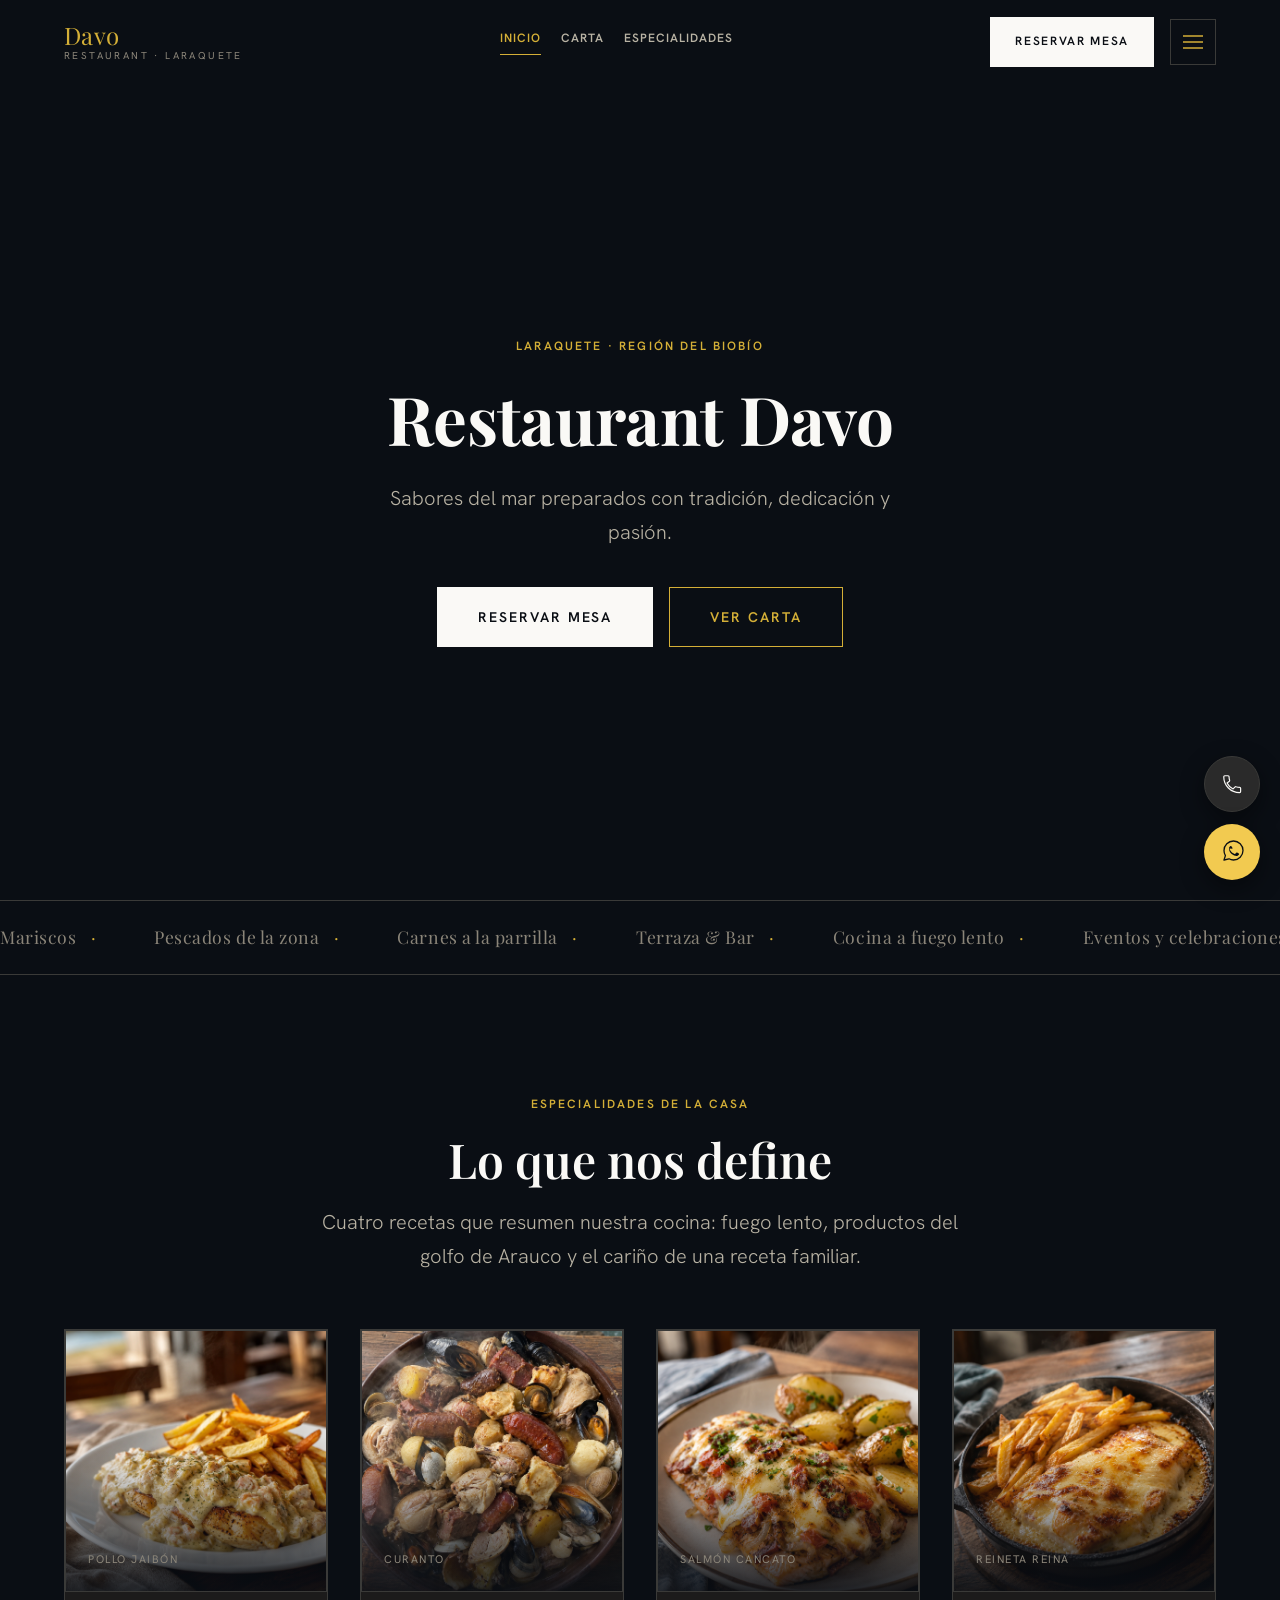
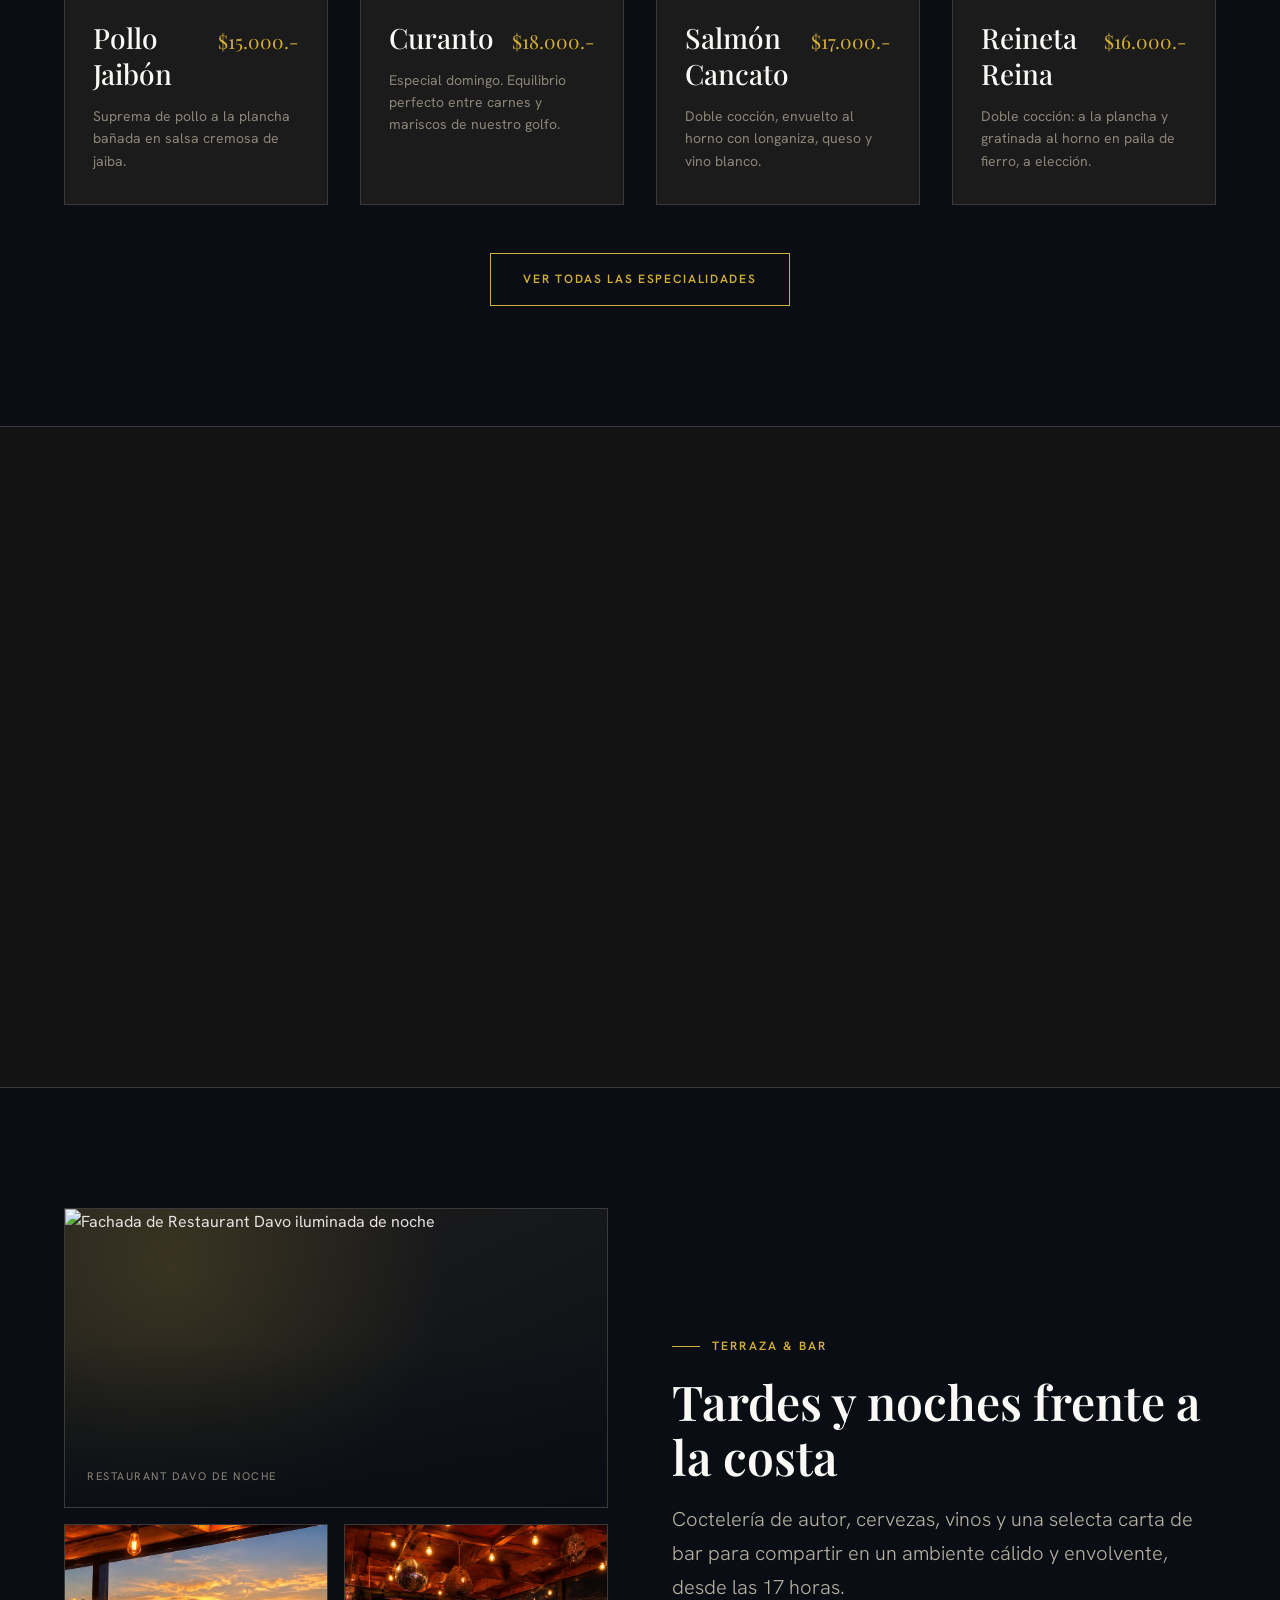
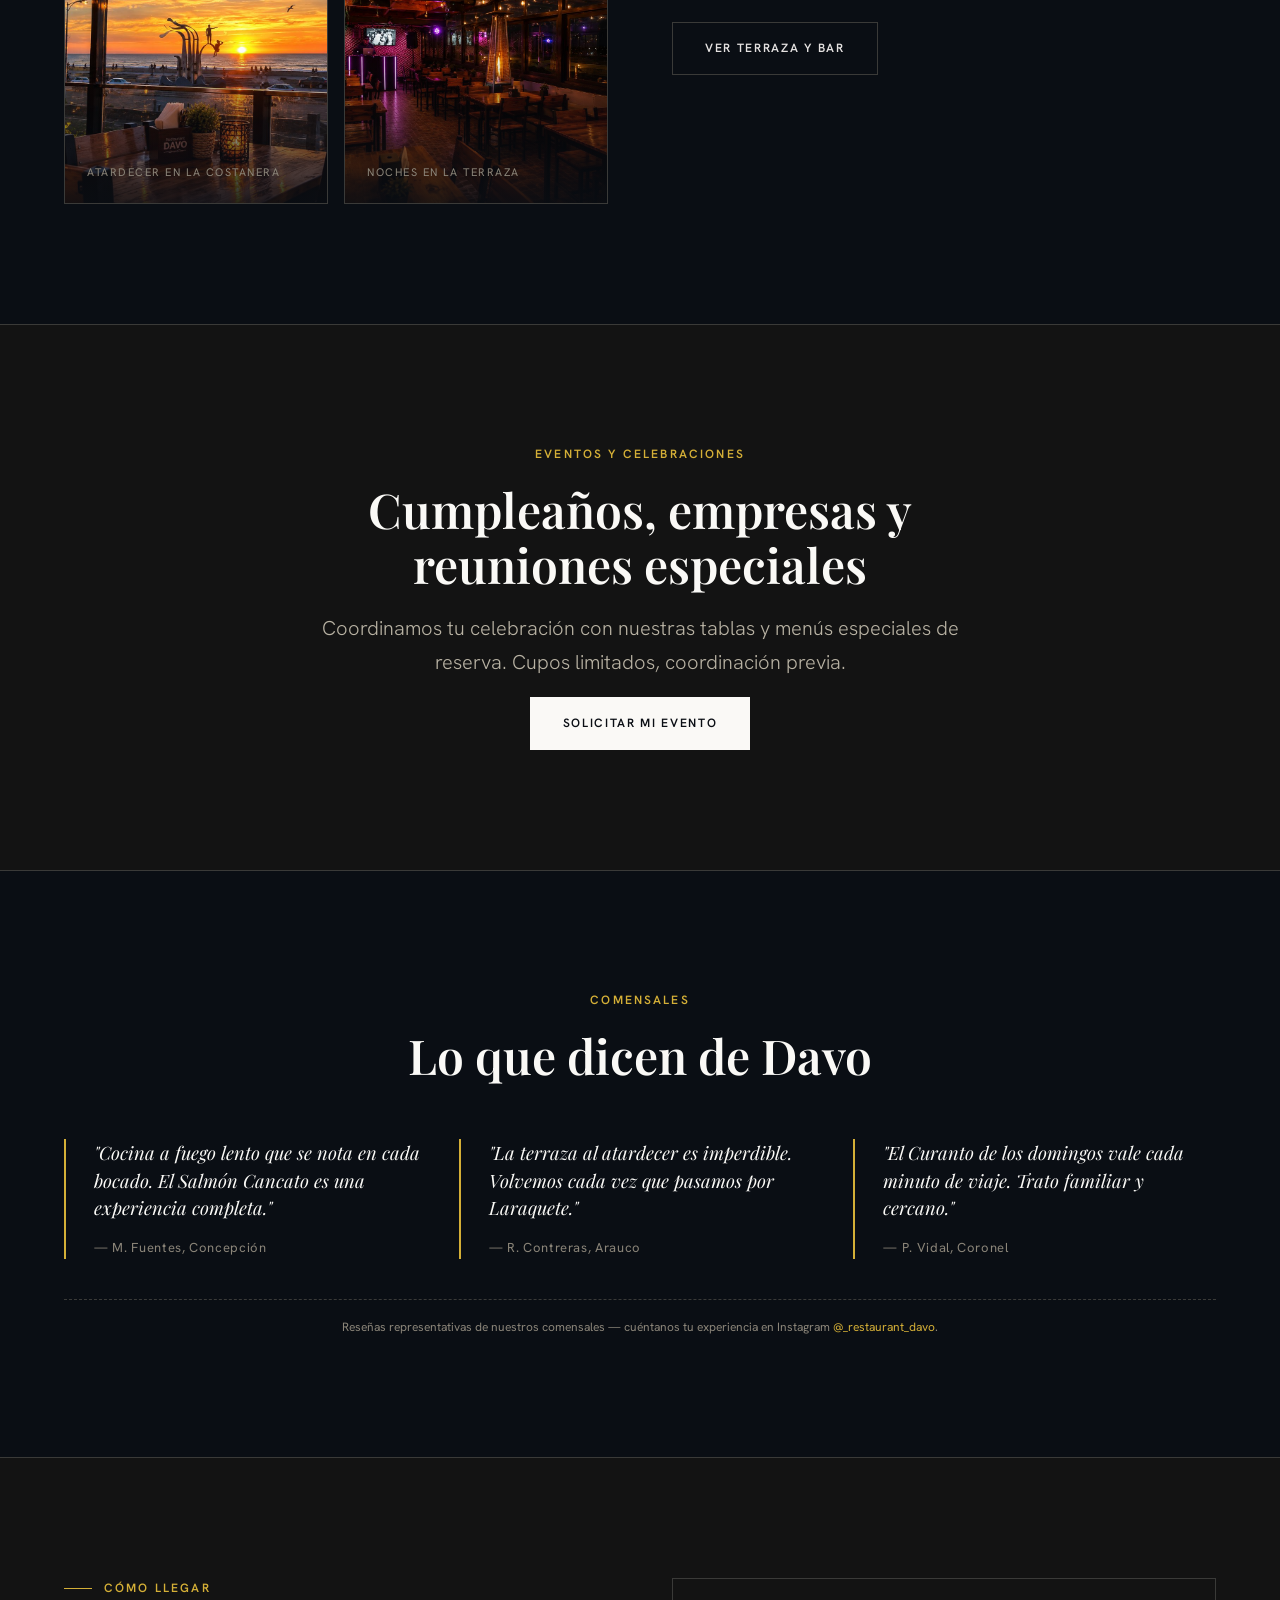
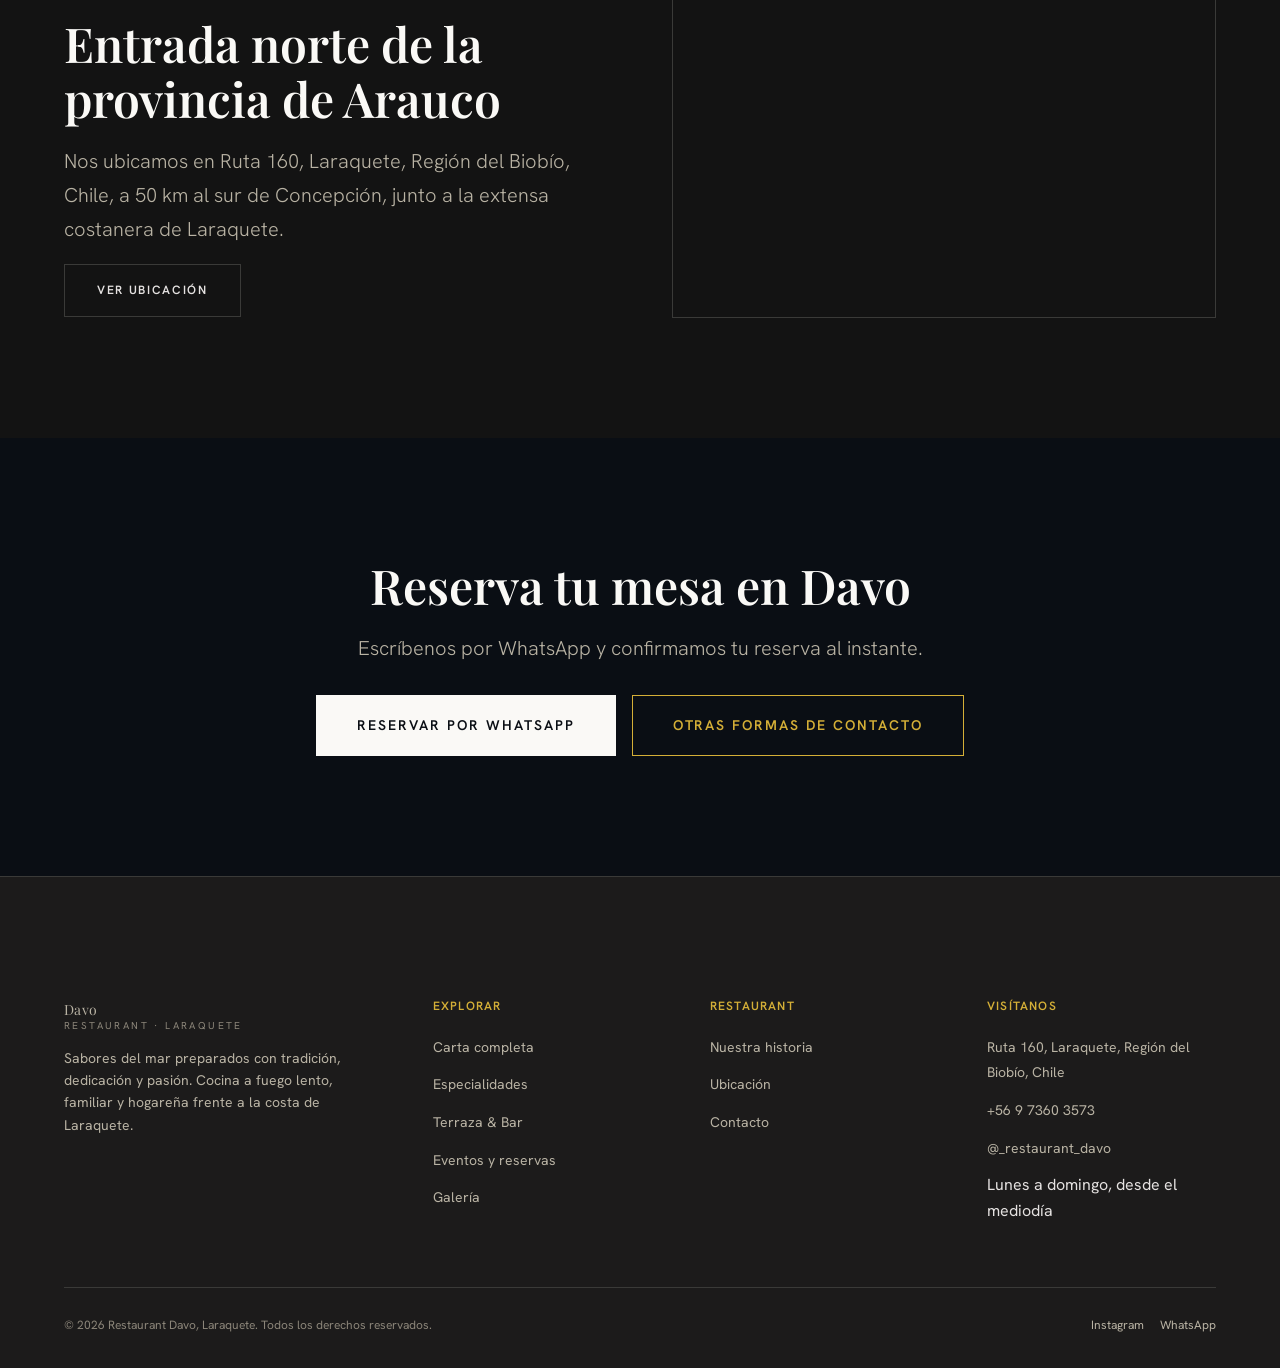
==== index.html @ a2d3df9c "Add files via upload" ====
<!DOCTYPE html>
<html lang="es">
<head>
<meta charset="UTF-8">
<meta name="viewport" content="width=device-width, initial-scale=1.0">
<title>Restaurant Davo | Mariscos y Cocina Premium en Laraquete</title>
<meta name="description" content="Restaurant Davo ofrece mariscos frescos, pescados, carnes, terraza, bar y una experiencia gastronómica única en Laraquete.">
<link rel="canonical" href="https://www.restaurantdavo.cl/">
<meta name="theme-color" content="#0A0E14">
<link rel="icon" type="image/svg+xml" href="favicon.svg">
<link rel="apple-touch-icon" href="favicon.svg">

<meta property="og:type" content="website">
<meta property="og:site_name" content="Restaurant Davo">
<meta property="og:title" content="Restaurant Davo | Mariscos y Cocina Premium en Laraquete">
<meta property="og:description" content="Restaurant Davo ofrece mariscos frescos, pescados, carnes, terraza, bar y una experiencia gastronómica única en Laraquete.">
<meta property="og:url" content="https://www.restaurantdavo.cl/">
<meta property="og:image" content="https://www.restaurantdavo.cl/assets/img/og-cover.png">
<meta property="og:locale" content="es_CL">

<meta name="twitter:card" content="summary_large_image">
<meta name="twitter:title" content="Restaurant Davo | Mariscos y Cocina Premium en Laraquete">
<meta name="twitter:description" content="Restaurant Davo ofrece mariscos frescos, pescados, carnes, terraza, bar y una experiencia gastronómica única en Laraquete.">
<meta name="twitter:image" content="https://www.restaurantdavo.cl/assets/img/og-cover.png">

<link rel="preconnect" href="https://fonts.googleapis.com">
<link rel="preconnect" href="https://fonts.gstatic.com" crossorigin>
<link href="https://fonts.googleapis.com/css2?family=Playfair+Display:wght@500;600;700&family=Hanken+Grotesk:wght@300;400;500;600;700&display=swap" rel="stylesheet">
<link rel="stylesheet" href="assets/css/style.css">
<link rel="preload" as="image" href="assets/img/restaurant-davo-fachada-noche.jpg" fetchpriority="high">
<script type="application/ld+json">
{
  "@context": "https://schema.org",
  "@type": "Restaurant",
  "name": "Restaurant Davo",
  "image": "https://www.restaurantdavo.cl/assets/img/og-cover.png",
  "servesCuisine": ["Mariscos", "Cocina chilena", "Pescados"],
  "priceRange": "$$",
  "telephone": "+56973603573",
  "address": {
    "@type": "PostalAddress",
    "streetAddress": "Ruta 160",
    "addressLocality": "Laraquete",
    "addressRegion": "Región del Biobío",
    "addressCountry": "CL"
  },
  "url": "https://www.restaurantdavo.cl/",
  "sameAs": ["https://www.instagram.com/_restaurant_davo/"],
  "openingHoursSpecification": {
    "@type": "OpeningHoursSpecification",
    "dayOfWeek": ["Monday","Tuesday","Wednesday","Thursday","Friday","Saturday","Sunday"],
    "opens": "12:00"
  }
}
</script>

</head>
<body>
<a class="skip-link" href="#main">Saltar al contenido</a>
<header class="site-header" id="siteHeader">
<div class="container nav-row">
<a href="./" class="brand">Davo<span>Restaurant · Laraquete</span></a>
<nav class="nav-links" aria-label="Navegación principal">
<a href="./" aria-current="page">Inicio</a>
<a href="carta/">Carta</a>
<a href="especialidades/">Especialidades</a>
</nav>
<div class="nav-actions">
<a class="btn btn-primary nav-cta" href="https://wa.me/56973603573?text=Hola%20Restaurant%20Davo%2C%20quisiera%20reservar%20una%20mesa" target="_blank" rel="noopener">Reservar mesa</a>
<button class="nav-toggle" aria-label="Abrir menú" aria-expanded="false" aria-controls="mobileMenu">
<svg width="20" height="14" viewBox="0 0 20 14" fill="none" xmlns="http://www.w3.org/2000/svg" aria-hidden="true"><path d="M0 1H20M0 7H20M0 13H20" stroke="currentColor" stroke-width="1.4"/></svg>
</button>
</div>
</div>
</header>
<div class="mobile-menu" id="mobileMenu">
<a href="./" aria-current="page">Inicio</a>
<a href="carta/">Carta</a>
<a href="especialidades/">Especialidades</a>
<a href="nosotros/">Nosotros</a>
<a href="terraza/">Terraza & Bar</a>
<a href="eventos/">Eventos</a>
<a href="galeria/">Galería</a>
<a href="ubicacion/">Ubicación</a>
<a href="contacto/">Contacto</a>
<a class="btn btn-primary" href="https://wa.me/56973603573?text=Hola%20Restaurant%20Davo%2C%20quisiera%20reservar%20una%20mesa" target="_blank" rel="noopener">Reservar mesa por WhatsApp</a>
<div class="mobile-menu__foot">
<span>+56 9 7360 3573</span>
<span>Ruta 160, Laraquete, Región del Biobío, Chile</span>
<span>Lunes a domingo, desde el mediodía</span>
</div>
</div>
<main id="main">
<section class="hero">
<div class="hero__content">
<span class="eyebrow center">Laraquete &middot; Región del Biobío</span>
<h1>Restaurant Davo</h1>
<p class="lede" style="max-width:560px;">Sabores del mar preparados con tradición, dedicación y pasión.</p>
<div class="hero__actions">
<a class="btn btn-primary btn-lg" href="https://wa.me/56973603573?text=Hola%20Restaurant%20Davo%2C%20quisiera%20reservar%20una%20mesa" target="_blank" rel="noopener">Reservar mesa</a>
<a class="btn btn-outline btn-lg" href="carta/">Ver carta</a>
</div>
</div>
</section>

<div class="strip" aria-hidden="true">
<div class="strip__track">
<span>Mariscos <em>&middot;</em></span><span>Pescados de la zona <em>&middot;</em></span><span>Carnes a la parrilla <em>&middot;</em></span><span>Terraza &amp; Bar <em>&middot;</em></span><span>Cocina a fuego lento <em>&middot;</em></span><span>Eventos y celebraciones <em>&middot;</em></span>
<span>Mariscos <em>&middot;</em></span><span>Pescados de la zona <em>&middot;</em></span><span>Carnes a la parrilla <em>&middot;</em></span><span>Terraza &amp; Bar <em>&middot;</em></span><span>Cocina a fuego lento <em>&middot;</em></span><span>Eventos y celebraciones <em>&middot;</em></span>
</div>
</div>

<section class="section">
<div class="container">
<div class="section-intro reveal">
<span class="eyebrow center">Especialidades de la casa</span>
<h2>Lo que nos define</h2>
<p class="lede">Cuatro recetas que resumen nuestra cocina: fuego lento, productos del golfo de Arauco y el cariño de una receta familiar.</p>
</div>
<div class="grid grid-4" style="margin-top:56px;">

<article class="specialty-card reveal">
<div class="plate plate--square plate--photo"><img src="assets/img/especialidad-pollo-jaibon.jpg" alt="Pollo Jaibón, suprema de pollo bañada en salsa cremosa de jaiba" loading="lazy"><span class="plate__label">Pollo Jaibón</span></div>
<div class="specialty-card__body">
<div class="specialty-card__top"><h3>Pollo Jaibón</h3><span class="specialty-card__price">$15.000.-</span></div>
<p style="color:var(--ink-faint);font-size:14px;">Suprema de pollo a la plancha bañada en salsa cremosa de jaiba.</p>
</div>
</article>

<article class="specialty-card reveal">
<div class="plate plate--square plate--photo"><img src="assets/img/especialidad-curanto.jpg" alt="Curanto, mezcla de mariscos y carnes al vapor" loading="lazy"><span class="plate__label">Curanto</span></div>
<div class="specialty-card__body">
<div class="specialty-card__top"><h3>Curanto</h3><span class="specialty-card__price">$18.000.-</span></div>
<p style="color:var(--ink-faint);font-size:14px;">Especial domingo. Equilibrio perfecto entre carnes y mariscos de nuestro golfo.</p>
</div>
</article>

<article class="specialty-card reveal">
<div class="plate plate--square plate--photo"><img src="assets/img/especialidad-salmon-cancato.jpg" alt="Salmón Cancato, filete de salmón gratinado con longaniza y queso" loading="lazy"><span class="plate__label">Salmón Cancato</span></div>
<div class="specialty-card__body">
<div class="specialty-card__top"><h3>Salmón Cancato</h3><span class="specialty-card__price">$17.000.-</span></div>
<p style="color:var(--ink-faint);font-size:14px;">Doble cocción, envuelto al horno con longaniza, queso y vino blanco.</p>
</div>
</article>

<article class="specialty-card reveal">
<div class="plate plate--square plate--photo"><img src="assets/img/especialidad-reineta-reina.jpg" alt="Reineta Reina, filete de reineta gratinado acompañado de papas fritas" loading="lazy"><span class="plate__label">Reineta Reina</span></div>
<div class="specialty-card__body">
<div class="specialty-card__top"><h3>Reineta Reina</h3><span class="specialty-card__price">$16.000.-</span></div>
<p style="color:var(--ink-faint);font-size:14px;">Doble cocción: a la plancha y gratinada al horno en paila de fierro, a elección.</p>
</div>
</article>

</div>
<div class="text-center" style="margin-top:48px;">
<a class="btn btn-outline" href="especialidades/">Ver todas las especialidades</a>
</div>
</div>
</section>

<section class="section section-alt section-line-top section-line-bottom">
<div class="container grid grid-2" style="align-items:center;gap:64px;">
<div class="plate plate--tall reveal"><span class="plate__motif" style="top:24px;left:24px;"><svg width="26" height="26" viewBox="0 0 26 26" fill="none" xmlns="http://www.w3.org/2000/svg" aria-hidden="true">
<path d="M5 21C5 10 12 5 21 5C21 14 16 21 5 21Z" stroke="#D4AF37" stroke-width="1.2"/>
<path d="M5 21C9 15 13 11 21 5" stroke="#D4AF37" stroke-width="1"/>
</svg></span><span class="plate__label">Cocina de Restaurant Davo</span></div>
<div class="section-intro left reveal">
<span class="eyebrow">Nuestra historia</span>
<h2>Cocina a fuego lento, hecha en familia</h2>
<p class="lede">Nuestra familia y equipo de trabajo preparan cada plato con dedicación, cuidado y amor. Los productos que utilizamos en su mayoría provienen del mar, dependiendo del clima, la estación del año y la disponibilidad de nuestras caletas y ferias locales.</p>
<a class="btn btn-ghost" href="nosotros/">Conoce nuestra historia</a>
</div>
</div>
</section>

<section class="section">
<div class="container grid grid-2" style="align-items:center;gap:64px;">
<div class="section-intro left reveal">
<span class="eyebrow">Terraza &amp; Bar</span>
<h2>Tardes y noches frente a la costa</h2>
<p class="lede">Coctelería de autor, cervezas, vinos y una selecta carta de bar para compartir en un ambiente cálido y envolvente, desde las 17 horas.</p>
<a class="btn btn-ghost" href="terraza/">Ver terraza y bar</a>
</div>
<div class="terrace-gallery reveal" style="order:-1;">
<div class="plate plate--photo"><img src="assets/img/restaurant-davo-fachada-noche.jpg" alt="Fachada de Restaurant Davo iluminada de noche" loading="lazy" width="1536" height="1024"><span class="plate__label">Restaurant Davo de noche</span></div>
<div class="plate plate--photo"><img src="assets/img/terraza-vista-costera.jpg" alt="Vista costera al atardecer desde la terraza de Restaurant Davo" loading="lazy" width="1400" height="787"><span class="plate__label">Atardecer en la costanera</span></div>
<div class="plate plate--photo"><img src="assets/img/terraza-ambiente-nocturno.jpg" alt="Ambiente nocturno en la terraza de Restaurant Davo, con luces cálidas y madera" loading="lazy" width="1400" height="933"><span class="plate__label">Noches en la terraza</span></div>
</div>
</div>
</section>

<section class="section section-alt section-line-top section-line-bottom">
<div class="container text-center">
<div class="section-intro reveal" style="margin:0 auto;">
<span class="eyebrow center">Eventos y celebraciones</span>
<h2>Cumpleaños, empresas y reuniones especiales</h2>
<p class="lede">Coordinamos tu celebración con nuestras tablas y menús especiales de reserva. Cupos limitados, coordinación previa.</p>
<a class="btn btn-primary" href="eventos/">Solicitar mi evento</a>
</div>
</div>
</section>

<section class="section">
<div class="container">
<div class="section-intro reveal">
<span class="eyebrow center">Comensales</span>
<h2>Lo que dicen de Davo</h2>
</div>
<div class="grid grid-3" style="margin-top:56px;">
<div class="testimonial reveal">
<p>"Cocina a fuego lento que se nota en cada bocado. El Salmón Cancato es una experiencia completa."</p>
<cite>&mdash; M. Fuentes, Concepción</cite>
</div>
<div class="testimonial reveal">
<p>"La terraza al atardecer es imperdible. Volvemos cada vez que pasamos por Laraquete."</p>
<cite>&mdash; R. Contreras, Arauco</cite>
</div>
<div class="testimonial reveal">
<p>"El Curanto de los domingos vale cada minuto de viaje. Trato familiar y cercano."</p>
<cite>&mdash; P. Vidal, Coronel</cite>
</div>
</div>
<p class="availability-note text-center" style="margin-top:40px;">Reseñas representativas de nuestros comensales — cuéntanos tu experiencia en Instagram <a href="https://www.instagram.com/_restaurant_davo/" target="_blank" rel="noopener" style="color:var(--gold);">@_restaurant_davo</a>.</p>
</div>
</section>

<section class="section section-alt section-line-top">
<div class="container grid grid-2" style="align-items:center;gap:64px;">
<div class="section-intro left reveal">
<span class="eyebrow">Cómo llegar</span>
<h2>Entrada norte de la provincia de Arauco</h2>
<p class="lede">Nos ubicamos en Ruta 160, Laraquete, Región del Biobío, Chile, a 50 km al sur de Concepción, junto a la extensa costanera de Laraquete.</p>
<a class="btn btn-ghost" href="ubicacion/">Ver ubicación</a>
</div>
<div class="map-frame reveal">
<iframe src="https://www.google.com/maps?q=Restaurant+Davo,+Ruta+160,+Laraquete,+Biob%C3%ADo,+Chile&output=embed" title="Mapa de ubicación de Restaurant Davo" loading="lazy" referrerpolicy="no-referrer-when-downgrade"></iframe>
</div>
</div>
</section>

<section class="section text-center">
<div class="container">
<div class="section-intro reveal" style="margin:0 auto;">
<h2>Reserva tu mesa en Davo</h2>
<p class="lede">Escríbenos por WhatsApp y confirmamos tu reserva al instante.</p>
<div class="hero__actions">
<a class="btn btn-primary btn-lg" href="https://wa.me/56973603573?text=Hola%20Restaurant%20Davo%2C%20quisiera%20reservar%20una%20mesa" target="_blank" rel="noopener">Reservar por WhatsApp</a>
<a class="btn btn-outline btn-lg" href="contacto/">Otras formas de contacto</a>
</div>
</div>
</div>
</section>

</main>
<footer class="site-footer">
<div class="container">
<div class="footer-grid">
<div class="footer-col">
<a href="./" class="brand" style="margin-bottom:16px;display:inline-flex;">Davo<span>Restaurant · Laraquete</span></a>
<p>Sabores del mar preparados con tradición, dedicación y pasión. Cocina a fuego lento, familiar y hogareña frente a la costa de Laraquete.</p>
</div>
<div class="footer-col">
<h4>Explorar</h4>
<ul>
<li><a href="carta/">Carta completa</a></li>
<li><a href="especialidades/">Especialidades</a></li>
<li><a href="terraza/">Terraza &amp; Bar</a></li>
<li><a href="eventos/">Eventos y reservas</a></li>
<li><a href="galeria/">Galería</a></li>
</ul>
</div>
<div class="footer-col">
<h4>Restaurant</h4>
<ul>
<li><a href="nosotros/">Nuestra historia</a></li>
<li><a href="ubicacion/">Ubicación</a></li>
<li><a href="contacto/">Contacto</a></li>
</ul>
</div>
<div class="footer-col">
<h4>Visítanos</h4>
<ul>
<li><a href="https://www.google.com/maps/dir/?api=1&destination=Restaurant+Davo%2C+Ruta+160%2C+Laraquete%2C+Biob%C3%ADo%2C+Chile" target="_blank" rel="noopener">Ruta 160, Laraquete, Región del Biobío, Chile</a></li>
<li><a href="tel:+56973603573">+56 9 7360 3573</a></li>
<li><a href="https://www.instagram.com/_restaurant_davo/" target="_blank" rel="noopener">@_restaurant_davo</a></li>
<li>Lunes a domingo, desde el mediodía</li>
</ul>
</div>
</div>
<div class="footer-bottom">
<span>© <span data-year>2026</span> Restaurant Davo, Laraquete. Todos los derechos reservados.</span>
<div class="footer-social">
<a href="https://www.instagram.com/_restaurant_davo/" target="_blank" rel="noopener" aria-label="Instagram de Restaurant Davo">Instagram</a>
<a href="https://wa.me/56973603573?text=Hola%20Restaurant%20Davo%2C%20quisiera%20reservar%20una%20mesa" target="_blank" rel="noopener" aria-label="WhatsApp de Restaurant Davo">WhatsApp</a>
</div>
</div>
</div>
</footer>
<div class="floating-actions">
<a class="fab" href="tel:+56973603573" aria-label="Llamar a Restaurant Davo">
<svg width="22" height="22" viewBox="0 0 24 24" fill="none" xmlns="http://www.w3.org/2000/svg" aria-hidden="true"><path d="M6.6 10.8C8 13.6 10.4 16 13.2 17.4L15.4 15.2C15.7 14.9 16.1 14.8 16.5 15C17.7 15.4 19 15.6 20.3 15.6C20.9 15.6 21.4 16.1 21.4 16.7V20.3C21.4 20.9 20.9 21.4 20.3 21.4C10.7 21.4 3 13.7 3 4.1C3 3.5 3.5 3 4.1 3H7.7C8.3 3 8.8 3.5 8.8 4.1C8.8 5.4 9 6.7 9.4 7.9C9.5 8.3 9.4 8.7 9.2 9L6.6 10.8Z" stroke="currentColor" stroke-width="1.3" stroke-linejoin="round"/></svg>
</a>
<a class="fab fab--primary" href="https://wa.me/56973603573?text=Hola%20Restaurant%20Davo%2C%20quisiera%20reservar%20una%20mesa" target="_blank" rel="noopener" aria-label="Reservar por WhatsApp">
<svg width="24" height="24" viewBox="0 0 24 24" fill="none" xmlns="http://www.w3.org/2000/svg" aria-hidden="true"><path d="M4 20L5.4 15.6C4.5 14.1 4 12.3 4 10.5C4 5.3 8.3 1 13.5 1C18.7 1 23 5.3 23 10.5C23 15.7 18.7 20 13.5 20C11.9 20 10.3 19.6 9 18.8L4 20Z" stroke="currentColor" stroke-width="1.3" stroke-linejoin="round"/><path d="M9.5 8.5C9.5 8.5 10 10.5 11.5 12C13 13.5 15 14 15 14L16.3 12.7C16.5 12.5 16.9 12.4 17.2 12.6L18.8 13.6C19.1 13.8 19.2 14.2 19 14.5C18.5 15.3 17.6 16 16.5 16C13.8 16 9 13.2 9 8.5C9 7.4 9.7 6.5 10.5 6C10.8 5.8 11.2 5.9 11.4 6.2L12.4 7.8C12.6 8.1 12.5 8.5 12.3 8.7L9.5 8.5Z" fill="currentColor"/></svg>
</a>
</div>
<script src="assets/js/main.js" defer></script>
</body>
</html>
---- assets/css/style.css ----
/* ==========================================================================
   RESTAURANT DAVO — Sistema de diseño "Coastal Noir"
   Laraquete, Región del Biobío, Chile
   ========================================================================== */

:root{
  /* --- Color --- */
  --navy:            #0A0E14;
  --charcoal:         #131313;
  --charcoal-2:        #1c1b1b;
  --charcoal-3:        #201f1f;
  --charcoal-4:        #2a2a2a;
  --slate:            #2C2C2E;
  --line:             #3a3a38;
  --gold:             #D4AF37;
  --gold-bright:       #f2ca50;
  --gold-pale:         #e9c349;
  --cream:            #FAF9F6;
  --ink:              #e5e2e1;
  --ink-dim:           #b9b3a4;
  --ink-faint:         #8b8579;

  /* --- Type --- */
  --font-display: 'Playfair Display', Georgia, serif;
  --font-body: 'Hanken Grotesk', -apple-system, BlinkMacSystemFont, 'Segoe UI', sans-serif;

  /* --- Layout --- */
  --container-max: 1280px;
  --gutter: 32px;
  --margin-mobile: 24px;
  --margin-desktop: 64px;
  --section-pad: clamp(64px, 10vw, 120px);

  /* --- Motion --- */
  --ease: cubic-bezier(.22,.61,.36,1);
  --dur: .5s;
}

/* ---------- Reset ---------- */
*, *::before, *::after{ box-sizing: border-box; }
html{ scroll-behavior: smooth; }
@media (prefers-reduced-motion: reduce){
  html{ scroll-behavior: auto; }
  *, *::before, *::after{
    animation-duration: 0.001ms !important;
    animation-iteration-count: 1 !important;
    transition-duration: 0.001ms !important;
    scroll-behavior: auto !important;
  }
}
body{
  margin:0;
  background: var(--navy);
  color: var(--ink);
  font-family: var(--font-body);
  font-size: 16px;
  line-height: 1.6;
  -webkit-font-smoothing: antialiased;
  overflow-x: hidden;
}
img{ max-width:100%; display:block; }
a{ color: inherit; text-decoration: none; }
ul{ margin:0; padding:0; list-style:none; }
h1,h2,h3,h4,p,figure{ margin:0; }
button{ font-family: inherit; cursor:pointer; }
input, textarea, select{ font-family: inherit; font-size: 1rem; }
svg{ display:block; }

::selection{ background: var(--gold); color: var(--navy); }

:focus-visible{
  outline: 2px solid var(--gold-bright);
  outline-offset: 3px;
}

/* ---------- Skip link ---------- */
.skip-link{
  position:absolute; left:-9999px; top:0; z-index:200;
  background: var(--gold-bright); color:var(--navy);
  padding: 12px 20px; font-weight:600;
}
.skip-link:focus{ left: 16px; top: 16px; }

/* ---------- Typography ---------- */
.eyebrow{
  font-family: var(--font-body);
  font-size: 12px;
  font-weight: 600;
  letter-spacing: 0.18em;
  text-transform: uppercase;
  color: var(--gold);
  display:inline-flex; align-items:center; gap:12px;
}
.eyebrow::before{
  content:"";
  width: 28px; height:1px; background: var(--gold);
  display:inline-block;
}
.eyebrow.center{ justify-content:center; }
.eyebrow.center::before{ display:none; }

h1, .h1{
  font-family: var(--font-display);
  font-weight: 700;
  font-size: clamp(2.4rem, 6vw, 4.2rem);
  line-height: 1.08;
  letter-spacing: -0.01em;
  color: var(--cream);
}
h2, .h2{
  font-family: var(--font-display);
  font-weight: 600;
  font-size: clamp(1.9rem, 4.2vw, 3rem);
  line-height: 1.15;
  color: var(--cream);
}
h3, .h3{
  font-family: var(--font-display);
  font-weight: 500;
  font-size: clamp(1.35rem, 2.6vw, 1.75rem);
  line-height: 1.3;
  color: var(--cream);
}
h4, .h4{
  font-family: var(--font-display);
  font-weight: 500;
  font-size: 1.15rem;
  letter-spacing: 0.03em;
  color: var(--cream);
}
.lede{
  font-size: clamp(1.05rem, 1.6vw, 1.25rem);
  font-weight: 300;
  color: var(--ink-dim);
  line-height: 1.7;
}
.section-intro{
  max-width: 680px;
  margin: 0 auto;
  text-align:center;
  display:flex; flex-direction:column; gap:18px; align-items:center;
}
.section-intro.left{ text-align:left; align-items:flex-start; margin:0; }

/* ---------- Layout ---------- */
.container{
  max-width: var(--container-max);
  margin: 0 auto;
  padding-left: var(--margin-mobile);
  padding-right: var(--margin-mobile);
}
@media (min-width: 900px){
  .container{ padding-left: var(--margin-desktop); padding-right: var(--margin-desktop); }
}
.section{ padding: var(--section-pad) 0; position:relative; }
.section-tight{ padding: clamp(48px,6vw,72px) 0; }
.section-alt{ background: var(--charcoal); }
.section-line-top{ border-top: 1px solid var(--line); }
.section-line-bottom{ border-bottom: 1px solid var(--line); }

.divider{
  width: 100%;
  display:flex; align-items:center; justify-content:center; gap:16px;
  margin: 48px 0;
}
.divider::before, .divider::after{
  content:""; height:1px; background: var(--line); flex:1;
}
.divider__mark{ color: var(--gold); flex-shrink:0; }

.grid{ display:grid; gap: var(--gutter); }
.grid-2{ grid-template-columns: 1fr; }
.grid-3{ grid-template-columns: 1fr; }
.grid-4{ grid-template-columns: 1fr; }
@media (min-width: 700px){
  .grid-2{ grid-template-columns: 1fr 1fr; }
  .grid-4{ grid-template-columns: 1fr 1fr; }
}
@media (min-width: 900px){
  .grid-3{ grid-template-columns: repeat(3,1fr); }
  .grid-4{ grid-template-columns: repeat(4,1fr); }
}

/* ---------- Buttons ---------- */
.btn{
  display:inline-flex; align-items:center; justify-content:center; gap:10px;
  padding: 16px 32px;
  font-family: var(--font-body);
  font-size: 12px;
  font-weight: 600;
  letter-spacing: 0.14em;
  text-transform: uppercase;
  border: 1px solid transparent;
  border-radius: 0;
  white-space: nowrap;
  transition: background var(--dur) var(--ease), color var(--dur) var(--ease), border-color var(--dur) var(--ease), transform var(--dur) var(--ease);
}
.btn-primary{ background: var(--cream); color: var(--navy); }
.btn-primary:hover{ background: var(--gold); color: var(--navy); transform: translateY(-2px); }
.btn-outline{ background: transparent; color: var(--gold); border-color: var(--gold); }
.btn-outline:hover{ background: rgba(212,175,55,0.12); transform: translateY(-2px); }
.btn-ghost{ background: transparent; color: var(--ink); border-color: var(--line); }
.btn-ghost:hover{ border-color: var(--gold); color: var(--gold); }
.btn-lg{ padding: 18px 40px; font-size: 14px; }
.btn-block{ width:100%; }
.btn[disabled]{ opacity:.5; cursor:not-allowed; }

/* ---------- Header / Nav ---------- */
.site-header{
  position: fixed; top:0; left:0; right:0; z-index: 100;
  background: transparent;
  transition: background var(--dur) var(--ease), border-color var(--dur) var(--ease), backdrop-filter var(--dur) var(--ease);
  border-bottom: 1px solid transparent;
}
.site-header.is-scrolled,
.site-header.is-solid{
  background: rgba(10,14,20,0.92);
  backdrop-filter: blur(10px);
  border-bottom-color: var(--line);
}
.nav-row{
  display:flex; align-items:center; justify-content:space-between;
  height: 84px;
  gap: 32px;
}
.brand{
  font-family: var(--font-display);
  font-size: 1.5rem;
  color: var(--gold);
  letter-spacing: 0.02em;
  display:flex; flex-direction:column; line-height:1;
  flex-shrink: 0;
}
.brand span{
  font-family: var(--font-body);
  font-size: 10px;
  letter-spacing: 0.24em;
  color: var(--ink-faint);
  text-transform: uppercase;
  margin-top:4px;
}
.nav-links{
  display:none;
  align-items:center;
  gap: 20px;
  flex-wrap: wrap;
  justify-content: center;
}
.nav-links a{
  font-size: 12px;
  font-weight: 600;
  letter-spacing: 0.08em;
  text-transform: uppercase;
  color: var(--ink-dim);
  padding-bottom: 6px;
  border-bottom: 1px solid transparent;
  transition: color var(--dur) var(--ease), border-color var(--dur) var(--ease);
}
.nav-links a:hover{ color: var(--gold-bright); }
.nav-links a[aria-current="page"]{ color: var(--gold); border-color: var(--gold); }
.nav-actions{ display:flex; align-items:center; gap:16px; flex-shrink:0; }
.nav-cta{ display:none; }
.nav-toggle{
  background:none; border:1px solid var(--line); color: var(--gold);
  width: 46px; height:46px;
  display:flex; align-items:center; justify-content:center;
}
@media (min-width: 860px){
  .nav-links{ display:flex; }
  .nav-cta{
    display:inline-flex;
    padding: 14px 24px;
  }
}

/* Mobile menu panel */
.mobile-menu{
  position: fixed; inset:0; z-index: 99;
  background: var(--navy);
  display:flex; flex-direction:column;
  padding: 110px var(--margin-mobile) 40px;
  gap: 8px;
  transform: translateY(-8px);
  opacity: 0;
  pointer-events: none;
  overflow-y: auto;
  -webkit-overflow-scrolling: touch;
  overscroll-behavior: contain;
  transition: opacity var(--dur) var(--ease), transform var(--dur) var(--ease);
}
.mobile-menu.is-open{ opacity:1; transform:translateY(0); pointer-events:auto; }
.mobile-menu a{
  font-family: var(--font-display);
  font-size: 1.65rem;
  color: var(--ink);
  padding: 14px 0;
  border-bottom: 1px solid var(--line);
  flex-shrink: 0;
}
.mobile-menu a[aria-current="page"]{ color: var(--gold); }
.mobile-menu .btn{ margin-top: 24px; flex-shrink:0; }
.mobile-menu__foot{
  margin-top:24px; display:flex; flex-direction:column; gap:6px;
  color: var(--ink-faint); font-size: 12px;
  flex-shrink:0;
}
body.menu-open{ overflow:hidden; }

/* Desktop: el panel se comporta como dropdown anclado al header, no full-screen */
@media (min-width: 860px){
  .mobile-menu{
    inset: auto;
    top: 84px;
    right: var(--margin-desktop);
    left: auto;
    width: min(380px, calc(100vw - 2 * var(--margin-desktop)));
    max-height: calc(100vh - 104px);
    padding: 24px 28px;
    gap: 2px;
    background: rgba(19,19,19,0.98);
    backdrop-filter: blur(10px);
    border: 1px solid var(--line);
    box-shadow: 0 24px 60px rgba(0,0,0,.5);
  }
  .mobile-menu a{ font-size: 1.05rem; padding: 12px 2px; }
  .mobile-menu .btn{ margin-top: 16px; }
  .mobile-menu__foot{ margin-top: 20px; }
}

/* ---------- Hero ---------- */
.hero{
  position: relative;
  min-height: 100svh;
  display:flex; align-items:center; justify-content:center;
  overflow:hidden;
  background: url("../img/hero-restaurante-dia.jpg") center/cover no-repeat;
  padding-top: 84px;
}
.hero::before{
  content:"";
  position:absolute; inset:0;
  background: linear-gradient(180deg, rgba(10,14,20,.55) 0%, rgba(10,14,20,.7) 55%, rgba(10,14,20,.92) 100%);
  z-index:1;
}
.hero__motif{ display:none; }
.hero__content{
  position:relative; z-index:2;
  text-align:center;
  max-width: 760px;
  margin: 0 auto;
  padding: 0 var(--margin-mobile);
  display:flex; flex-direction:column; align-items:center; gap: 26px;
}
.hero__actions{ display:flex; flex-wrap:wrap; gap:16px; justify-content:center; margin-top:12px; }
.hero-sm{ min-height: 62vh; }
.hero-sm .hero__content{ gap:18px; }

.scroll-cue{
  position:absolute; bottom: 32px; left:50%; transform:translateX(-50%);
  display:flex; flex-direction:column; align-items:center; gap:8px;
  color: var(--ink-faint); font-size:11px; letter-spacing:.2em; text-transform:uppercase;
  z-index:2;
}
.scroll-cue__line{ width:1px; height:36px; background: linear-gradient(var(--gold), transparent); animation: scrollpulse 2.2s ease infinite; }
@keyframes scrollpulse{ 0%,100%{ opacity:.3 } 50%{ opacity:1 } }

/* ---------- Photo placeholder plates (no external photography available) ---------- */
.plate{
  position: relative;
  overflow: hidden;
  background:
    radial-gradient(circle at 20% 20%, rgba(212,175,55,0.16), transparent 55%),
    linear-gradient(155deg, var(--charcoal-3) 0%, var(--navy) 100%);
  border: 1px solid var(--line);
  display:flex; align-items:flex-end;
  min-height: 260px;
}
.plate::before{
  content:"";
  position:absolute; inset:0;
  background-image: repeating-linear-gradient(115deg, rgba(255,255,255,0.025) 0 1px, transparent 1px 26px);
}
.plate__motif{ position:absolute; opacity:.5; }
.plate__label{
  position:relative; z-index:1; padding: 22px;
  font-family: var(--font-body); font-size:11px; letter-spacing:.14em; text-transform:uppercase;
  color: var(--ink-faint);
}
.plate--tall{ min-height: 420px; }
.terrace-gallery{ display:grid; grid-template-columns: 1fr; gap:16px; }
.terrace-gallery .plate{ min-height: 200px; }
@media (min-width:1000px){
  .terrace-gallery{ grid-template-columns: 1fr 1fr; }
  .terrace-gallery .plate{ min-height: 280px; }
  .terrace-gallery .plate:first-child{ grid-column: 1 / -1; min-height: 300px; }
}
.plate--square{ aspect-ratio: 1/1; min-height: 0; }
.plate--wide{ aspect-ratio: 16/10; min-height:0; }

.plate--photo::before{ content:none; }
.plate--photo img{
  position:absolute; inset:0; width:100%; height:100%;
  object-fit: cover; z-index:0;
}
.plate--photo::after{
  content:"";
  position:absolute; inset:0; z-index:1;
  background: linear-gradient(180deg, rgba(10,14,20,0) 45%, rgba(10,14,20,.88) 100%);
}
.plate--photo .plate__label{ position:relative; z-index:2; }

/* ---------- Cards ---------- */
.card{
  background: var(--charcoal-3);
  border: 1px solid var(--line);
  padding: 40px 32px;
  transition: border-color var(--dur) var(--ease), transform var(--dur) var(--ease);
}
.card:hover{ border-color: var(--gold); }

.specialty-card{
  border: 1px solid var(--line);
  background: var(--charcoal-2);
  display:flex; flex-direction:column;
  transition: border-color var(--dur) var(--ease);
}
.specialty-card:hover{ border-color: var(--gold); }
.specialty-card__body{ padding: 28px 28px 32px; display:flex; flex-direction:column; gap:12px; flex:1; }
.specialty-card__top{ display:flex; justify-content:space-between; align-items:baseline; gap:16px; }
.specialty-card__price{ font-family: var(--font-display); color: var(--gold); font-size:1.2rem; white-space:nowrap; }

.value-card{ text-align:center; display:flex; flex-direction:column; align-items:center; gap:16px; padding: 12px; }
.value-card__icon{ color: var(--gold); }

/* ---------- Menu (Carta) ---------- */
.menu-nav{
  position: sticky; top: 84px; z-index: 40;
  background: rgba(10,14,20,0.96);
  backdrop-filter: blur(8px);
  border-bottom: 1px solid var(--line);
  overflow-x: auto;
  scrollbar-width: thin;
}
.menu-nav__row{
  display:flex; gap: 8px; padding: 14px var(--margin-mobile);
  max-width: var(--container-max); margin:0 auto;
}
@media (min-width:900px){ .menu-nav__row{ padding: 14px var(--margin-desktop); } }
.menu-nav__row a{
  flex-shrink:0;
  font-size: 12px; letter-spacing:.1em; text-transform:uppercase; font-weight:600;
  color: var(--ink-dim);
  padding: 10px 18px;
  border: 1px solid var(--line);
}
.menu-nav__row a.is-active, .menu-nav__row a:hover{ color: var(--navy); background: var(--gold); border-color:var(--gold); }

.menu-category{ padding: 72px 0 24px; scroll-margin-top: 150px; }
.menu-category__head{ margin-bottom: 40px; display:flex; flex-direction:column; gap:14px; }
.menu-category__note{ color: var(--ink-faint); font-size: 14px; max-width: 640px; }

.menu-list{ display:flex; flex-direction:column; }
.menu-item{
  display:flex; justify-content:space-between; gap: 24px;
  padding: 22px 0;
  border-bottom: 1px solid var(--line);
}
.menu-item__name{ font-family: var(--font-display); font-size: 1.05rem; color: var(--cream); }
.menu-item__desc{ color: var(--ink-faint); font-size: 14px; margin-top:6px; max-width: 620px; }
.menu-item__tag{
  display:inline-block; margin-left:10px;
  font-size:10px; letter-spacing:.1em; text-transform:uppercase;
  color: var(--gold); border:1px solid var(--gold); padding:2px 8px; vertical-align:middle;
}
.menu-item__price{
  font-family: var(--font-display); color: var(--gold); font-size:1.05rem; white-space:nowrap; flex-shrink:0;
  align-self:flex-start;
}
.menu-item__price small{ display:block; color:var(--ink-faint); font-family:var(--font-body); font-size:11px; text-align:right; margin-top:2px; }

.menu-subgroup{ margin-bottom: 36px; }
.menu-subgroup__title{
  font-size: 12px; letter-spacing:.16em; text-transform:uppercase; color: var(--gold);
  margin-bottom: 4px; padding-bottom:10px; border-bottom: 1px solid var(--outline-variant, #4d4635);
}

.price-table{ width:100%; border-collapse: collapse; font-size: 14px; }
.price-table th, .price-table td{ padding: 12px 14px; border-bottom: 1px solid var(--line); text-align:left; }
.price-table th{ color: var(--gold); font-weight:600; text-transform:uppercase; font-size:11px; letter-spacing:.08em; }
.price-table td.num, .price-table th.num{ text-align:right; font-family: var(--font-display); }
.price-table tr td:first-child{ color: var(--cream); }
.table-scroll{ overflow-x:auto; border:1px solid var(--line); }
.table-scroll .price-table{ min-width: 560px; }

/* ---------- Sizes chips ---------- */
.size-row{ display:flex; gap:8px; flex-wrap:wrap; }
.size-chip{
  border:1px solid var(--line); padding:6px 12px; font-size:12px; color:var(--ink-dim);
  display:flex; justify-content:space-between; gap:10px; min-width:150px;
}
.size-chip b{ color:var(--gold); font-weight:600; }

/* ---------- Testimonials ---------- */
.testimonial{
  border-left: 2px solid var(--gold);
  padding-left: 28px;
  display:flex; flex-direction:column; gap:16px;
}
.testimonial p{ font-family: var(--font-display); font-style: italic; font-size:1.15rem; color: var(--cream); line-height:1.5; }
.testimonial cite{ font-style:normal; color: var(--ink-faint); font-size:13px; letter-spacing:.05em; }

/* ---------- Timeline (Nosotros) ---------- */
.timeline{ display:flex; flex-direction:column; }
.timeline__item{ display:grid; grid-template-columns: 90px 1fr; gap: 24px; padding: 28px 0; border-bottom:1px solid var(--line); }
.timeline__year{ font-family:var(--font-display); color:var(--gold); font-size:1.1rem; }

/* ---------- Forms ---------- */
.field{ display:flex; flex-direction:column; gap:8px; margin-bottom: 24px; }
.field label{ font-size:12px; letter-spacing:.08em; text-transform:uppercase; color: var(--ink-dim); }
.field input, .field select, .field textarea{
  background: transparent;
  border: none;
  border-bottom: 1px solid var(--line);
  color: var(--cream);
  padding: 12px 2px;
  transition: border-color var(--dur) var(--ease);
}
.field input:focus, .field select:focus, .field textarea:focus{ border-color: var(--gold); outline:none; }
.field textarea{ resize: vertical; min-height:110px; }
.field select{ appearance:none; -webkit-appearance:none; background-image: url("data:image/svg+xml,%3Csvg xmlns='http://www.w3.org/2000/svg' width='14' height='9'%3E%3Cpath d='M1 1l6 6 6-6' stroke='%23D4AF37' stroke-width='1.5' fill='none'/%3E%3C/svg%3E"); background-repeat:no-repeat; background-position: right 4px center; }
.field-row{ display:grid; grid-template-columns: 1fr; gap: 0 24px; }
@media (min-width:640px){ .field-row{ grid-template-columns: 1fr 1fr; } }
.field-hint{ font-size:12px; color: var(--ink-faint); }
.form-note{
  border:1px solid var(--line); padding:18px 20px; font-size:13px; color:var(--ink-dim);
  display:flex; gap:12px; align-items:flex-start;
}
.form-status{ font-size:14px; padding-top:8px; min-height: 1.4em; }
.form-status.is-success{ color: var(--gold-bright); }
.form-status.is-error{ color:#ffb4ab; }

/* ---------- Contact blocks ---------- */
.contact-tile{
  border:1px solid var(--line); padding: 32px; display:flex; flex-direction:column; gap:14px;
  transition: border-color var(--dur) var(--ease);
}
.contact-tile:hover{ border-color: var(--gold); }
.contact-tile__icon{ color: var(--gold); }

/* ---------- Gallery ---------- */
.masonry{
  columns: 1; column-gap: var(--gutter);
}
@media (min-width:640px){ .masonry{ columns:2; } }
@media (min-width:1020px){ .masonry{ columns:3; } }
.masonry__item{ break-inside: avoid; margin-bottom: var(--gutter); }

/* ---------- Footer ---------- */
.site-footer{ background: var(--charcoal-2); border-top: 1px solid var(--line); padding: var(--section-pad) 0 32px; }
.footer-grid{ display:grid; gap: 48px; grid-template-columns: 1fr; margin-bottom: 64px; }
@media (min-width:900px){ .footer-grid{ grid-template-columns: 1.4fr 1fr 1fr 1fr; } }
.footer-col h4{ color: var(--gold); font-size: 12px; letter-spacing: .1em; text-transform:uppercase; font-family:var(--font-body); font-weight:600; margin-bottom: 18px; }
.footer-col ul{ display:flex; flex-direction:column; gap:12px; }
.footer-col a, .footer-col p{ color: var(--ink-dim); font-size: 14px; }
.footer-col a:hover{ color: var(--gold); }
.footer-bottom{
  border-top: 1px solid var(--line); padding-top: 28px;
  display:flex; flex-direction:column; gap:12px;
  font-size: 12px; color: var(--ink-faint);
}
@media (min-width:700px){ .footer-bottom{ flex-direction:row; justify-content:space-between; } }
.footer-social{ display:flex; gap:16px; }
.footer-social a{ color: var(--ink-dim); }
.footer-social a:hover{ color: var(--gold); }

/* ---------- Floating actions ---------- */
.floating-actions{ position: fixed; right: 20px; bottom: 20px; z-index: 90; display:flex; flex-direction:column; gap:12px; align-items:flex-end; }
.fab{
  width: 56px; height:56px; border-radius:50%;
  display:flex; align-items:center; justify-content:center;
  border: 1px solid var(--line);
  background: var(--charcoal-4); color: var(--cream);
  box-shadow: 0 8px 24px rgba(0,0,0,.45);
  transition: transform var(--dur) var(--ease), background var(--dur) var(--ease);
}
.fab:hover{ transform: scale(1.08); }
.fab--primary{ background: var(--gold-bright); color: var(--navy); border-color: transparent; }

/* ---------- Reveal on scroll ---------- */
.reveal{ opacity:0; transform: translateY(24px); transition: opacity .8s var(--ease), transform .8s var(--ease); }
.reveal.is-visible{ opacity:1; transform:none; }
@media (prefers-reduced-motion: reduce){
  .reveal{ opacity:1; transform:none; transition:none; }
}

/* ---------- Utility ---------- */
.sr-only{
  position:absolute; width:1px; height:1px; padding:0; margin:-1px; overflow:hidden;
  clip:rect(0,0,0,0); white-space:nowrap; border:0;
}
.mt-0{ margin-top:0 !important; }
.text-center{ text-align:center; }
.stack{ display:flex; flex-direction:column; gap:16px; }
.center-col{ display:flex; flex-direction:column; align-items:center; }
.badge{
  display:inline-flex; align-items:center; gap:8px;
  border:1px solid var(--gold); color:var(--gold);
  padding: 6px 14px; font-size:11px; letter-spacing:.12em; text-transform:uppercase;
}
.availability-note{
  font-size: 12px; color: var(--ink-faint); border-top:1px dashed var(--line); padding-top:18px; margin-top:28px;
}
.crumbs{ padding-top: 108px; padding-bottom: 8px; font-size:12px; color: var(--ink-faint); letter-spacing:.04em; }
.crumbs a:hover{ color: var(--gold); }
.crumbs span{ margin: 0 8px; color: var(--line); }

.page-hero{
  padding: 150px 0 64px;
  text-align:center;
  position:relative;
  overflow:hidden;
}
.page-hero .container{ position:relative; z-index:1; }

/* ---------- Map block ---------- */
.map-frame{ border:1px solid var(--line); overflow:hidden; aspect-ratio: 16/10; }
.map-frame iframe{ width:100%; height:100%; border:0; filter: grayscale(0.4) invert(0.92) contrast(0.9); }

/* ---------- Marquee strip ---------- */
.strip{
  border-top:1px solid var(--line); border-bottom:1px solid var(--line);
  padding: 22px 0; overflow:hidden; white-space:nowrap;
}
.strip__track{ display:inline-flex; gap:48px; animation: marquee 32s linear infinite; }
.strip:hover .strip__track{ animation-play-state: paused; }
.strip__track span{ font-family: var(--font-display); font-size:1.1rem; color: var(--ink-faint); letter-spacing:.03em; }
.strip__track span em{ color:var(--gold); font-style:normal; margin:0 10px; }
@keyframes marquee{ from{ transform:translateX(0);} to{ transform:translateX(-50%);} }
@media (prefers-reduced-motion: reduce){ .strip__track{ animation:none; } }
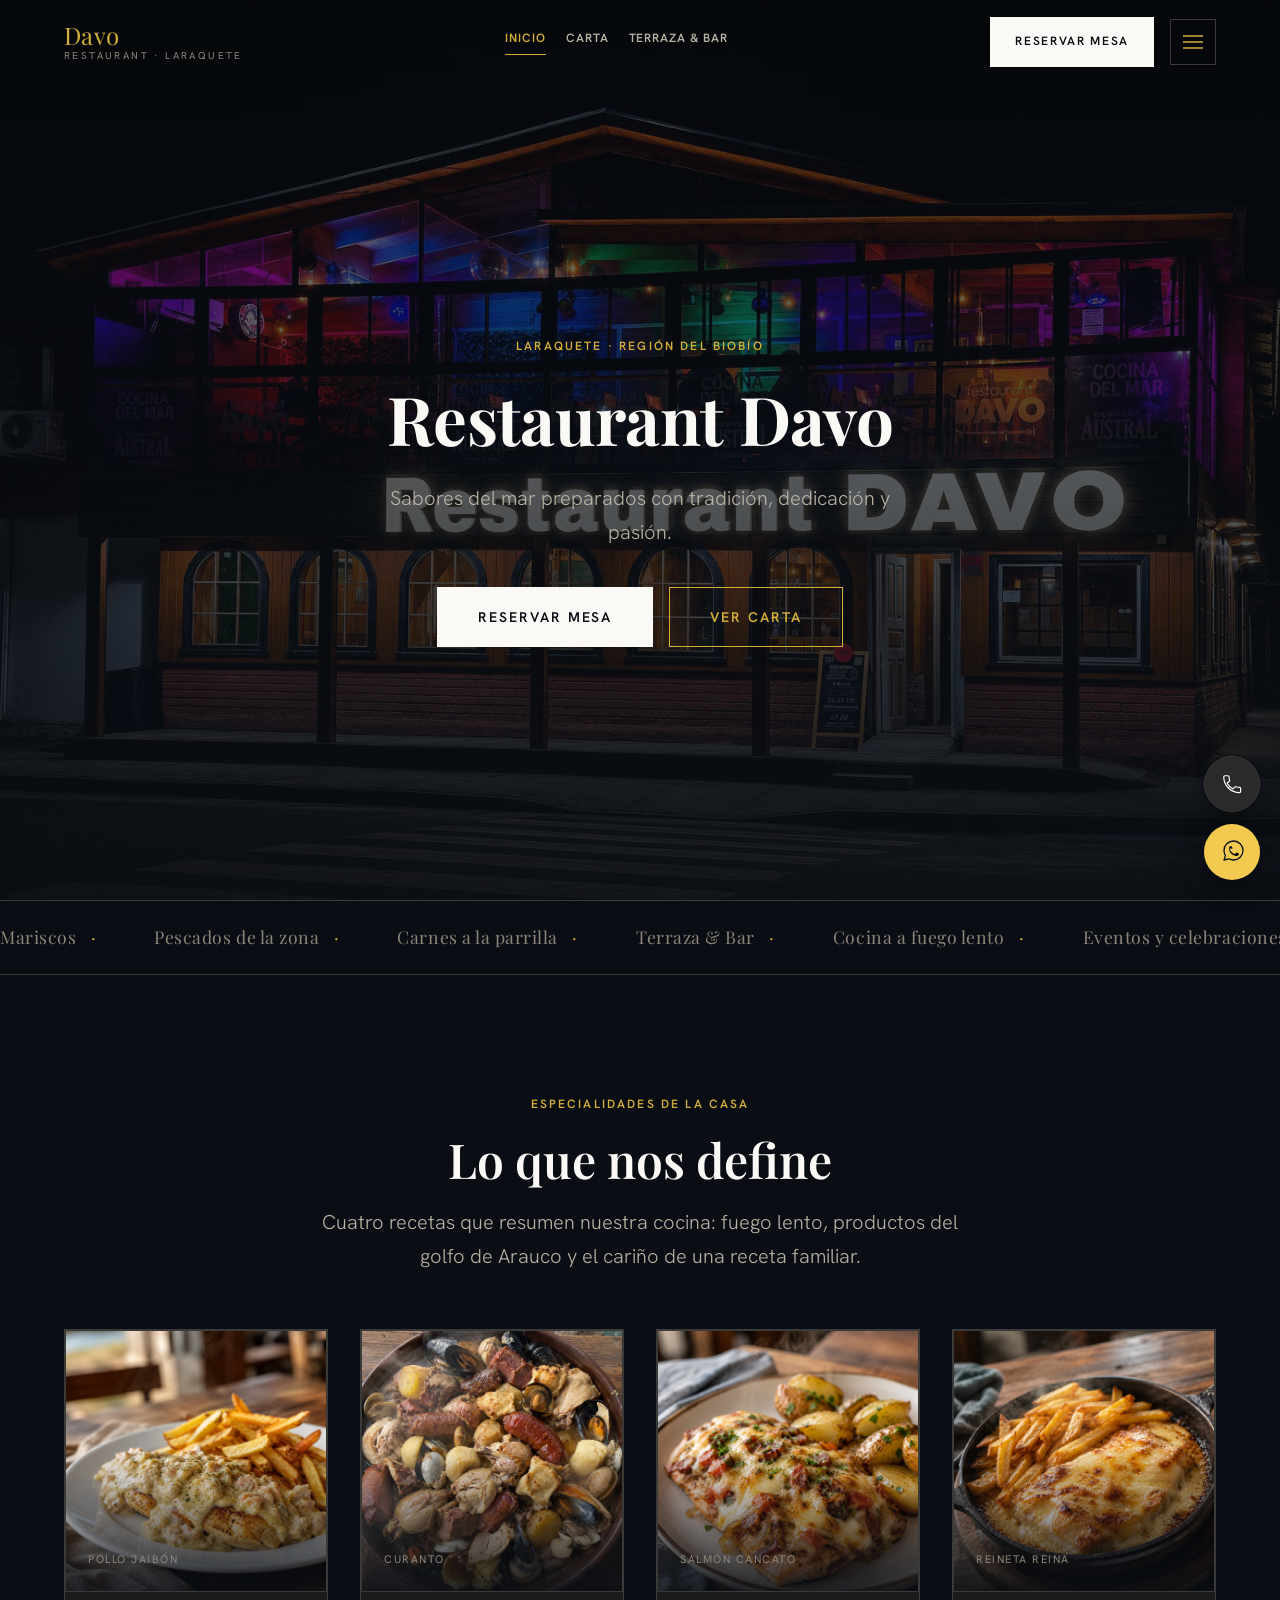
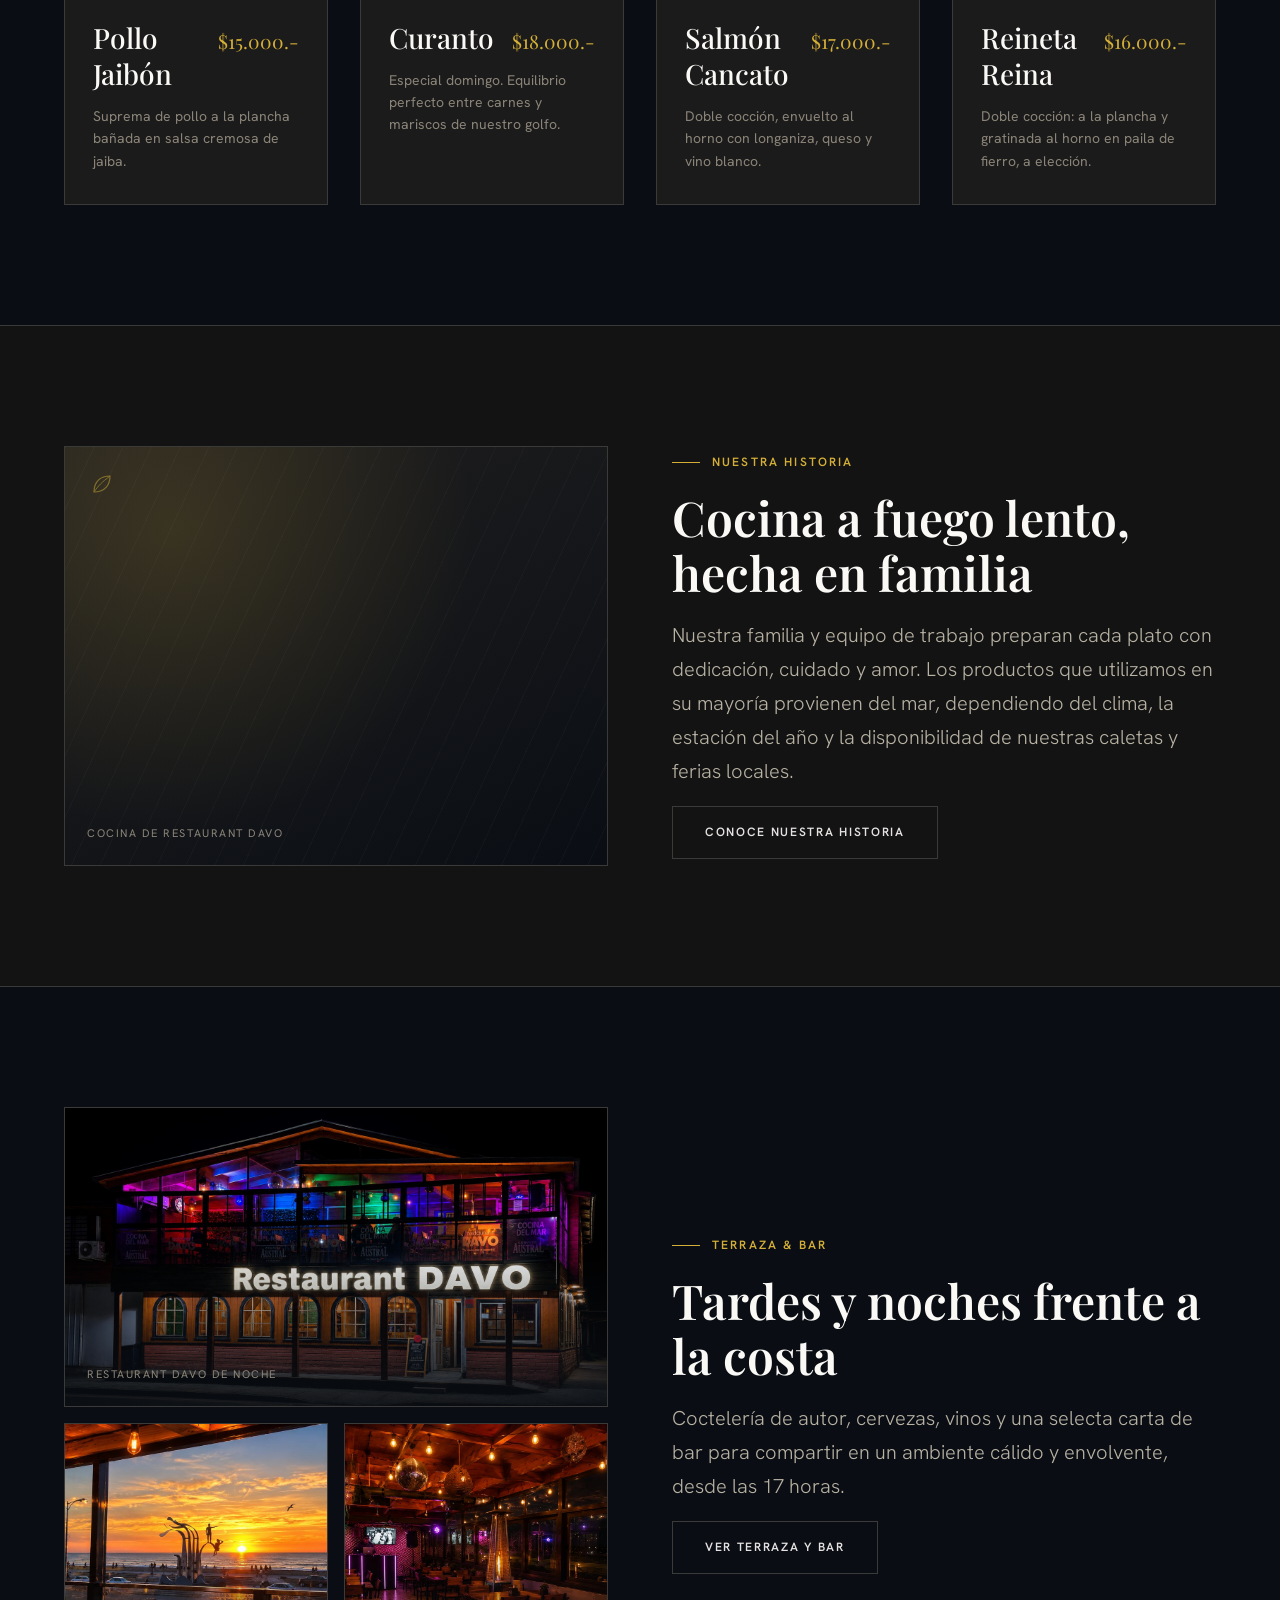
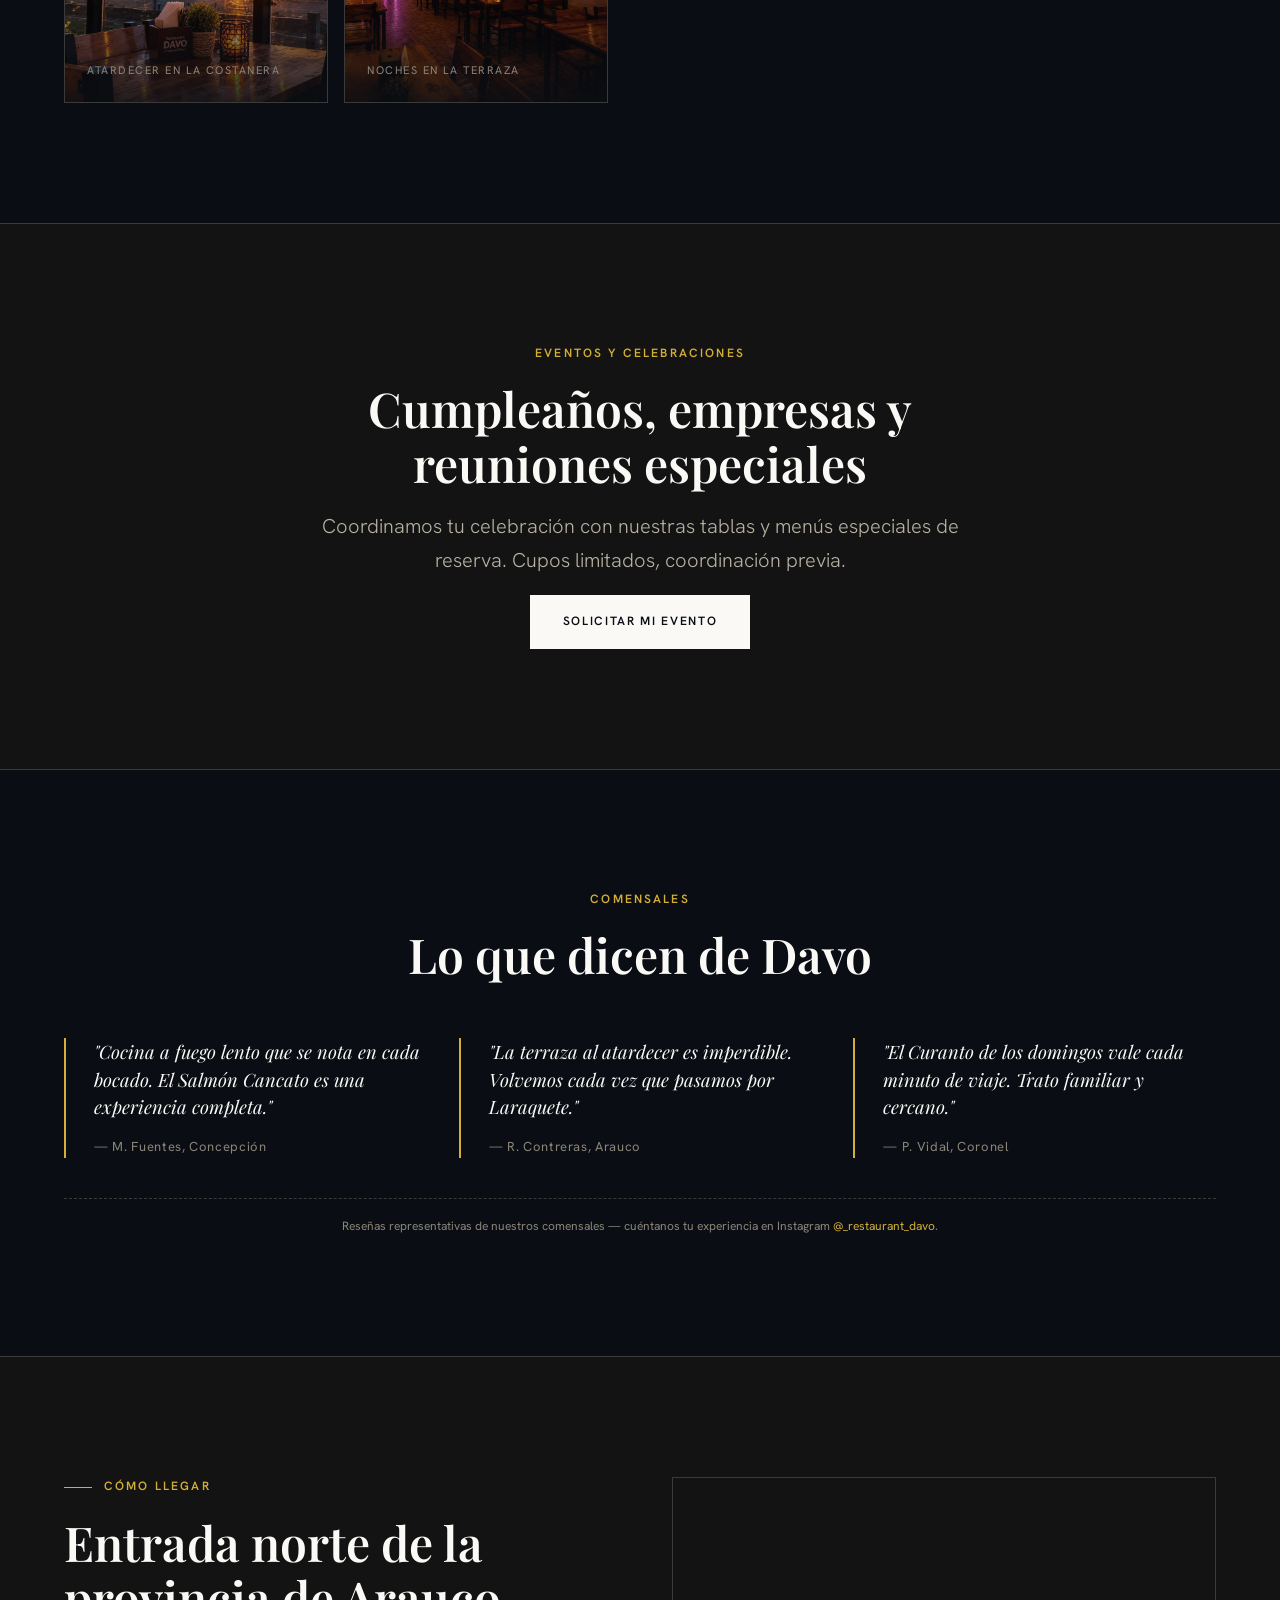
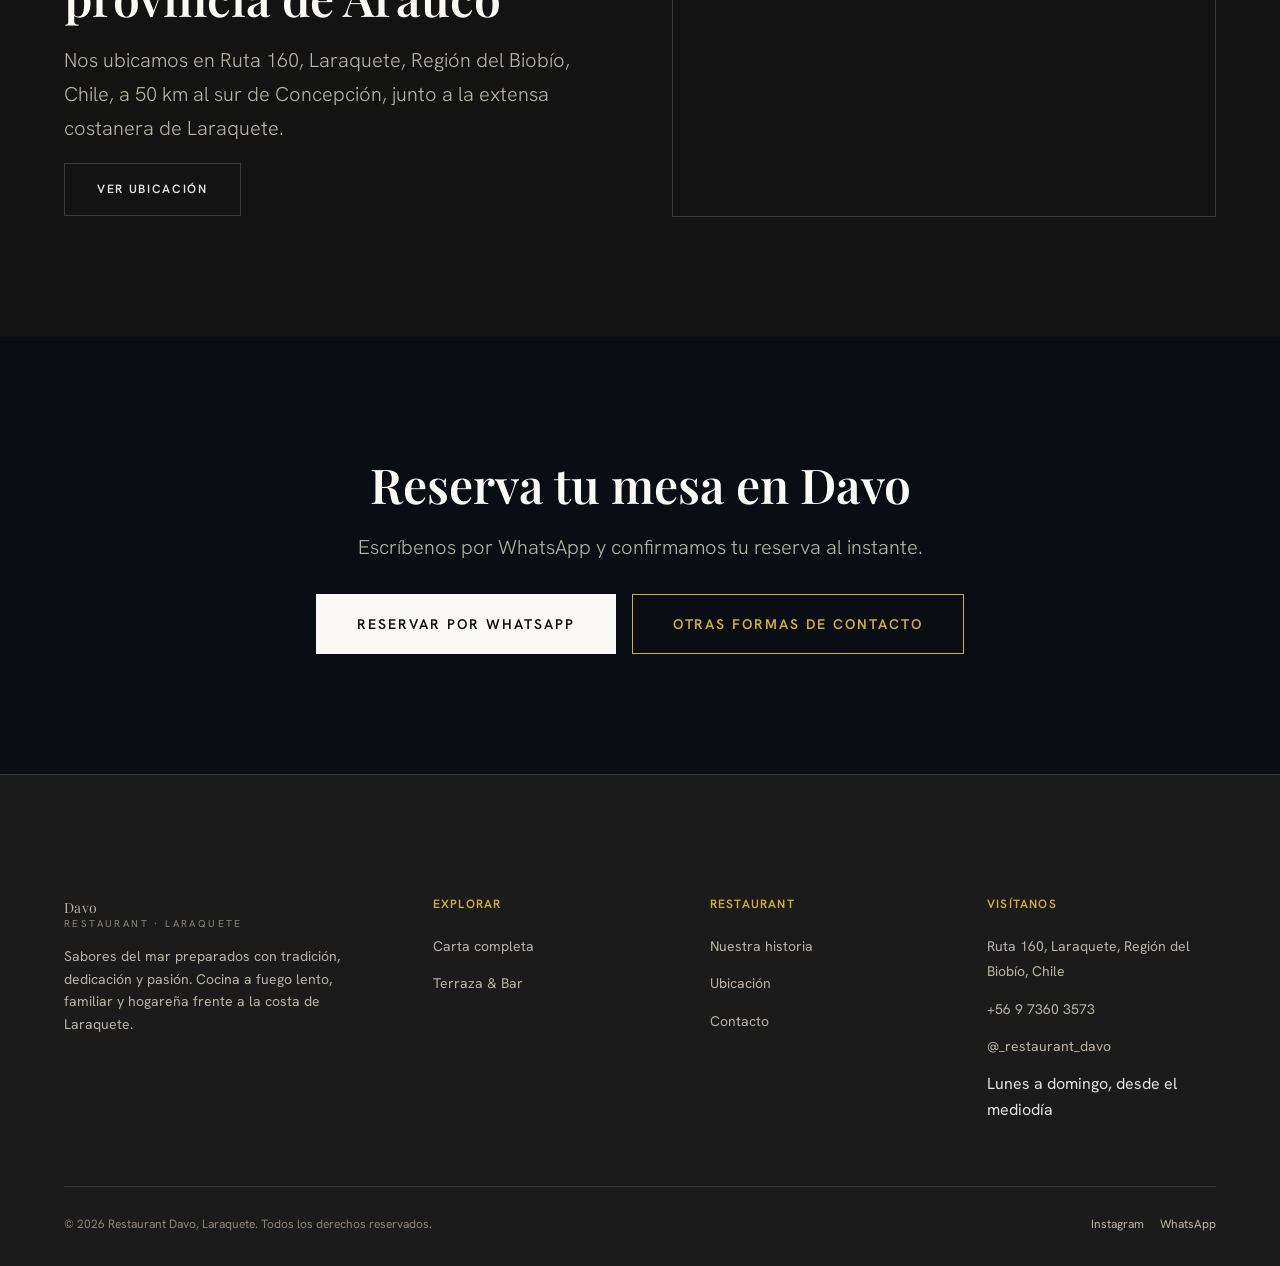
==== commit 09814e28: "Add files via upload" ====
--- a/index.html
+++ b/index.html
@@ -63,7 +63,7 @@
 <nav class="nav-links" aria-label="Navegación principal">
 <a href="./" aria-current="page">Inicio</a>
 <a href="carta/">Carta</a>
-<a href="especialidades/">Especialidades</a>
+<a href="terraza/">Terraza &amp; Bar</a>
 </nav>
 <div class="nav-actions">
 <a class="btn btn-primary nav-cta" href="https://wa.me/56973603573?text=Hola%20Restaurant%20Davo%2C%20quisiera%20reservar%20una%20mesa" target="_blank" rel="noopener">Reservar mesa</a>
@@ -76,11 +76,8 @@
 <div class="mobile-menu" id="mobileMenu">
 <a href="./" aria-current="page">Inicio</a>
 <a href="carta/">Carta</a>
-<a href="especialidades/">Especialidades</a>
 <a href="nosotros/">Nosotros</a>
 <a href="terraza/">Terraza & Bar</a>
-<a href="eventos/">Eventos</a>
-<a href="galeria/">Galería</a>
 <a href="ubicacion/">Ubicación</a>
 <a href="contacto/">Contacto</a>
 <a class="btn btn-primary" href="https://wa.me/56973603573?text=Hola%20Restaurant%20Davo%2C%20quisiera%20reservar%20una%20mesa" target="_blank" rel="noopener">Reservar mesa por WhatsApp</a>
@@ -151,9 +148,6 @@
 </div>
 </article>
 
-</div>
-<div class="text-center" style="margin-top:48px;">
-<a class="btn btn-outline" href="especialidades/">Ver todas las especialidades</a>
 </div>
 </div>
 </section>
@@ -195,7 +189,7 @@
 <span class="eyebrow center">Eventos y celebraciones</span>
 <h2>Cumpleaños, empresas y reuniones especiales</h2>
 <p class="lede">Coordinamos tu celebración con nuestras tablas y menús especiales de reserva. Cupos limitados, coordinación previa.</p>
-<a class="btn btn-primary" href="eventos/">Solicitar mi evento</a>
+<a class="btn btn-primary" href="https://wa.me/56973603573?text=Hola%20Restaurant%20Davo%2C%20quisiera%20consultar%20por%20un%20evento%20o%20celebraci%C3%B3n" target="_blank" rel="noopener">Solicitar mi evento</a>
 </div>
 </div>
 </section>
@@ -263,10 +257,7 @@
 <h4>Explorar</h4>
 <ul>
 <li><a href="carta/">Carta completa</a></li>
-<li><a href="especialidades/">Especialidades</a></li>
 <li><a href="terraza/">Terraza &amp; Bar</a></li>
-<li><a href="eventos/">Eventos y reservas</a></li>
-<li><a href="galeria/">Galería</a></li>
 </ul>
 </div>
 <div class="footer-col">
--- a/assets/css/style.css
+++ b/assets/css/style.css
@@ -299,6 +299,17 @@
 }
 .mobile-menu a[aria-current="page"]{ color: var(--gold); }
 .mobile-menu .btn{ margin-top: 24px; flex-shrink:0; }
+.mobile-menu a.btn{
+  font-size: 12px;
+  font-weight: 600;
+  letter-spacing: 0.14em;
+  text-transform: uppercase;
+  font-family: var(--font-body);
+  padding: 16px 32px;
+  border: 1px solid transparent;
+  text-align: center;
+  justify-content: center;
+}
 .mobile-menu__foot{
   margin-top:24px; display:flex; flex-direction:column; gap:6px;
   color: var(--ink-faint); font-size: 12px;
@@ -333,7 +344,7 @@
   min-height: 100svh;
   display:flex; align-items:center; justify-content:center;
   overflow:hidden;
-  background: url("../img/hero-restaurante-dia.jpg") center/cover no-repeat;
+  background: url("../img/restaurant-davo-fachada-noche.jpg") center/cover no-repeat;
   padding-top: 84px;
 }
 .hero::before{
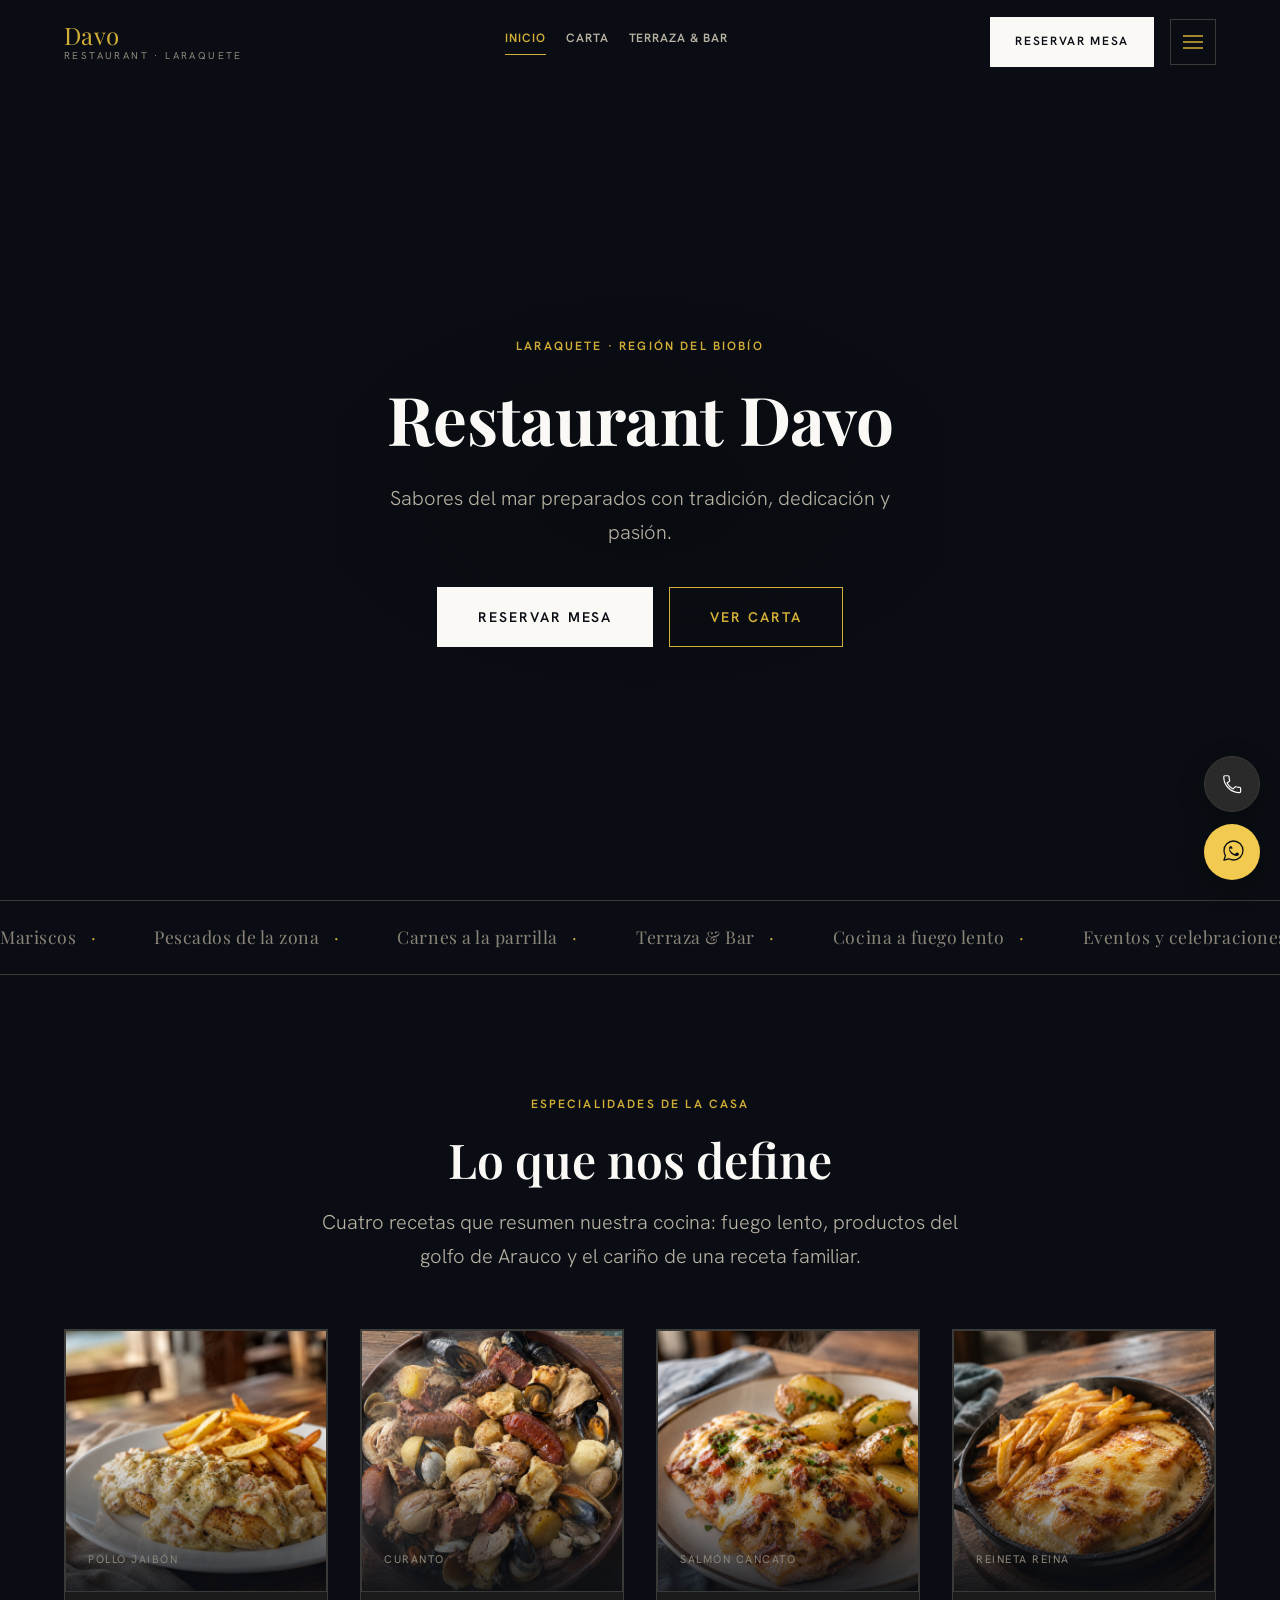
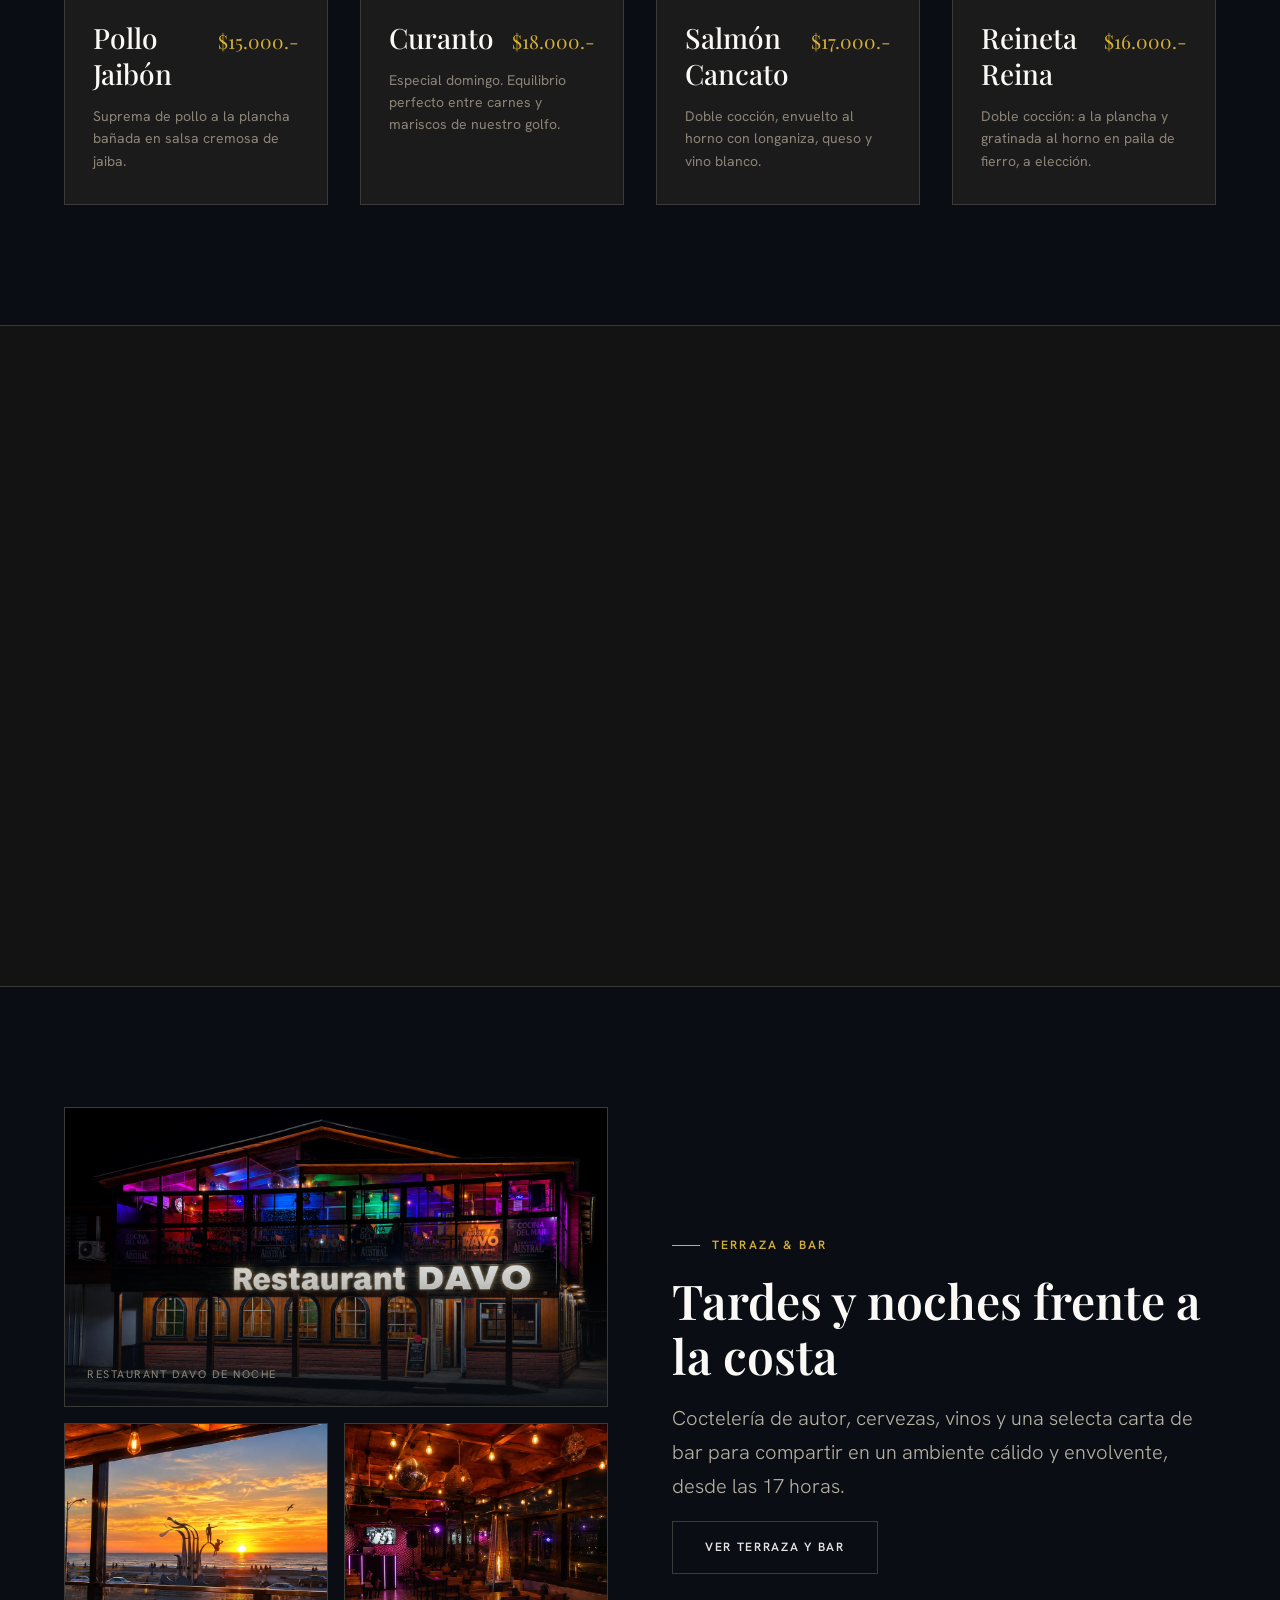
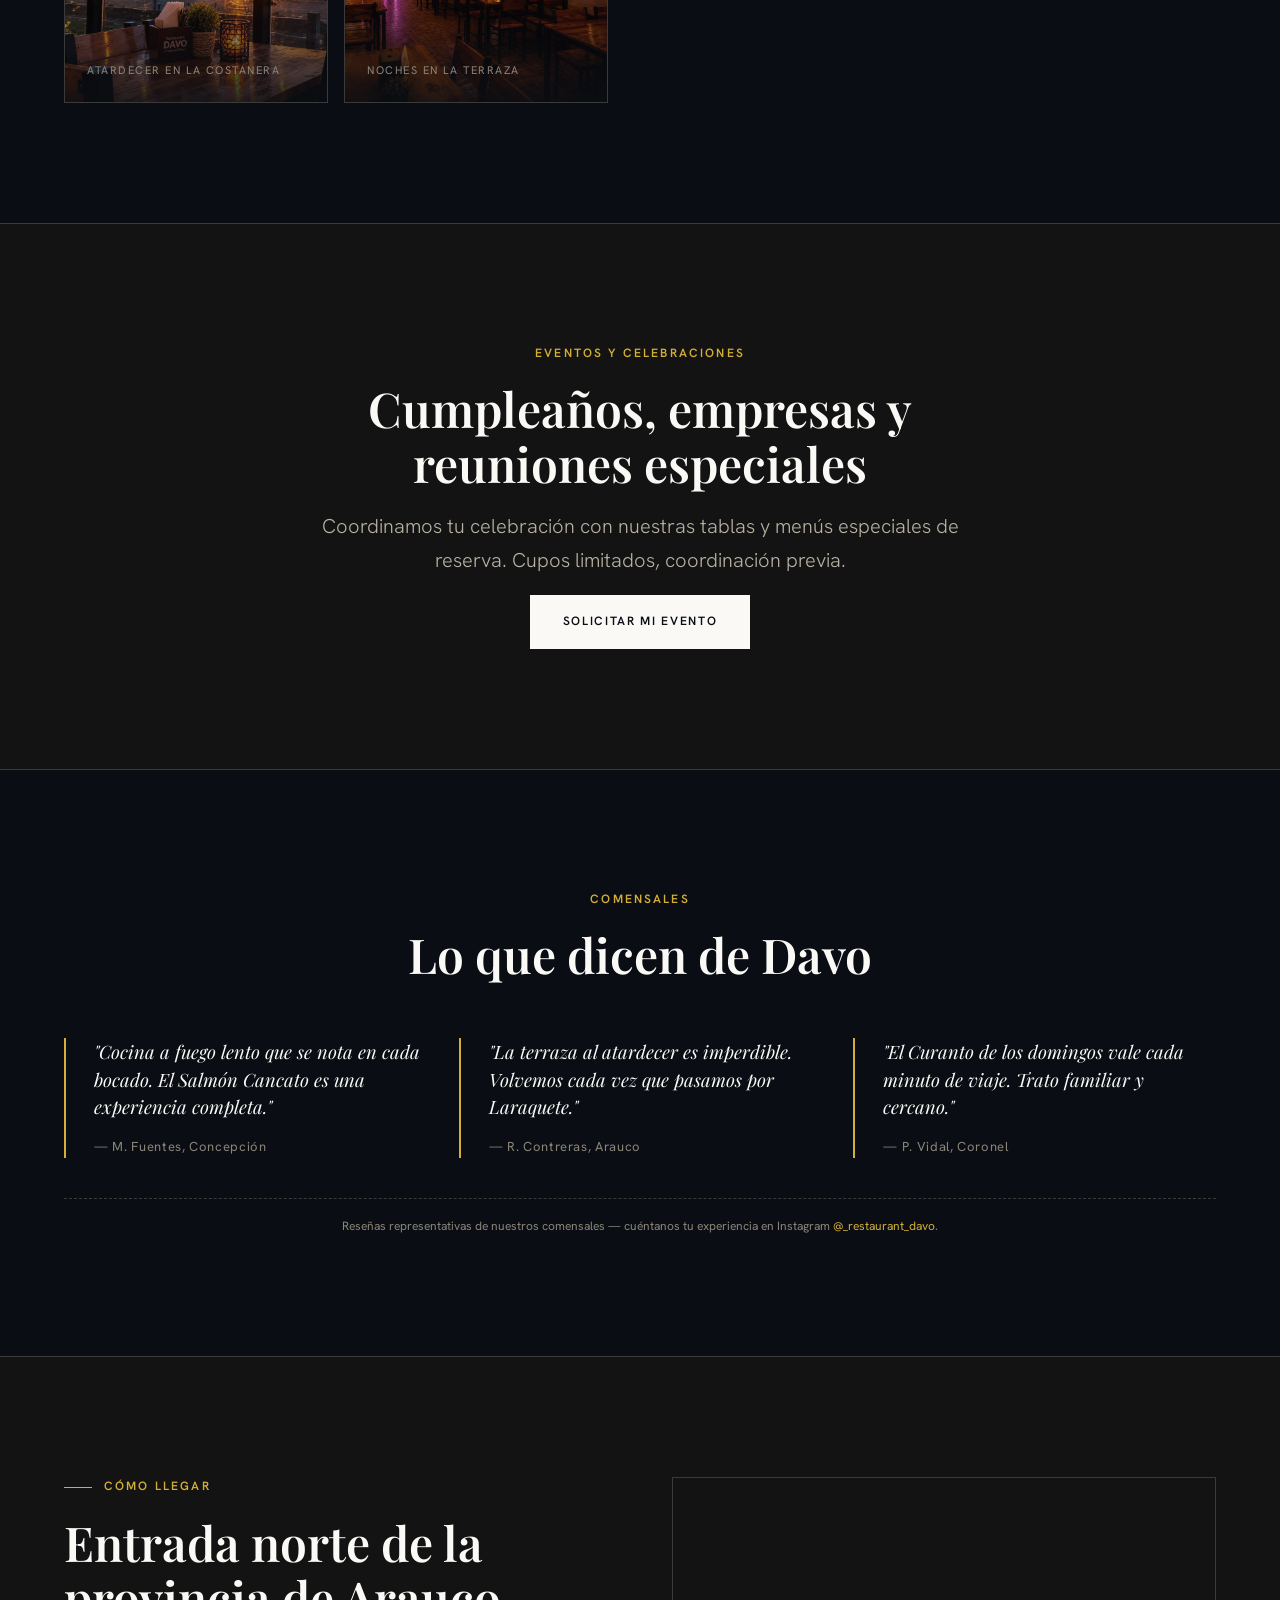
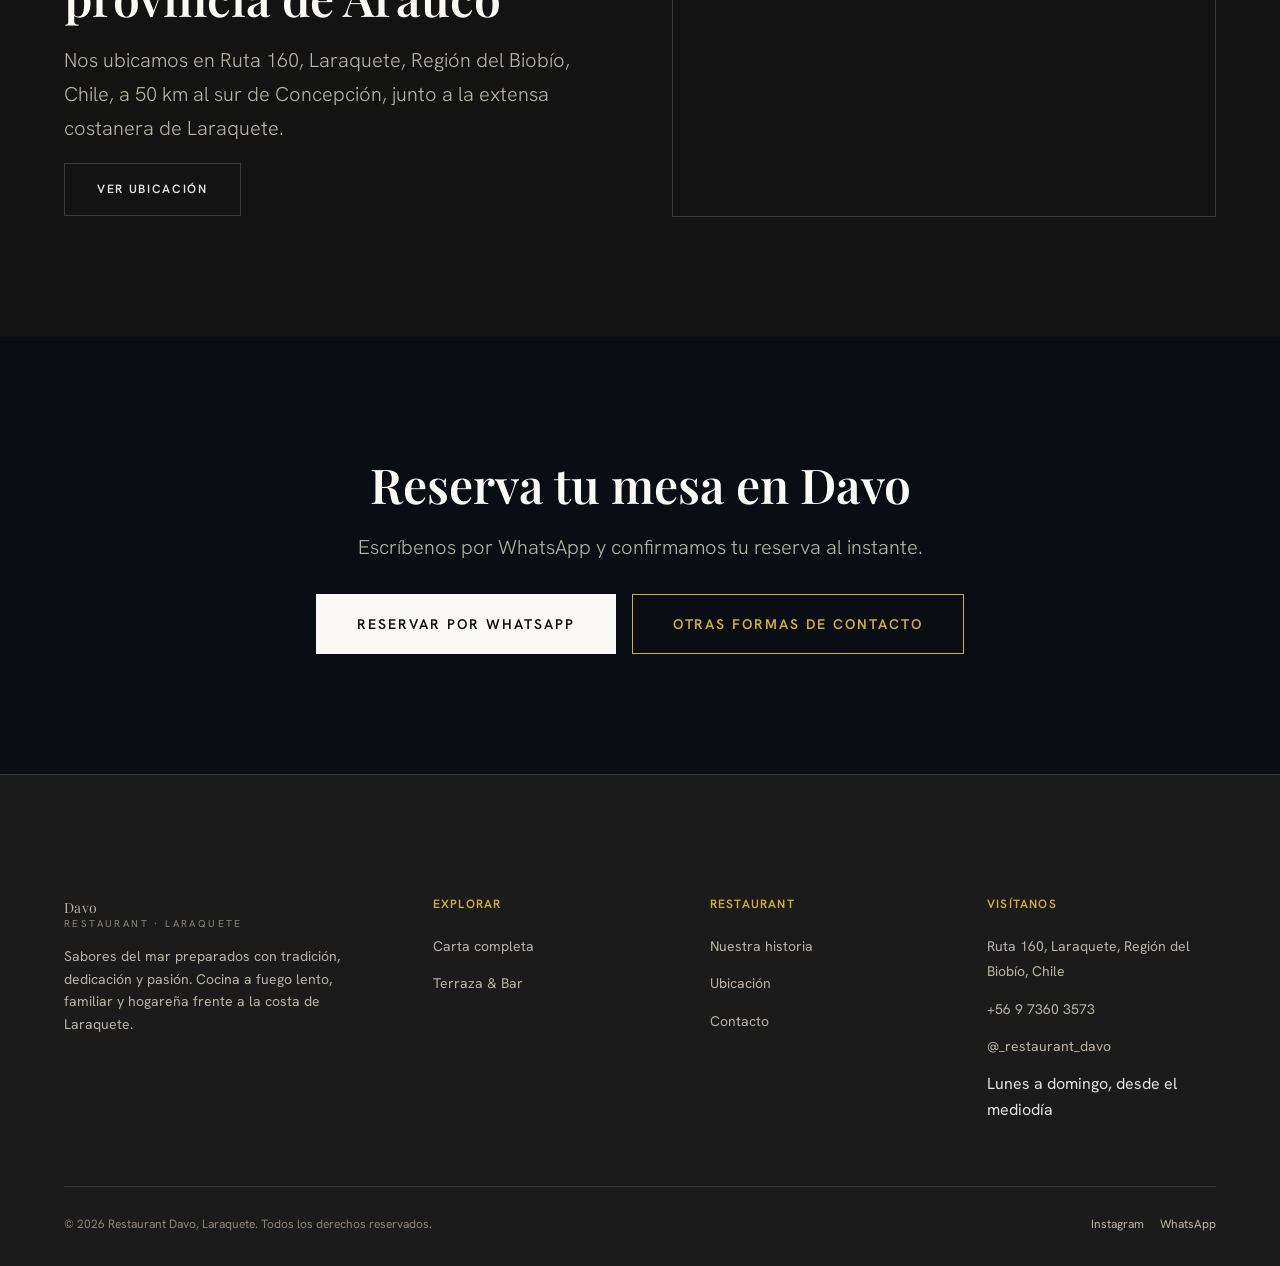
==== commit 06f6140c: "Add files via upload" ====
--- a/index.html
+++ b/index.html
@@ -27,7 +27,7 @@
 <link rel="preconnect" href="https://fonts.gstatic.com" crossorigin>
 <link href="https://fonts.googleapis.com/css2?family=Playfair+Display:wght@500;600;700&family=Hanken+Grotesk:wght@300;400;500;600;700&display=swap" rel="stylesheet">
 <link rel="stylesheet" href="assets/css/style.css">
-<link rel="preload" as="image" href="assets/img/restaurant-davo-fachada-noche.jpg" fetchpriority="high">
+<link rel="preload" as="image" href="assets/img/hero-restaurante-dia.jpg" fetchpriority="high">
 <script type="application/ld+json">
 {
   "@context": "https://schema.org",
--- a/assets/css/style.css
+++ b/assets/css/style.css
@@ -344,13 +344,13 @@
   min-height: 100svh;
   display:flex; align-items:center; justify-content:center;
   overflow:hidden;
-  background: url("../img/restaurant-davo-fachada-noche.jpg") center/cover no-repeat;
+  background: url("../img/hero-restaurante-dia.jpg") center/cover no-repeat;
   padding-top: 84px;
 }
 .hero::before{
   content:"";
   position:absolute; inset:0;
-  background: linear-gradient(180deg, rgba(10,14,20,.55) 0%, rgba(10,14,20,.7) 55%, rgba(10,14,20,.92) 100%);
+  background: linear-gradient(180deg, rgba(10,14,20,.68) 0%, rgba(10,14,20,.8) 55%, rgba(10,14,20,.94) 100%);
   z-index:1;
 }
 .hero__motif{ display:none; }
@@ -359,11 +359,16 @@
   text-align:center;
   max-width: 760px;
   margin: 0 auto;
-  padding: 0 var(--margin-mobile);
+  padding: 48px var(--margin-mobile);
+  border-radius: 28px;
+  background: radial-gradient(ellipse 90% 80% at center, rgba(6,8,12,.6) 0%, rgba(6,8,12,0) 75%);
   display:flex; flex-direction:column; align-items:center; gap: 26px;
 }
 .hero__actions{ display:flex; flex-wrap:wrap; gap:16px; justify-content:center; margin-top:12px; }
-.hero-sm{ min-height: 62vh; }
+.hero-sm{
+  min-height: 62vh;
+  background: url("../img/restaurant-davo-fachada-noche.jpg") center/cover no-repeat;
+}
 .hero-sm .hero__content{ gap:18px; }
 
 .scroll-cue{
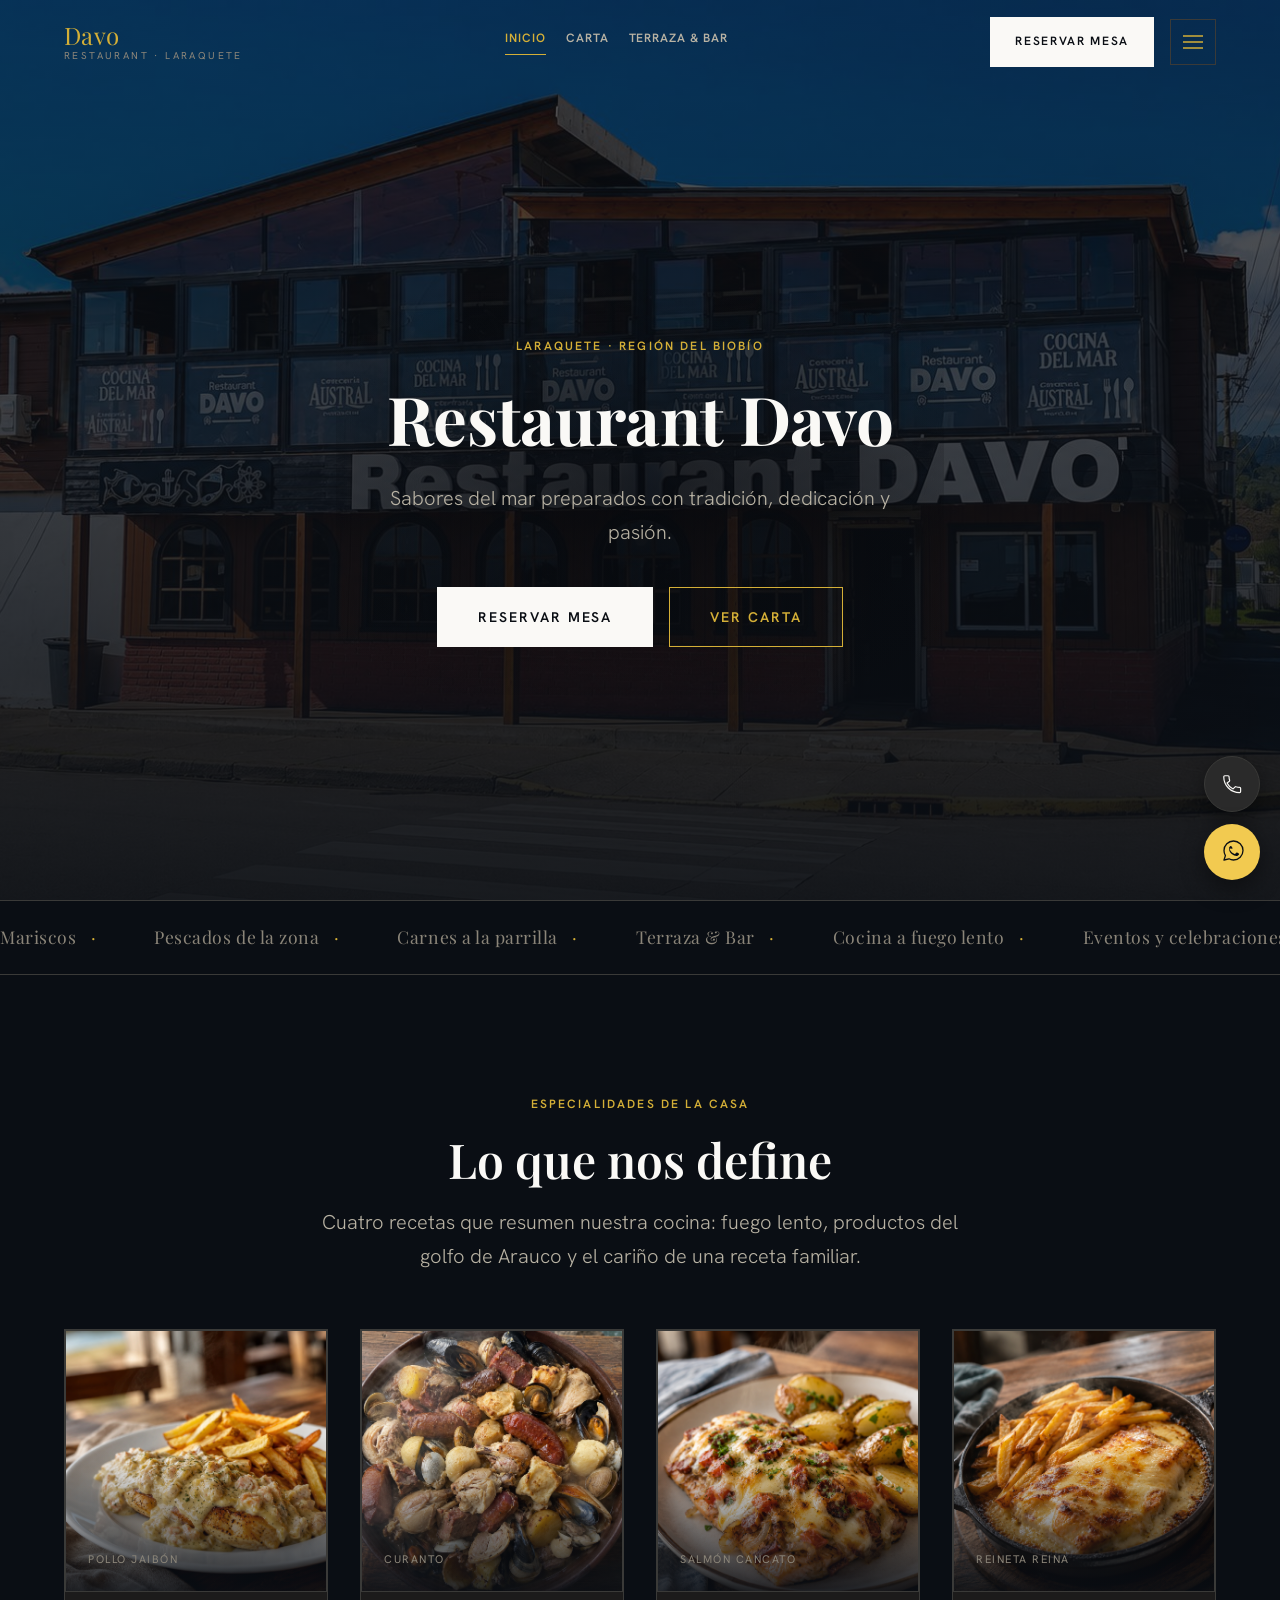
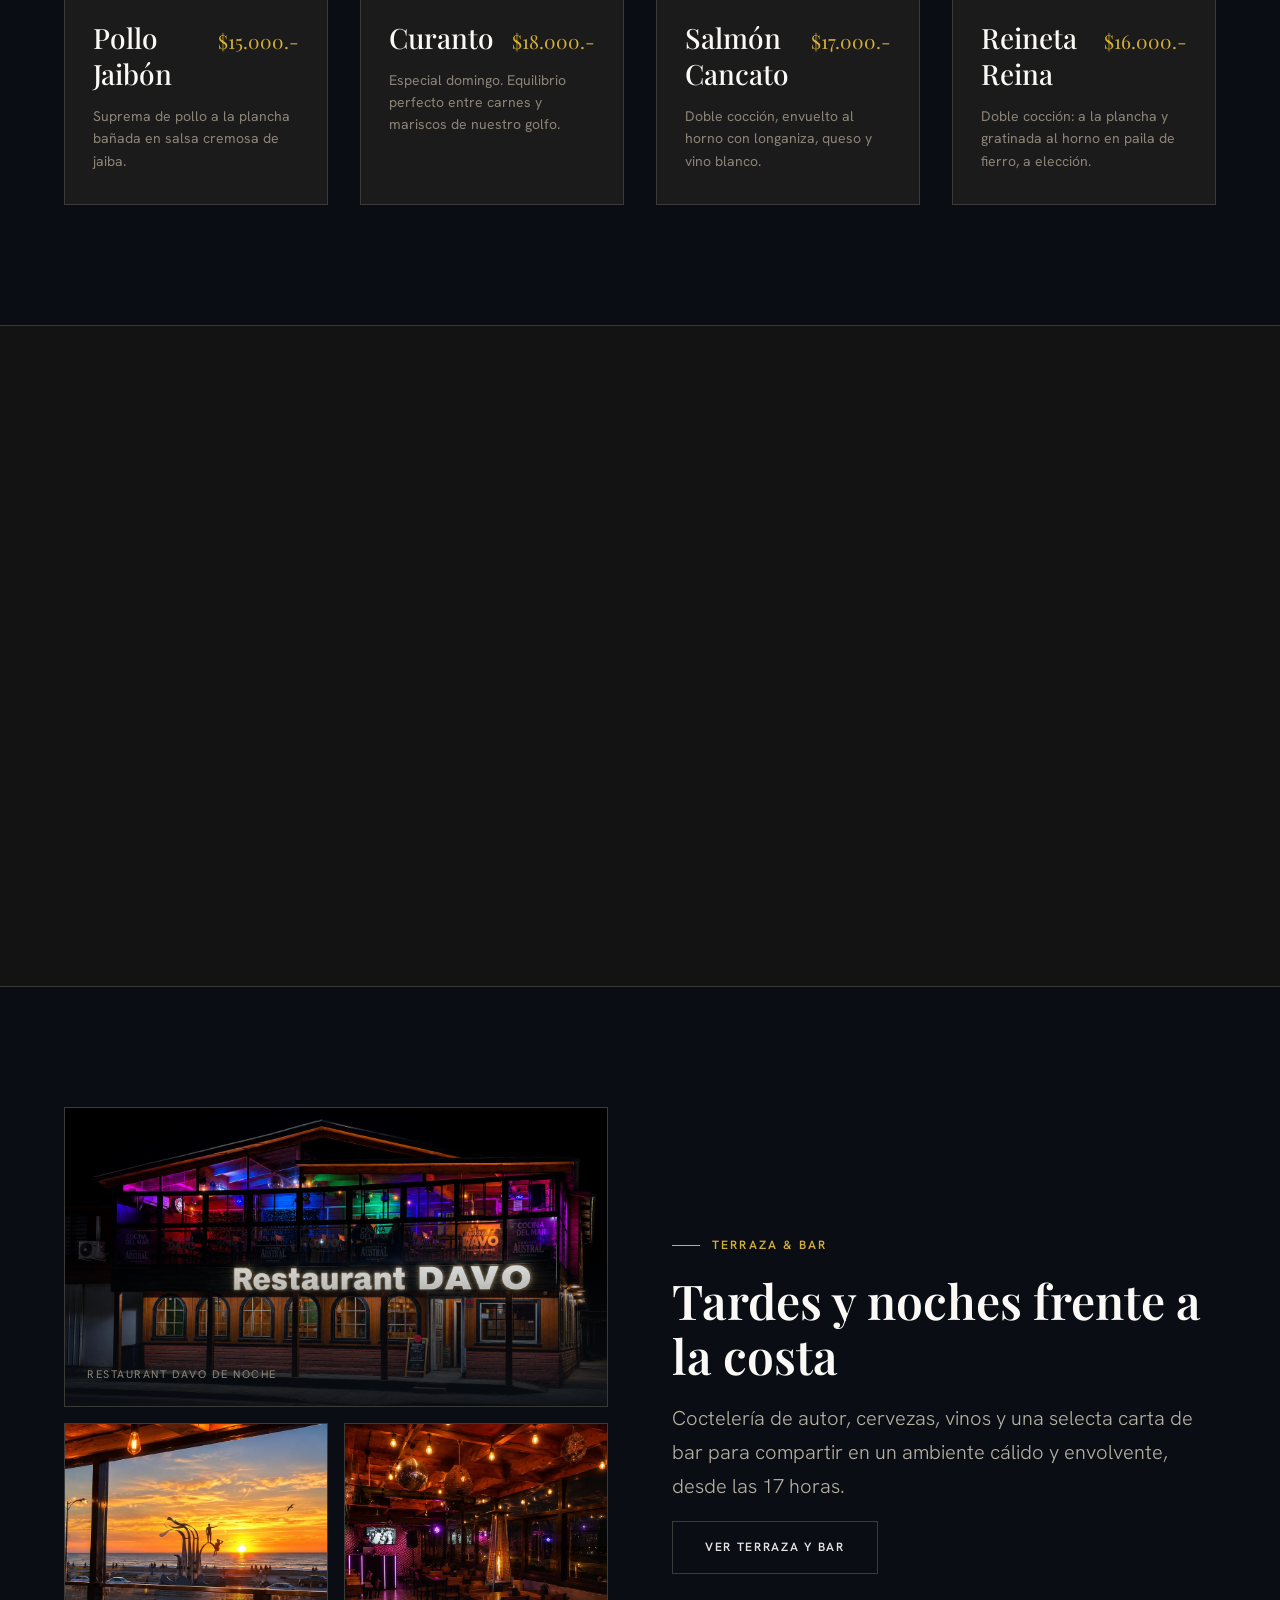
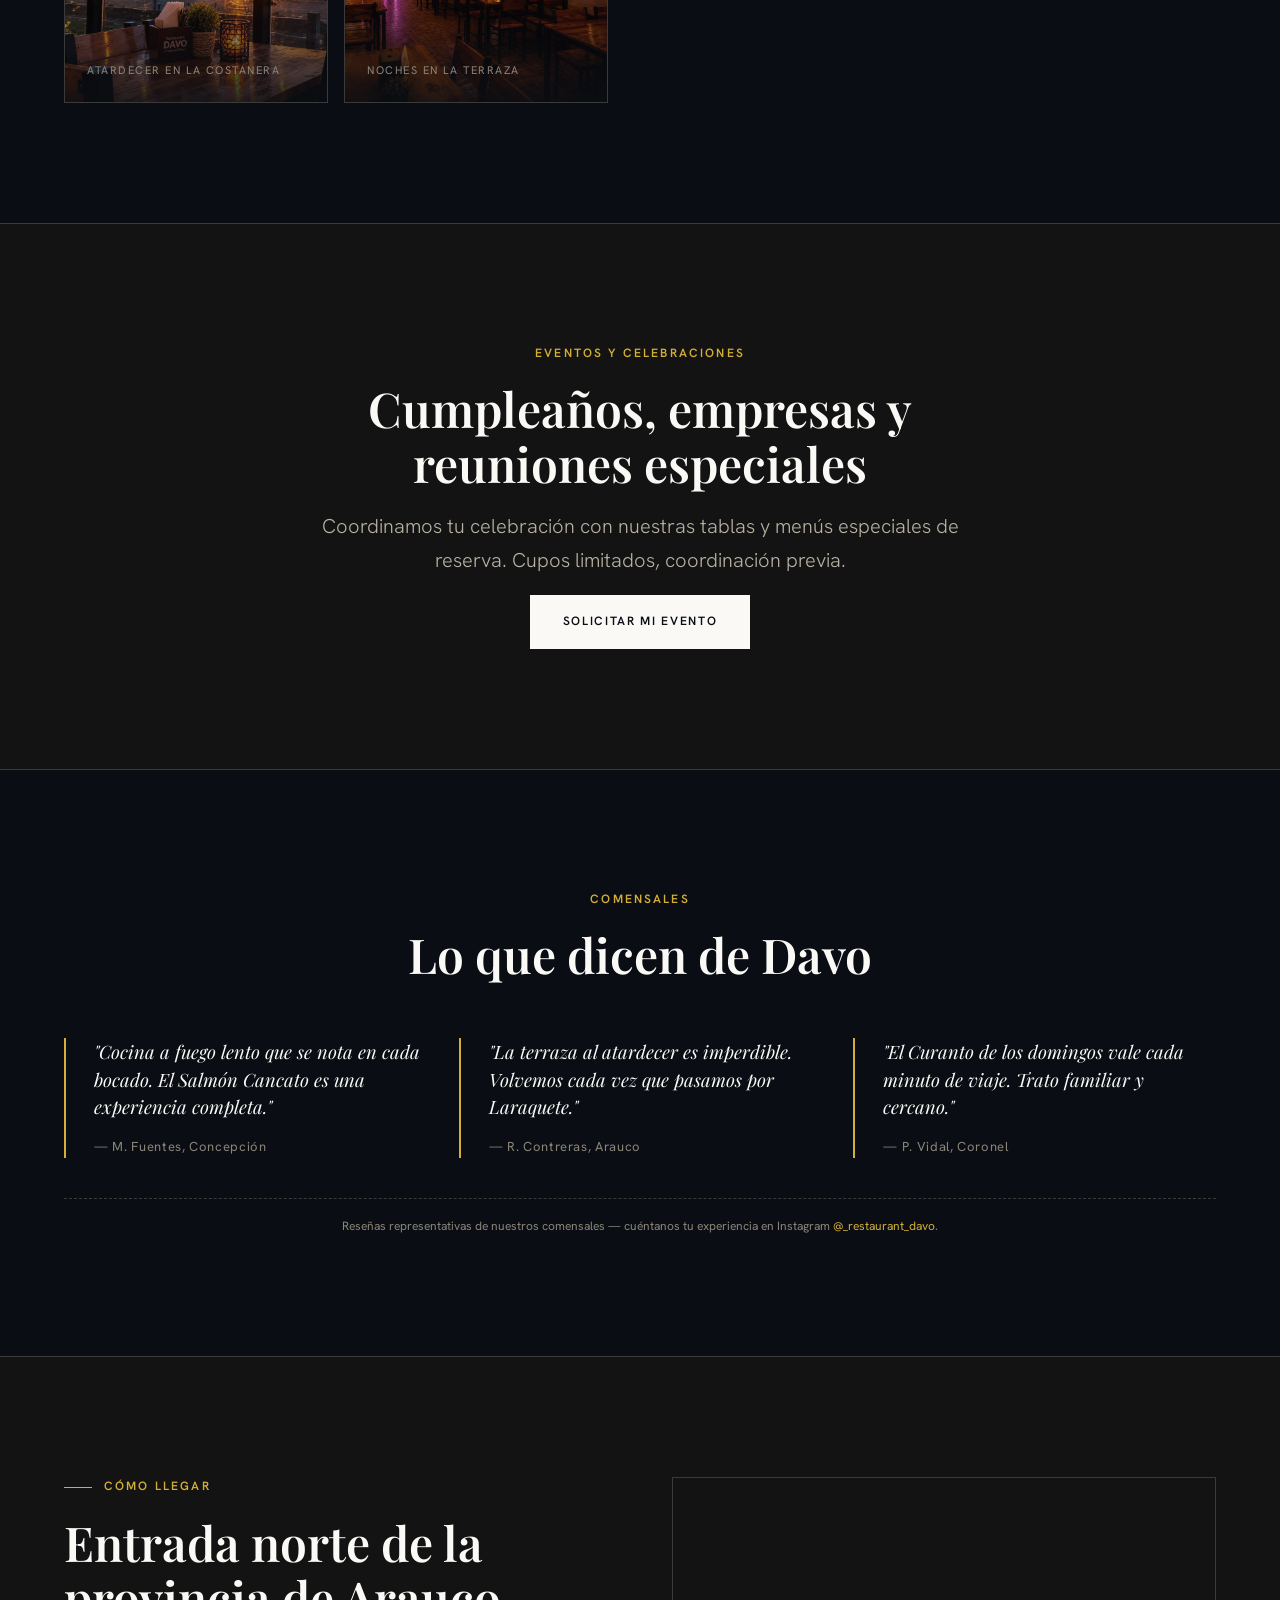
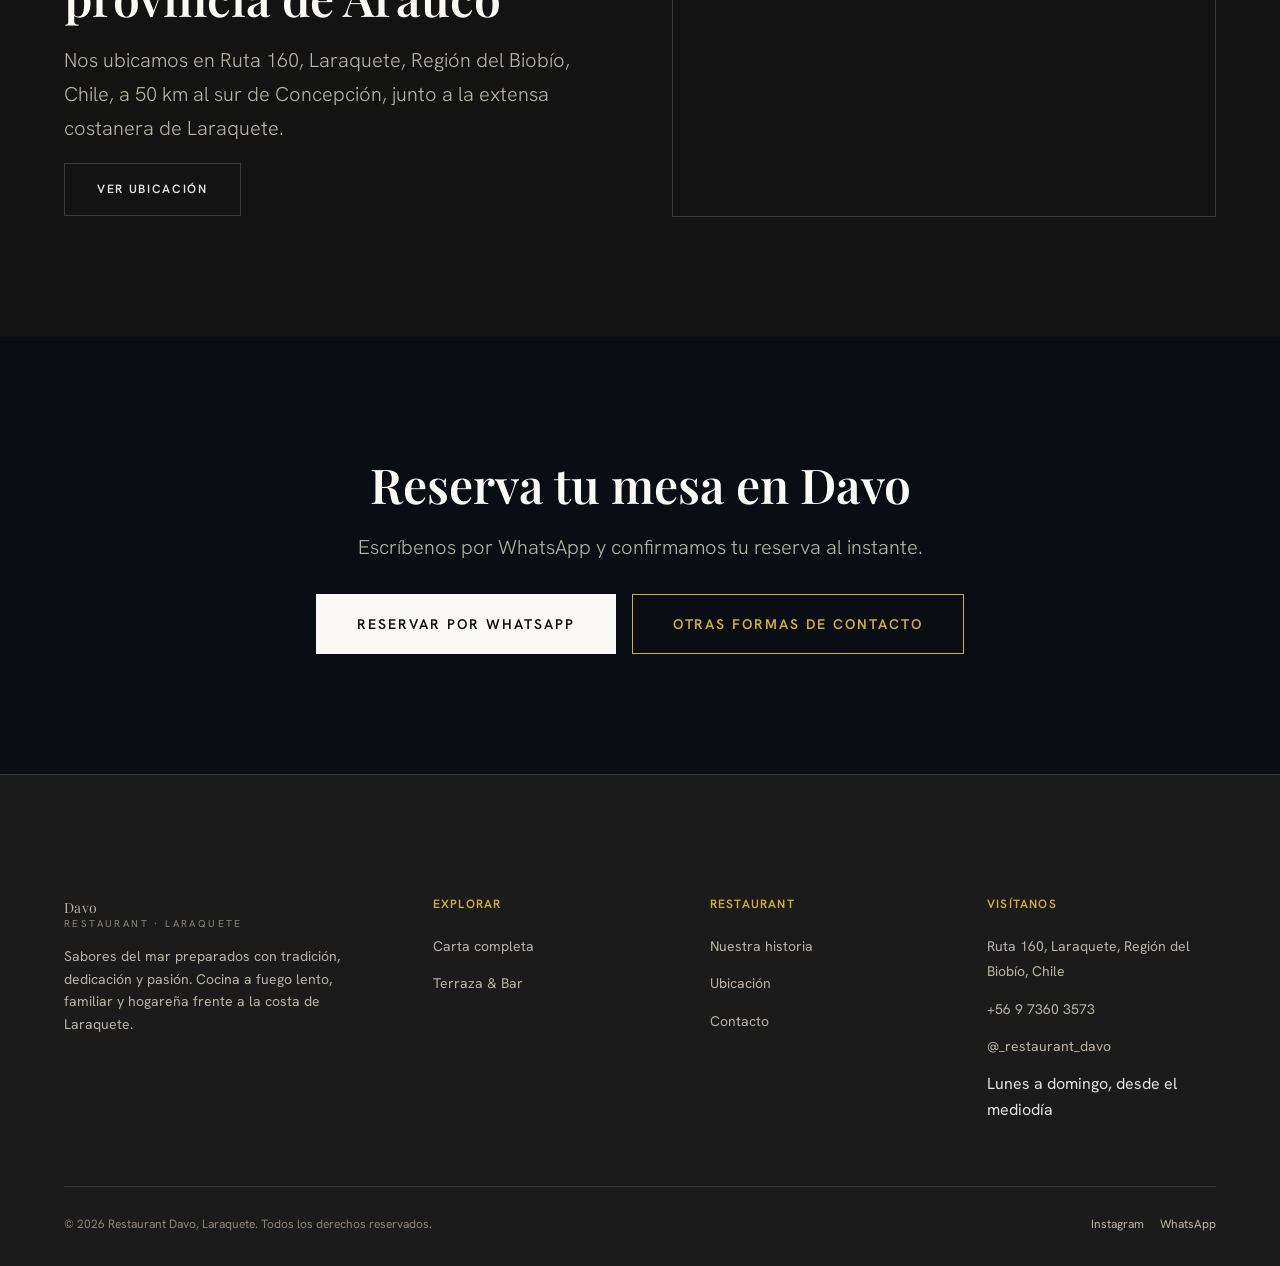
==== commit 5db438ee: "Add files via upload" ====
--- a/index.html
+++ b/index.html
@@ -27,7 +27,7 @@
 <link rel="preconnect" href="https://fonts.gstatic.com" crossorigin>
 <link href="https://fonts.googleapis.com/css2?family=Playfair+Display:wght@500;600;700&family=Hanken+Grotesk:wght@300;400;500;600;700&display=swap" rel="stylesheet">
 <link rel="stylesheet" href="assets/css/style.css">
-<link rel="preload" as="image" href="assets/img/hero-restaurante-dia.jpg" fetchpriority="high">
+<link rel="preload" as="image" href="assets/img/hero-restaurante-dia.jpeg" fetchpriority="high">
 <script type="application/ld+json">
 {
   "@context": "https://schema.org",
--- a/assets/css/style.css
+++ b/assets/css/style.css
@@ -344,7 +344,7 @@
   min-height: 100svh;
   display:flex; align-items:center; justify-content:center;
   overflow:hidden;
-  background: url("../img/hero-restaurante-dia.jpg") center/cover no-repeat;
+  background: url("../img/hero-restaurante-dia.jpeg") center/cover no-repeat;
   padding-top: 84px;
 }
 .hero::before{
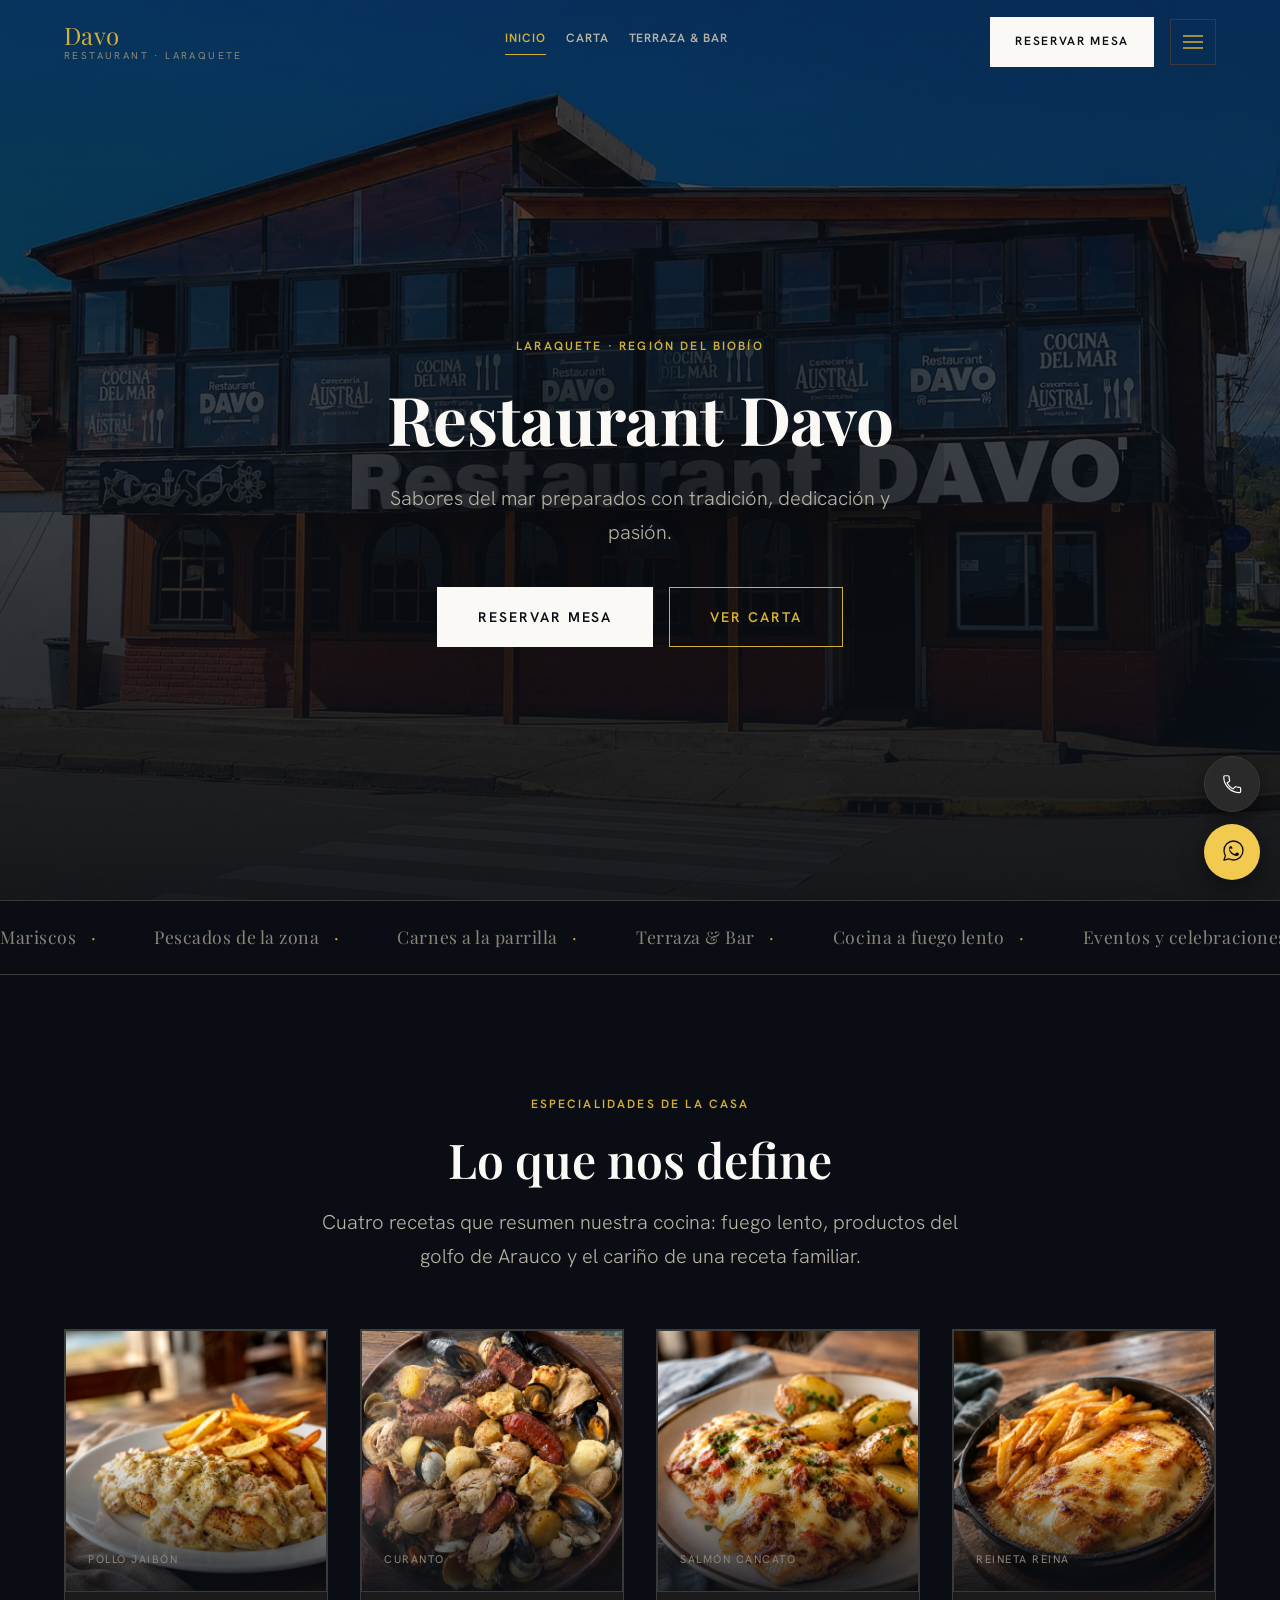
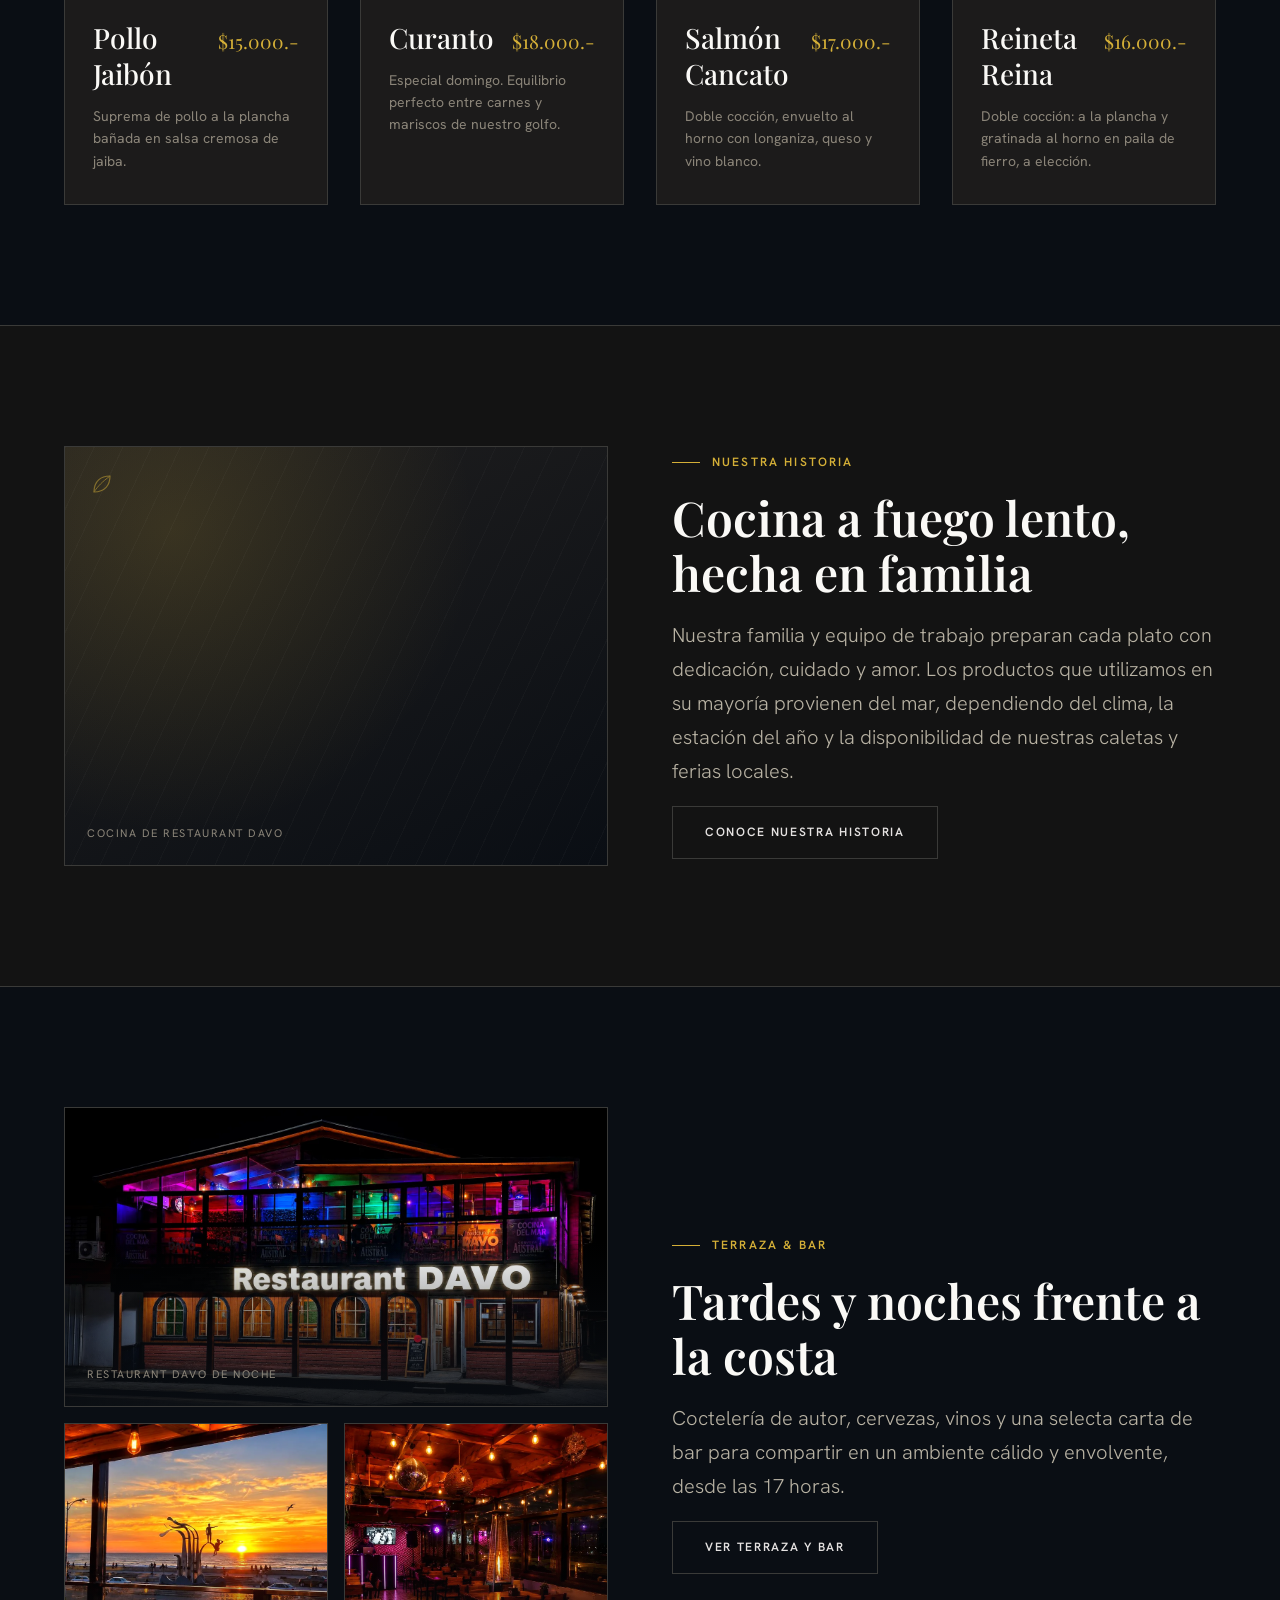
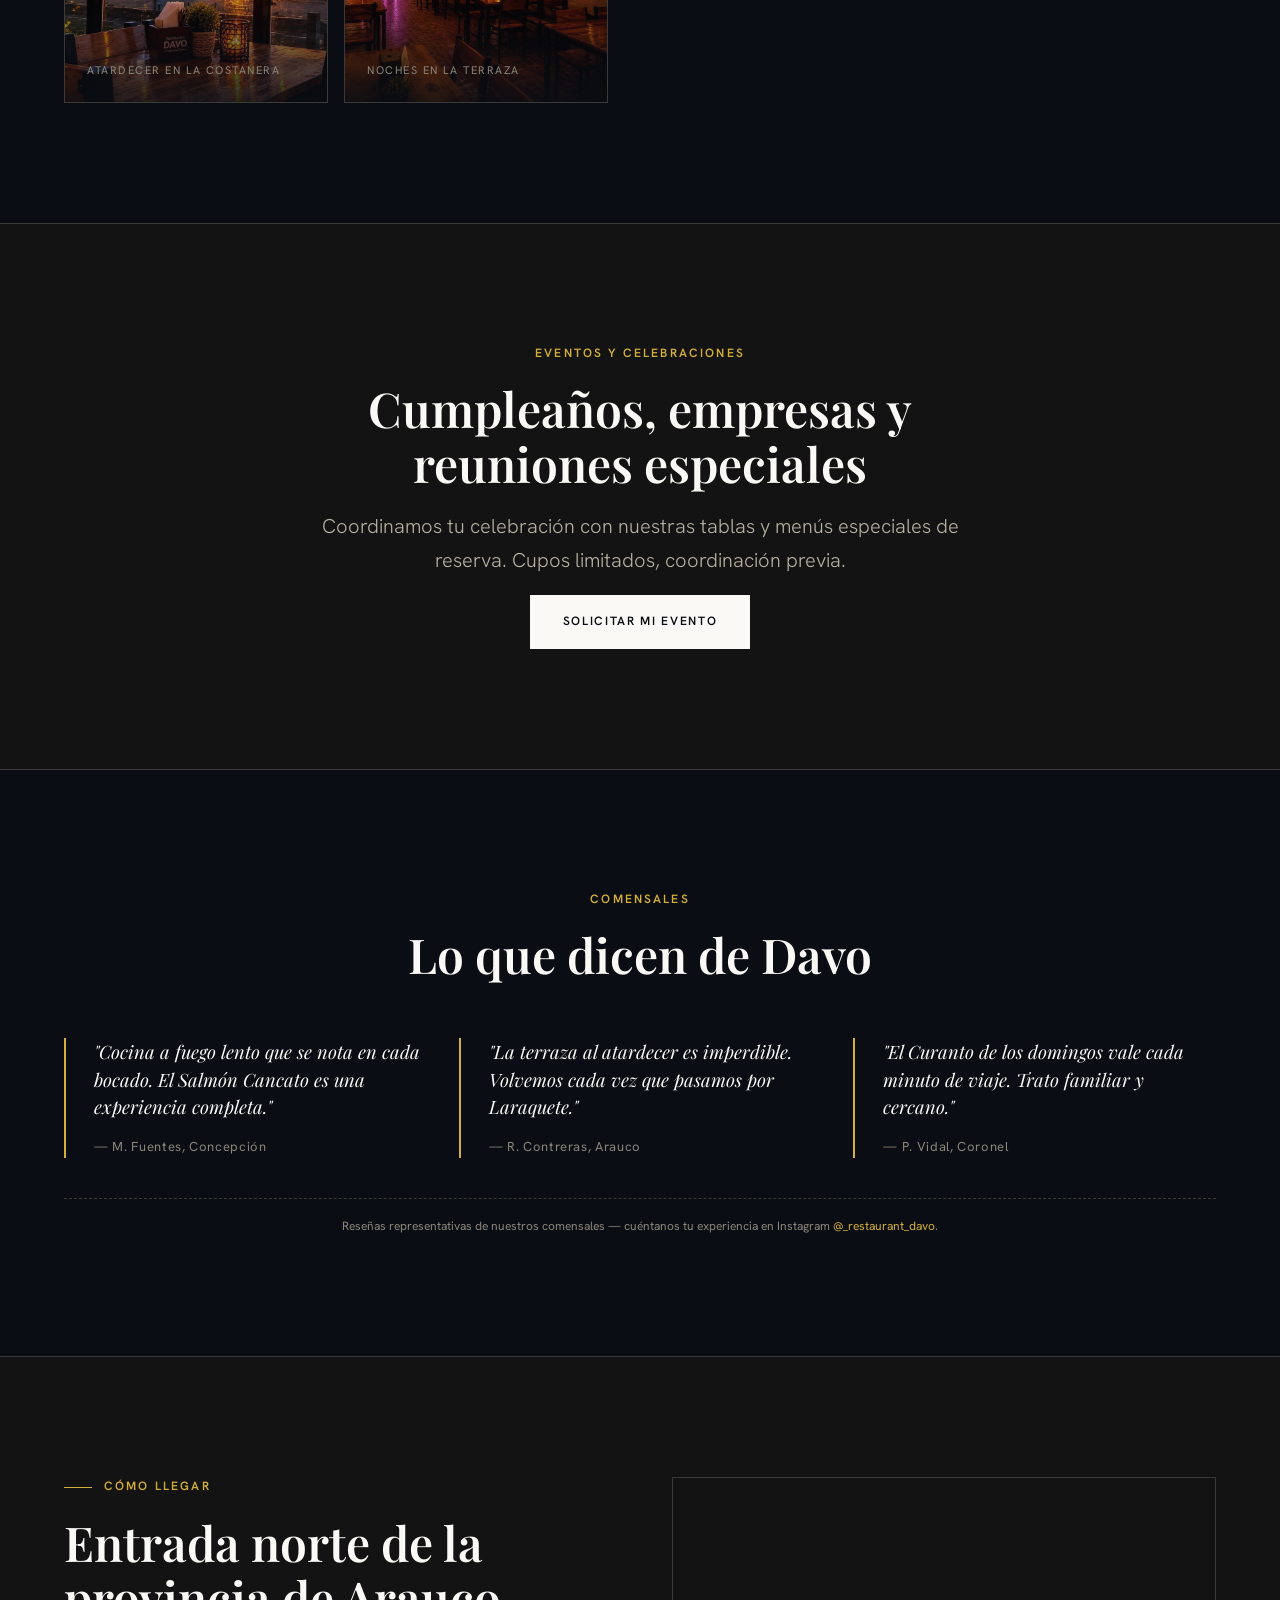
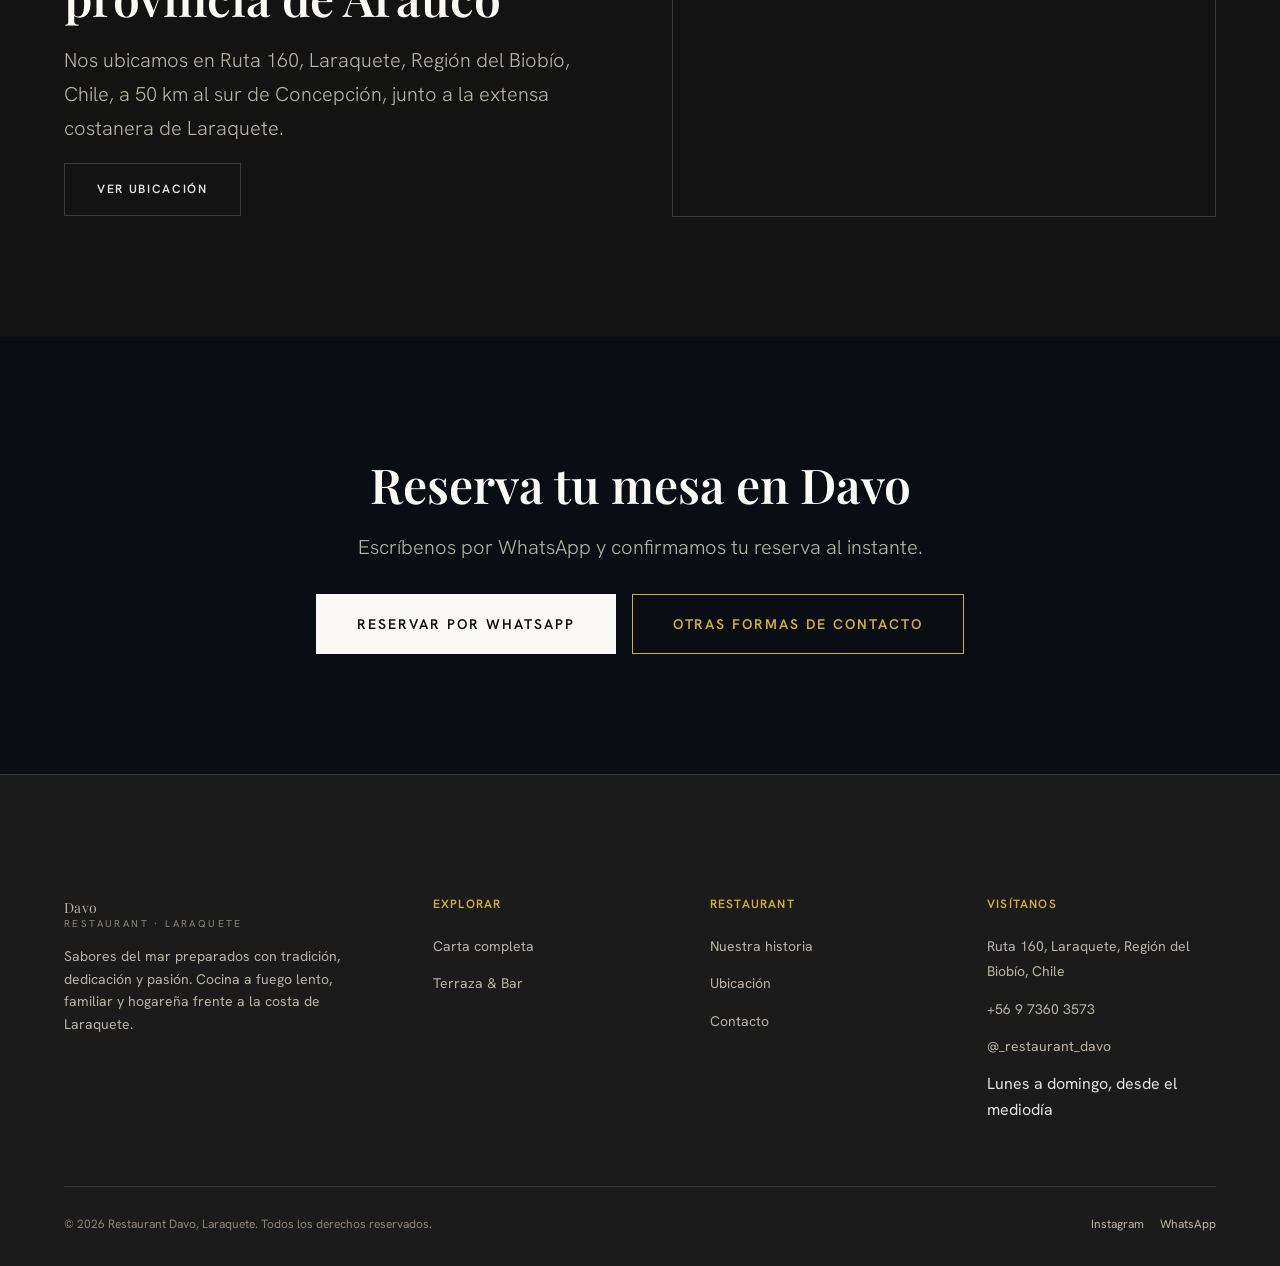
==== commit 9aa8a577: "Add files via upload" ====
--- a/index.html
+++ b/index.html
@@ -27,7 +27,7 @@
 <link rel="preconnect" href="https://fonts.gstatic.com" crossorigin>
 <link href="https://fonts.googleapis.com/css2?family=Playfair+Display:wght@500;600;700&family=Hanken+Grotesk:wght@300;400;500;600;700&display=swap" rel="stylesheet">
 <link rel="stylesheet" href="assets/css/style.css">
-<link rel="preload" as="image" href="assets/img/hero-restaurante-dia.jpeg" fetchpriority="high">
+<link rel="preload" as="image" href="assets/img/hero-restaurante-dia.webp" fetchpriority="high">
 <script type="application/ld+json">
 {
   "@context": "https://schema.org",
@@ -117,7 +117,7 @@
 <div class="grid grid-4" style="margin-top:56px;">
 
 <article class="specialty-card reveal">
-<div class="plate plate--square plate--photo"><img src="assets/img/especialidad-pollo-jaibon.jpg" alt="Pollo Jaibón, suprema de pollo bañada en salsa cremosa de jaiba" loading="lazy"><span class="plate__label">Pollo Jaibón</span></div>
+<div class="plate plate--square plate--photo"><img src="assets/img/especialidad-pollo-jaibon.webp" alt="Pollo Jaibón, suprema de pollo bañada en salsa cremosa de jaiba" loading="lazy"><span class="plate__label">Pollo Jaibón</span></div>
 <div class="specialty-card__body">
 <div class="specialty-card__top"><h3>Pollo Jaibón</h3><span class="specialty-card__price">$15.000.-</span></div>
 <p style="color:var(--ink-faint);font-size:14px;">Suprema de pollo a la plancha bañada en salsa cremosa de jaiba.</p>
@@ -125,7 +125,7 @@
 </article>
 
 <article class="specialty-card reveal">
-<div class="plate plate--square plate--photo"><img src="assets/img/especialidad-curanto.jpg" alt="Curanto, mezcla de mariscos y carnes al vapor" loading="lazy"><span class="plate__label">Curanto</span></div>
+<div class="plate plate--square plate--photo"><img src="assets/img/especialidad-curanto.webp" alt="Curanto, mezcla de mariscos y carnes al vapor" loading="lazy"><span class="plate__label">Curanto</span></div>
 <div class="specialty-card__body">
 <div class="specialty-card__top"><h3>Curanto</h3><span class="specialty-card__price">$18.000.-</span></div>
 <p style="color:var(--ink-faint);font-size:14px;">Especial domingo. Equilibrio perfecto entre carnes y mariscos de nuestro golfo.</p>
@@ -133,7 +133,7 @@
 </article>
 
 <article class="specialty-card reveal">
-<div class="plate plate--square plate--photo"><img src="assets/img/especialidad-salmon-cancato.jpg" alt="Salmón Cancato, filete de salmón gratinado con longaniza y queso" loading="lazy"><span class="plate__label">Salmón Cancato</span></div>
+<div class="plate plate--square plate--photo"><img src="assets/img/especialidad-salmon-cancato.webp" alt="Salmón Cancato, filete de salmón gratinado con longaniza y queso" loading="lazy"><span class="plate__label">Salmón Cancato</span></div>
 <div class="specialty-card__body">
 <div class="specialty-card__top"><h3>Salmón Cancato</h3><span class="specialty-card__price">$17.000.-</span></div>
 <p style="color:var(--ink-faint);font-size:14px;">Doble cocción, envuelto al horno con longaniza, queso y vino blanco.</p>
@@ -141,7 +141,7 @@
 </article>
 
 <article class="specialty-card reveal">
-<div class="plate plate--square plate--photo"><img src="assets/img/especialidad-reineta-reina.jpg" alt="Reineta Reina, filete de reineta gratinado acompañado de papas fritas" loading="lazy"><span class="plate__label">Reineta Reina</span></div>
+<div class="plate plate--square plate--photo"><img src="assets/img/especialidad-reineta-reina.webp" alt="Reineta Reina, filete de reineta gratinado acompañado de papas fritas" loading="lazy"><span class="plate__label">Reineta Reina</span></div>
 <div class="specialty-card__body">
 <div class="specialty-card__top"><h3>Reineta Reina</h3><span class="specialty-card__price">$16.000.-</span></div>
 <p style="color:var(--ink-faint);font-size:14px;">Doble cocción: a la plancha y gratinada al horno en paila de fierro, a elección.</p>
@@ -176,9 +176,9 @@
 <a class="btn btn-ghost" href="terraza/">Ver terraza y bar</a>
 </div>
 <div class="terrace-gallery reveal" style="order:-1;">
-<div class="plate plate--photo"><img src="assets/img/restaurant-davo-fachada-noche.jpg" alt="Fachada de Restaurant Davo iluminada de noche" loading="lazy" width="1536" height="1024"><span class="plate__label">Restaurant Davo de noche</span></div>
-<div class="plate plate--photo"><img src="assets/img/terraza-vista-costera.jpg" alt="Vista costera al atardecer desde la terraza de Restaurant Davo" loading="lazy" width="1400" height="787"><span class="plate__label">Atardecer en la costanera</span></div>
-<div class="plate plate--photo"><img src="assets/img/terraza-ambiente-nocturno.jpg" alt="Ambiente nocturno en la terraza de Restaurant Davo, con luces cálidas y madera" loading="lazy" width="1400" height="933"><span class="plate__label">Noches en la terraza</span></div>
+<div class="plate plate--photo"><img src="assets/img/restaurant-davo-fachada-noche.webp" alt="Fachada de Restaurant Davo iluminada de noche" loading="lazy" width="1536" height="1024"><span class="plate__label">Restaurant Davo de noche</span></div>
+<div class="plate plate--photo"><img src="assets/img/terraza-vista-costera.webp" alt="Vista costera al atardecer desde la terraza de Restaurant Davo" loading="lazy" width="1400" height="787"><span class="plate__label">Atardecer en la costanera</span></div>
+<div class="plate plate--photo"><img src="assets/img/terraza-ambiente-nocturno.webp" alt="Ambiente nocturno en la terraza de Restaurant Davo, con luces cálidas y madera" loading="lazy" width="1400" height="933"><span class="plate__label">Noches en la terraza</span></div>
 </div>
 </div>
 </section>
--- a/assets/css/style.css
+++ b/assets/css/style.css
@@ -344,7 +344,7 @@
   min-height: 100svh;
   display:flex; align-items:center; justify-content:center;
   overflow:hidden;
-  background: url("../img/hero-restaurante-dia.jpeg") center/cover no-repeat;
+  background: url("../img/hero-restaurante-dia.webp") center/cover no-repeat;
   padding-top: 84px;
 }
 .hero::before{
@@ -367,7 +367,7 @@
 .hero__actions{ display:flex; flex-wrap:wrap; gap:16px; justify-content:center; margin-top:12px; }
 .hero-sm{
   min-height: 62vh;
-  background: url("../img/restaurant-davo-fachada-noche.jpg") center/cover no-repeat;
+  background: url("../img/restaurant-davo-fachada-noche.webp") center/cover no-repeat;
 }
 .hero-sm .hero__content{ gap:18px; }
 
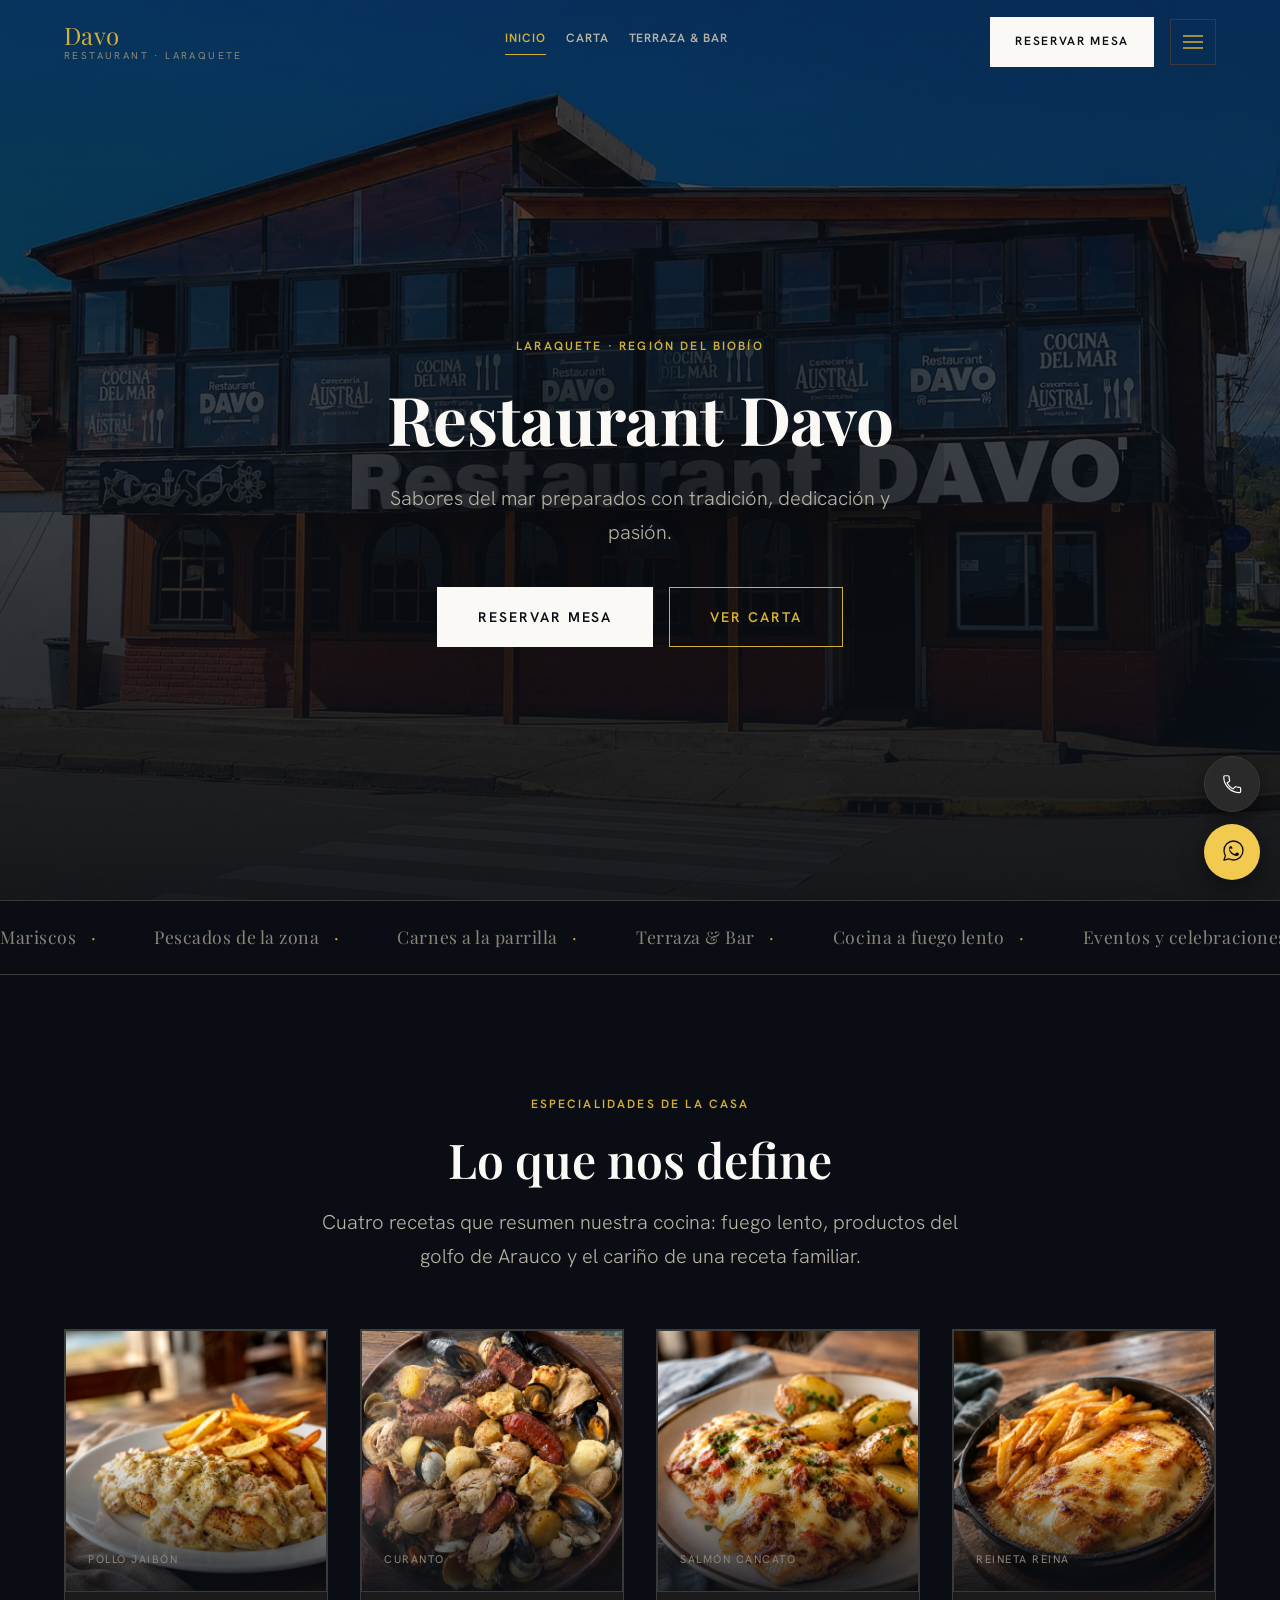
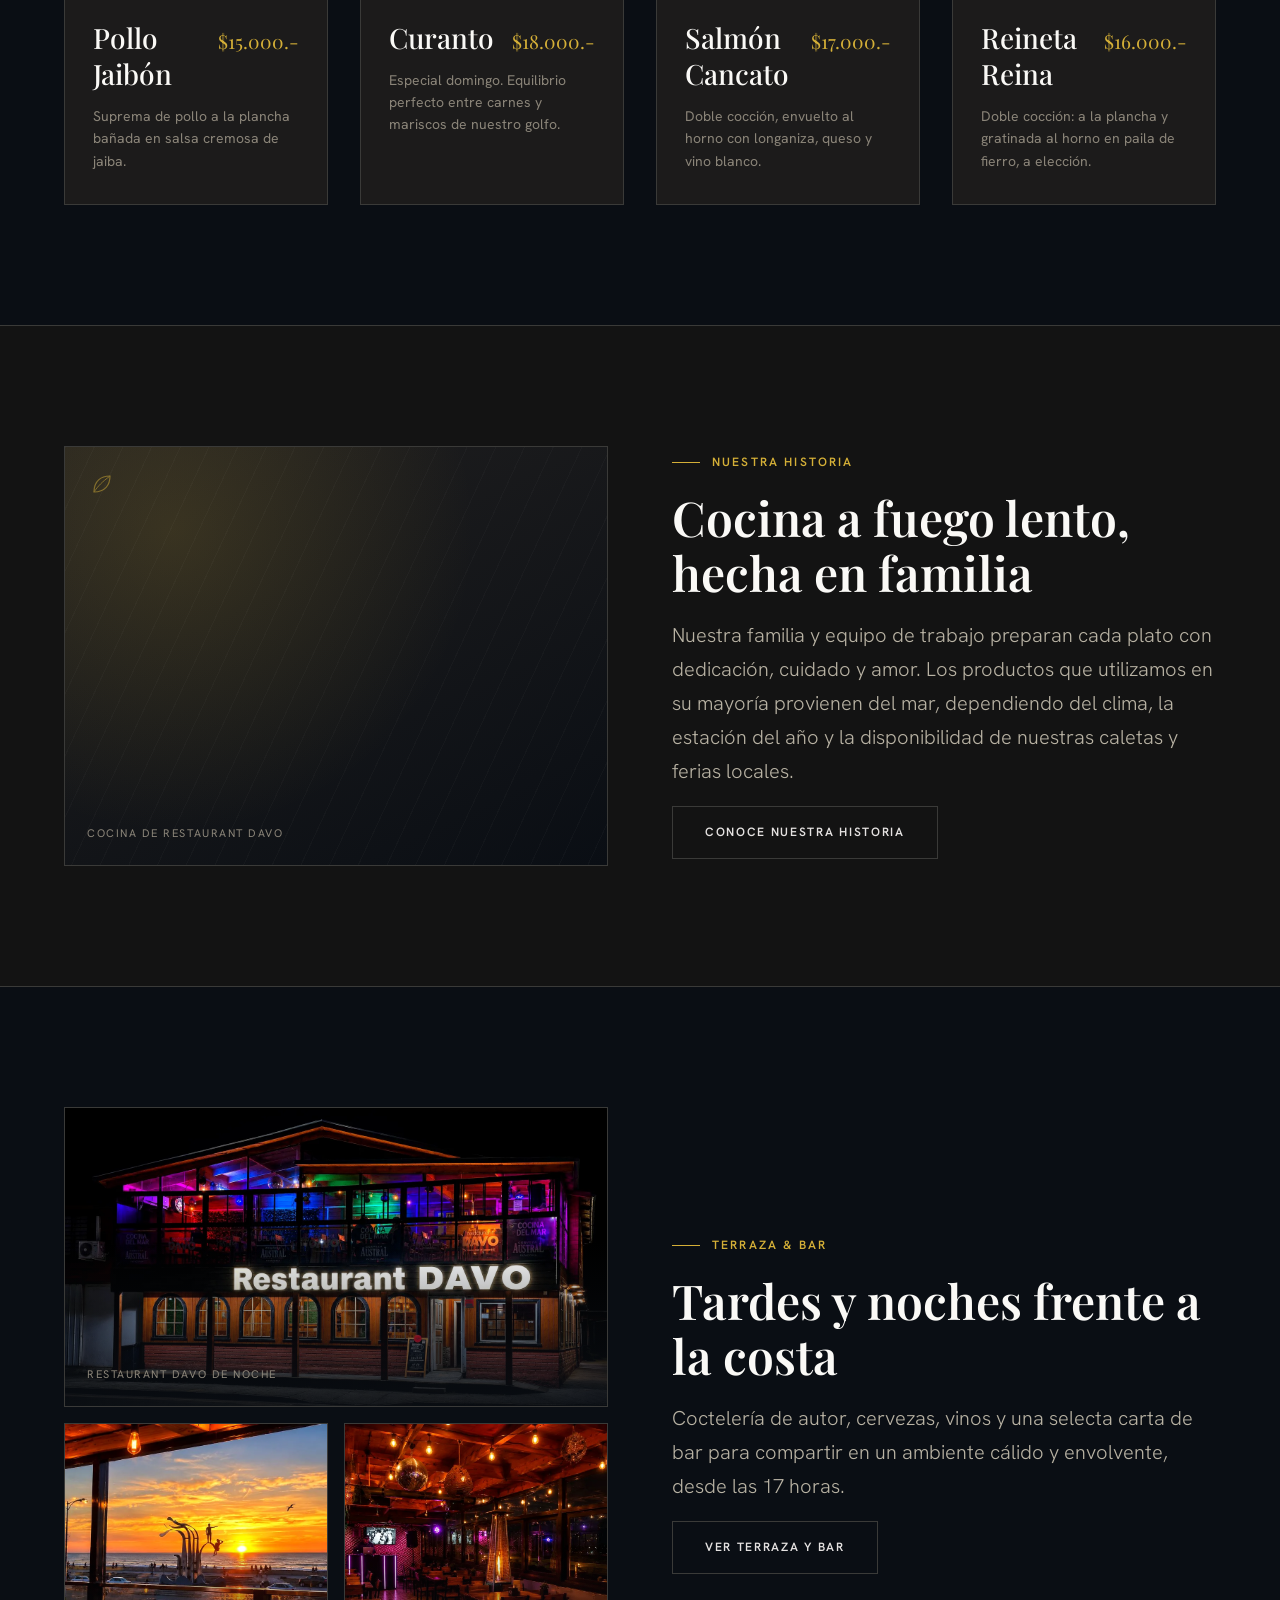
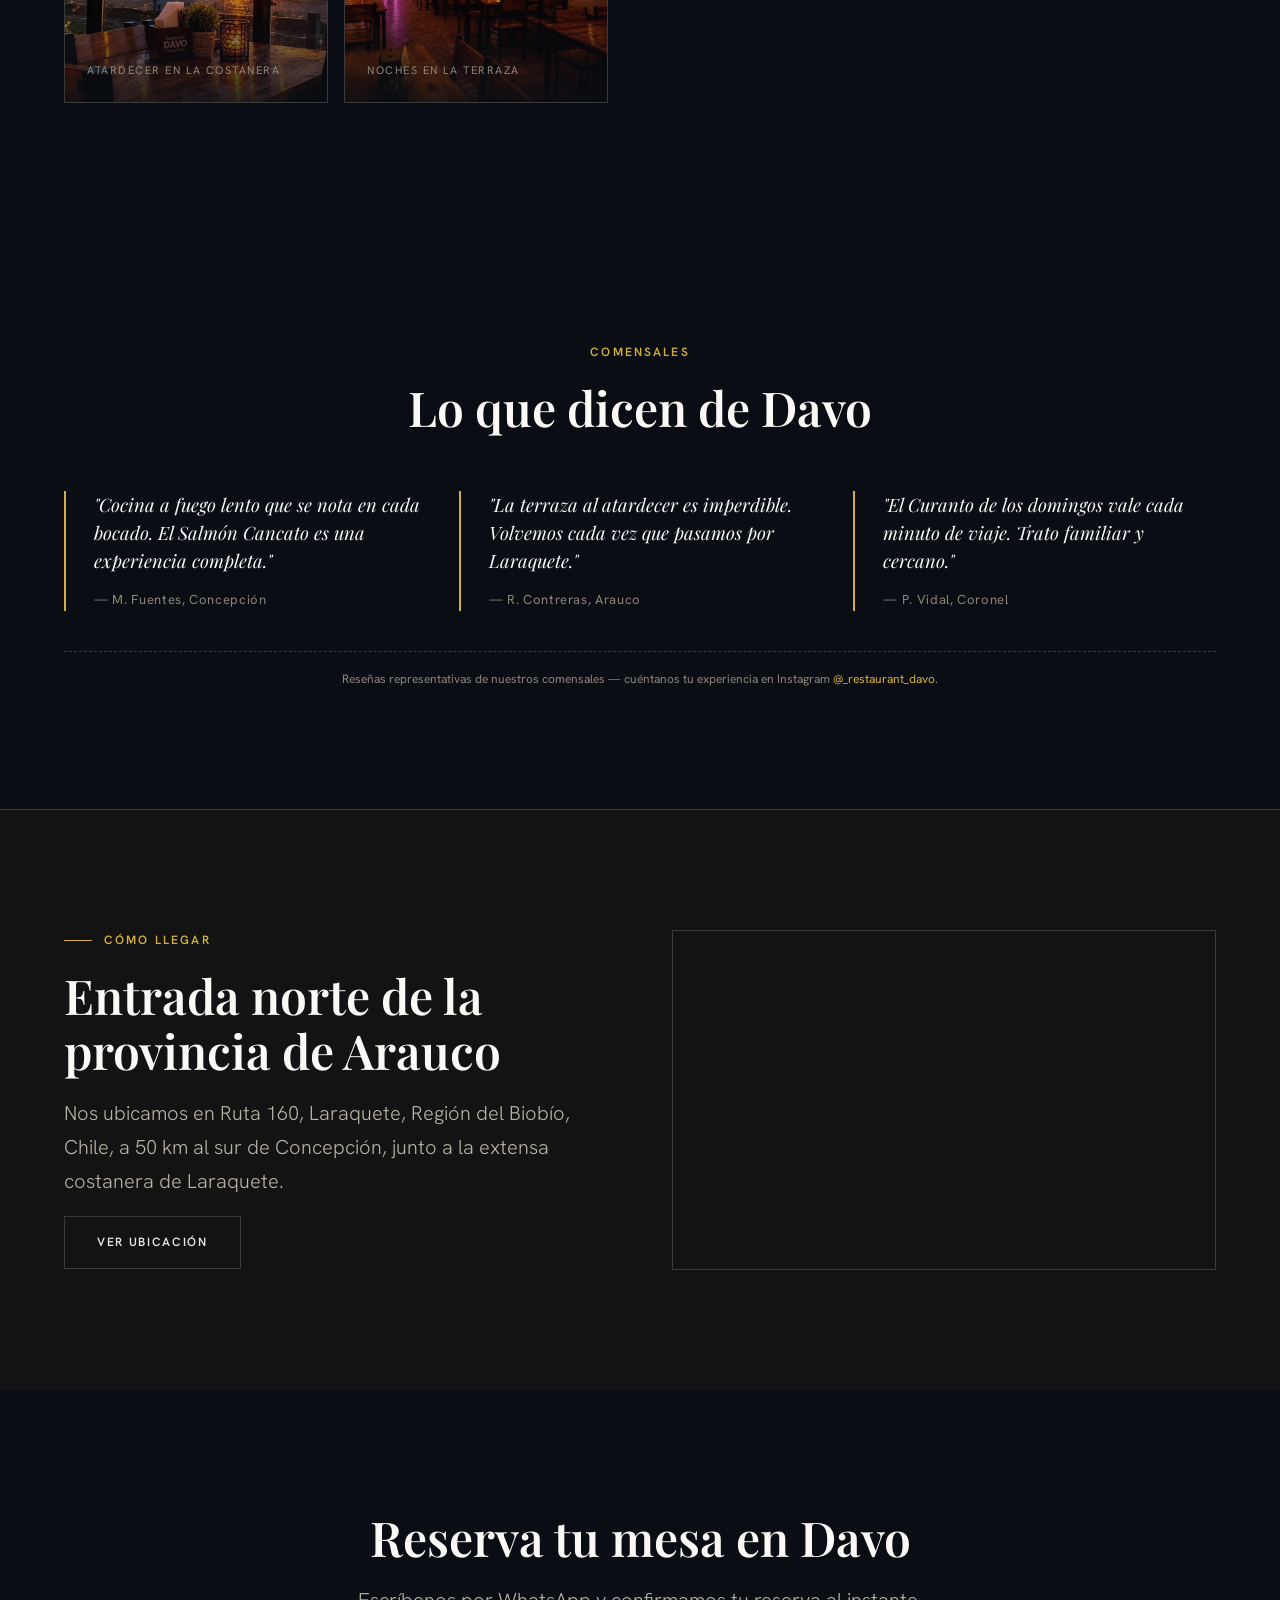
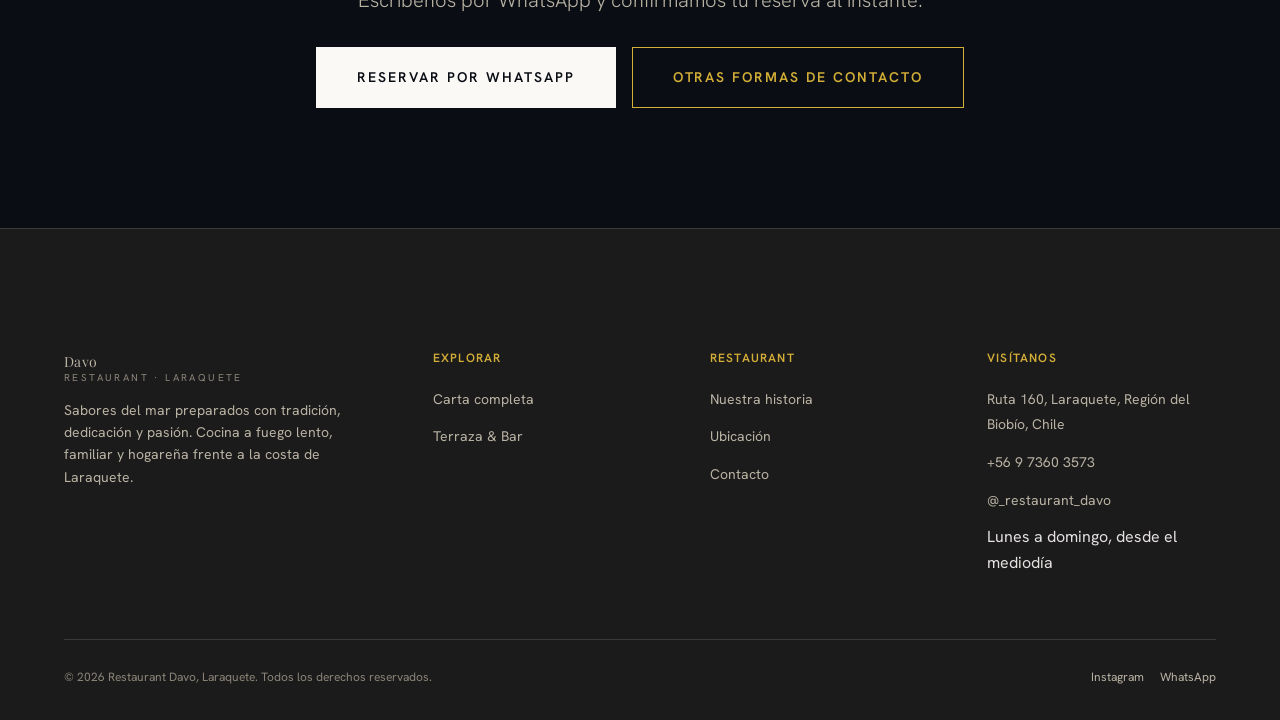
==== commit 345e076e: "Add files via upload" ====
--- a/index.html
+++ b/index.html
@@ -183,17 +183,6 @@
 </div>
 </section>
 
-<section class="section section-alt section-line-top section-line-bottom">
-<div class="container text-center">
-<div class="section-intro reveal" style="margin:0 auto;">
-<span class="eyebrow center">Eventos y celebraciones</span>
-<h2>Cumpleaños, empresas y reuniones especiales</h2>
-<p class="lede">Coordinamos tu celebración con nuestras tablas y menús especiales de reserva. Cupos limitados, coordinación previa.</p>
-<a class="btn btn-primary" href="https://wa.me/56973603573?text=Hola%20Restaurant%20Davo%2C%20quisiera%20consultar%20por%20un%20evento%20o%20celebraci%C3%B3n" target="_blank" rel="noopener">Solicitar mi evento</a>
-</div>
-</div>
-</section>
-
 <section class="section">
 <div class="container">
 <div class="section-intro reveal">
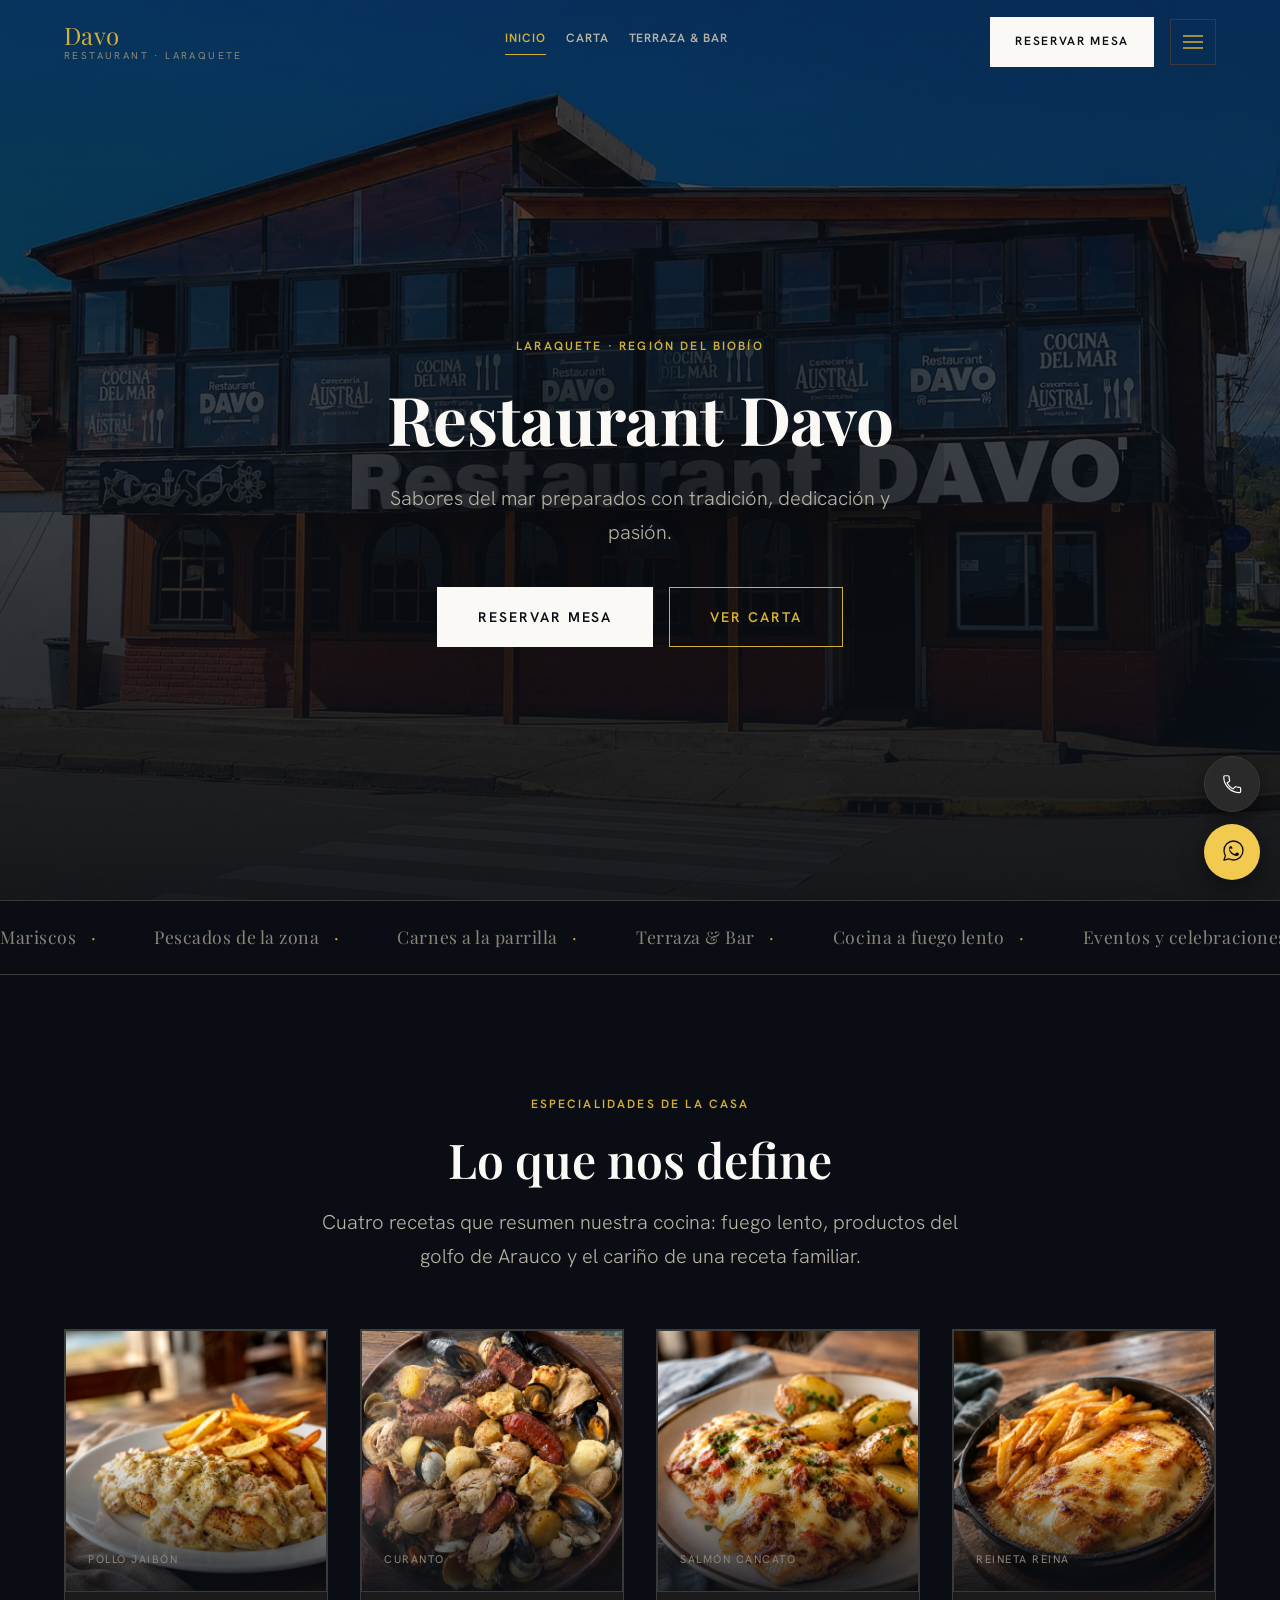
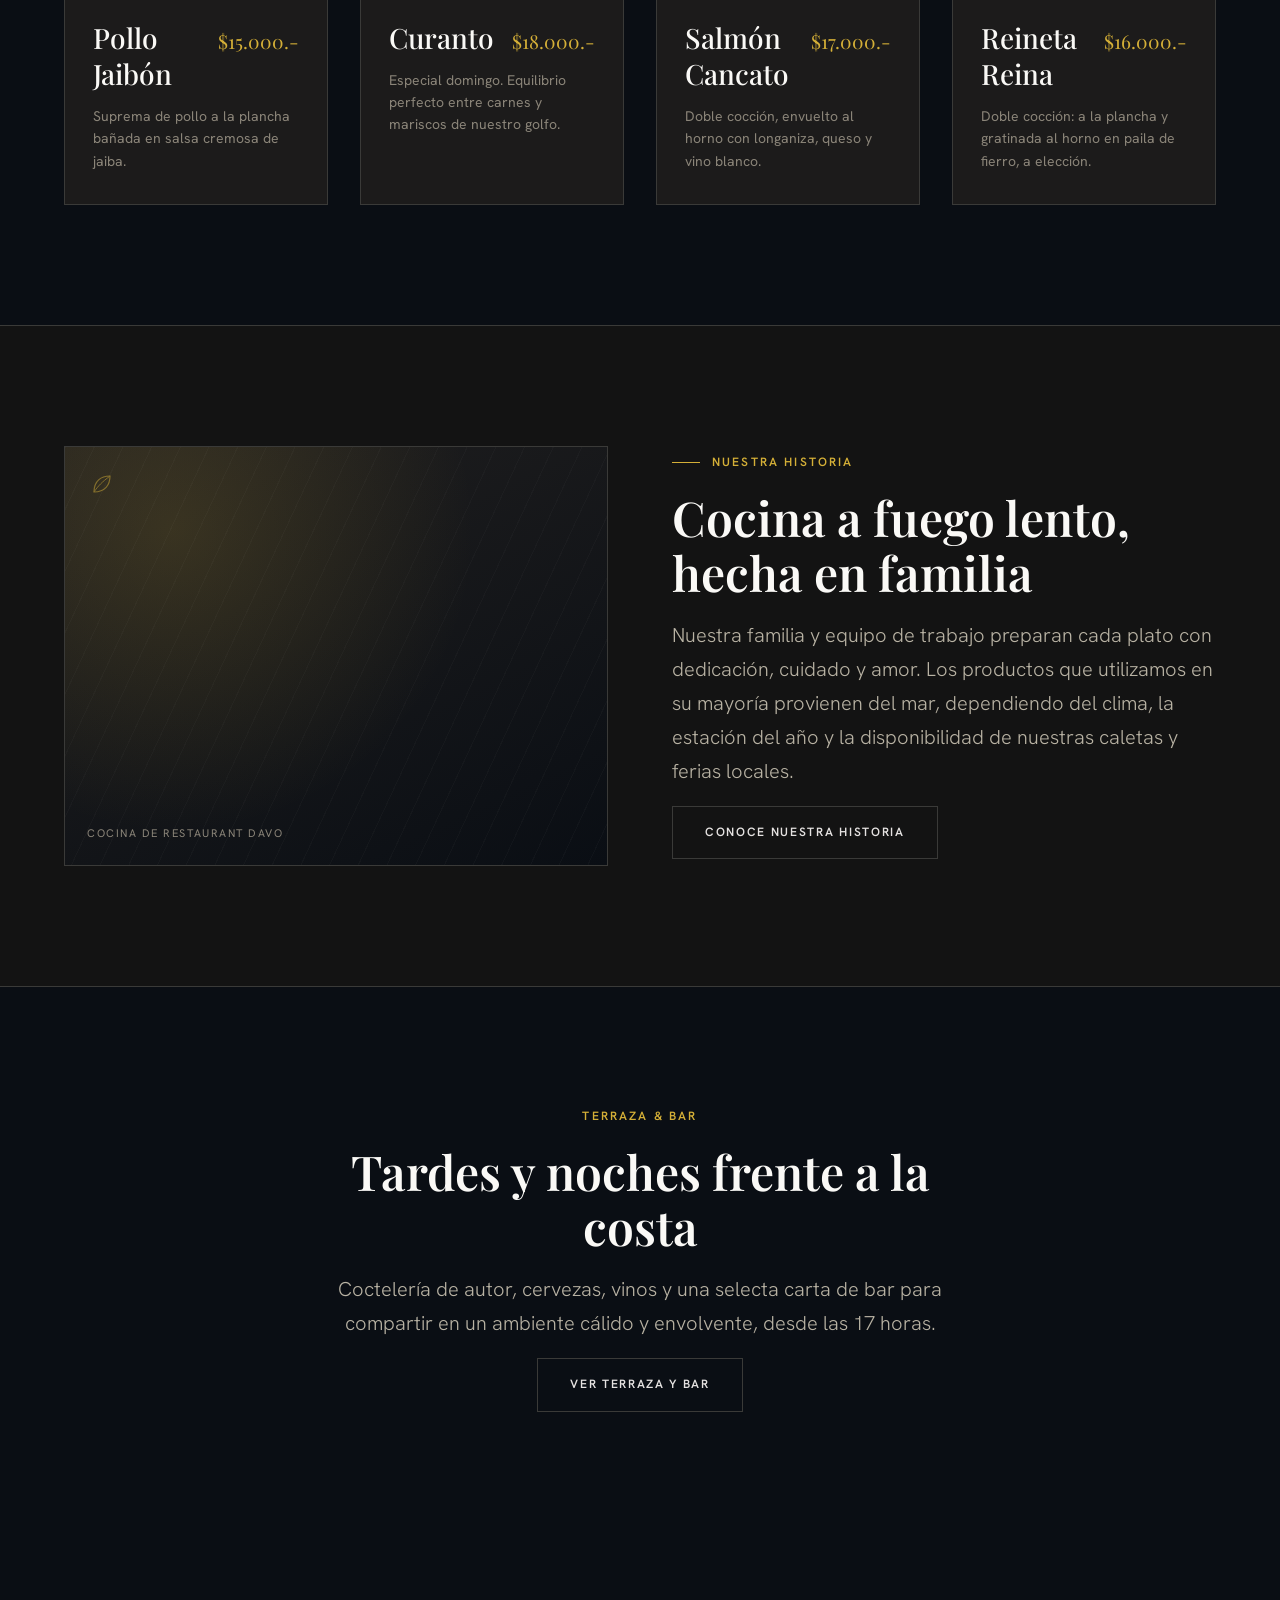
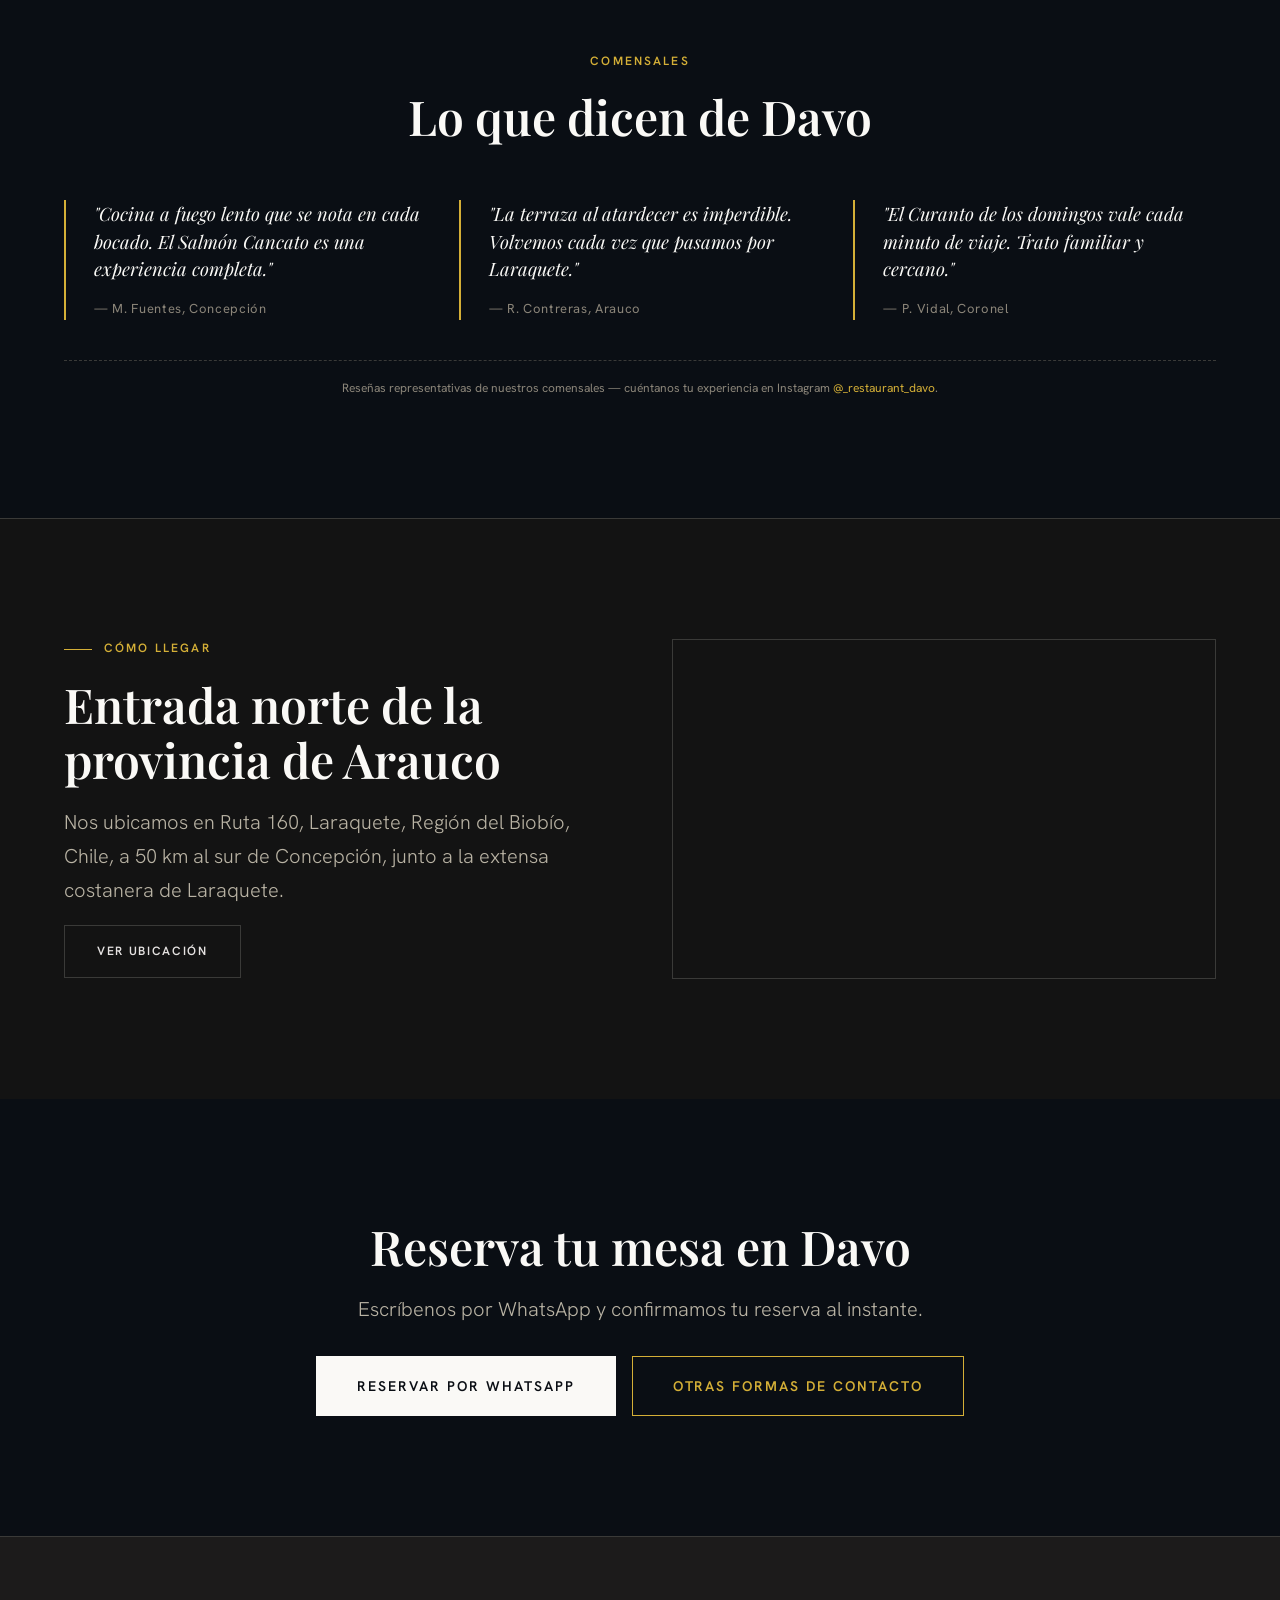
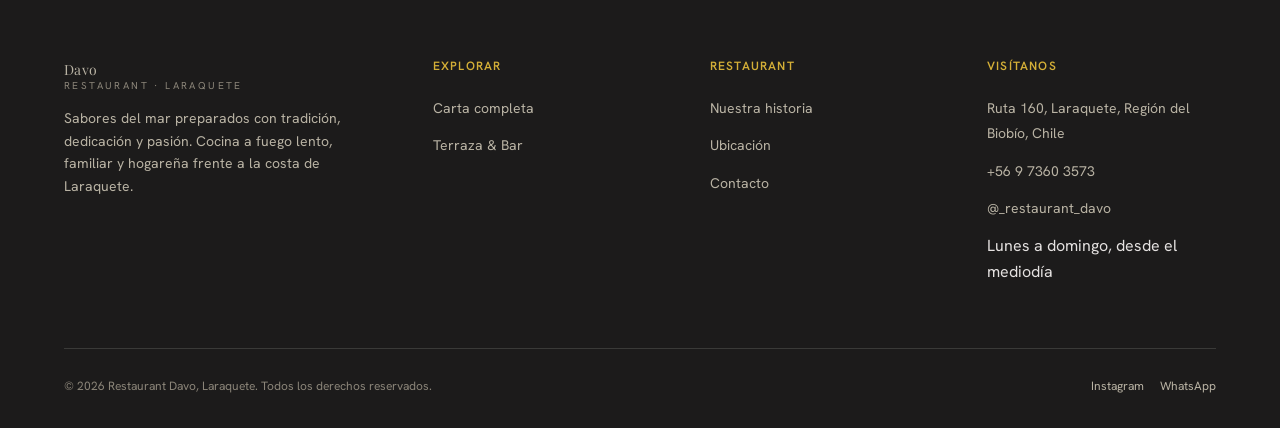
==== commit 647fe773: "Add files via upload" ====
--- a/index.html
+++ b/index.html
@@ -168,17 +168,12 @@
 </section>
 
 <section class="section">
-<div class="container grid grid-2" style="align-items:center;gap:64px;">
-<div class="section-intro left reveal">
-<span class="eyebrow">Terraza &amp; Bar</span>
+<div class="container text-center">
+<div class="section-intro reveal" style="margin:0 auto;">
+<span class="eyebrow center">Terraza &amp; Bar</span>
 <h2>Tardes y noches frente a la costa</h2>
 <p class="lede">Coctelería de autor, cervezas, vinos y una selecta carta de bar para compartir en un ambiente cálido y envolvente, desde las 17 horas.</p>
 <a class="btn btn-ghost" href="terraza/">Ver terraza y bar</a>
-</div>
-<div class="terrace-gallery reveal" style="order:-1;">
-<div class="plate plate--photo"><img src="assets/img/restaurant-davo-fachada-noche.webp" alt="Fachada de Restaurant Davo iluminada de noche" loading="lazy" width="1536" height="1024"><span class="plate__label">Restaurant Davo de noche</span></div>
-<div class="plate plate--photo"><img src="assets/img/terraza-vista-costera.webp" alt="Vista costera al atardecer desde la terraza de Restaurant Davo" loading="lazy" width="1400" height="787"><span class="plate__label">Atardecer en la costanera</span></div>
-<div class="plate plate--photo"><img src="assets/img/terraza-ambiente-nocturno.webp" alt="Ambiente nocturno en la terraza de Restaurant Davo, con luces cálidas y madera" loading="lazy" width="1400" height="933"><span class="plate__label">Noches en la terraza</span></div>
 </div>
 </div>
 </section>
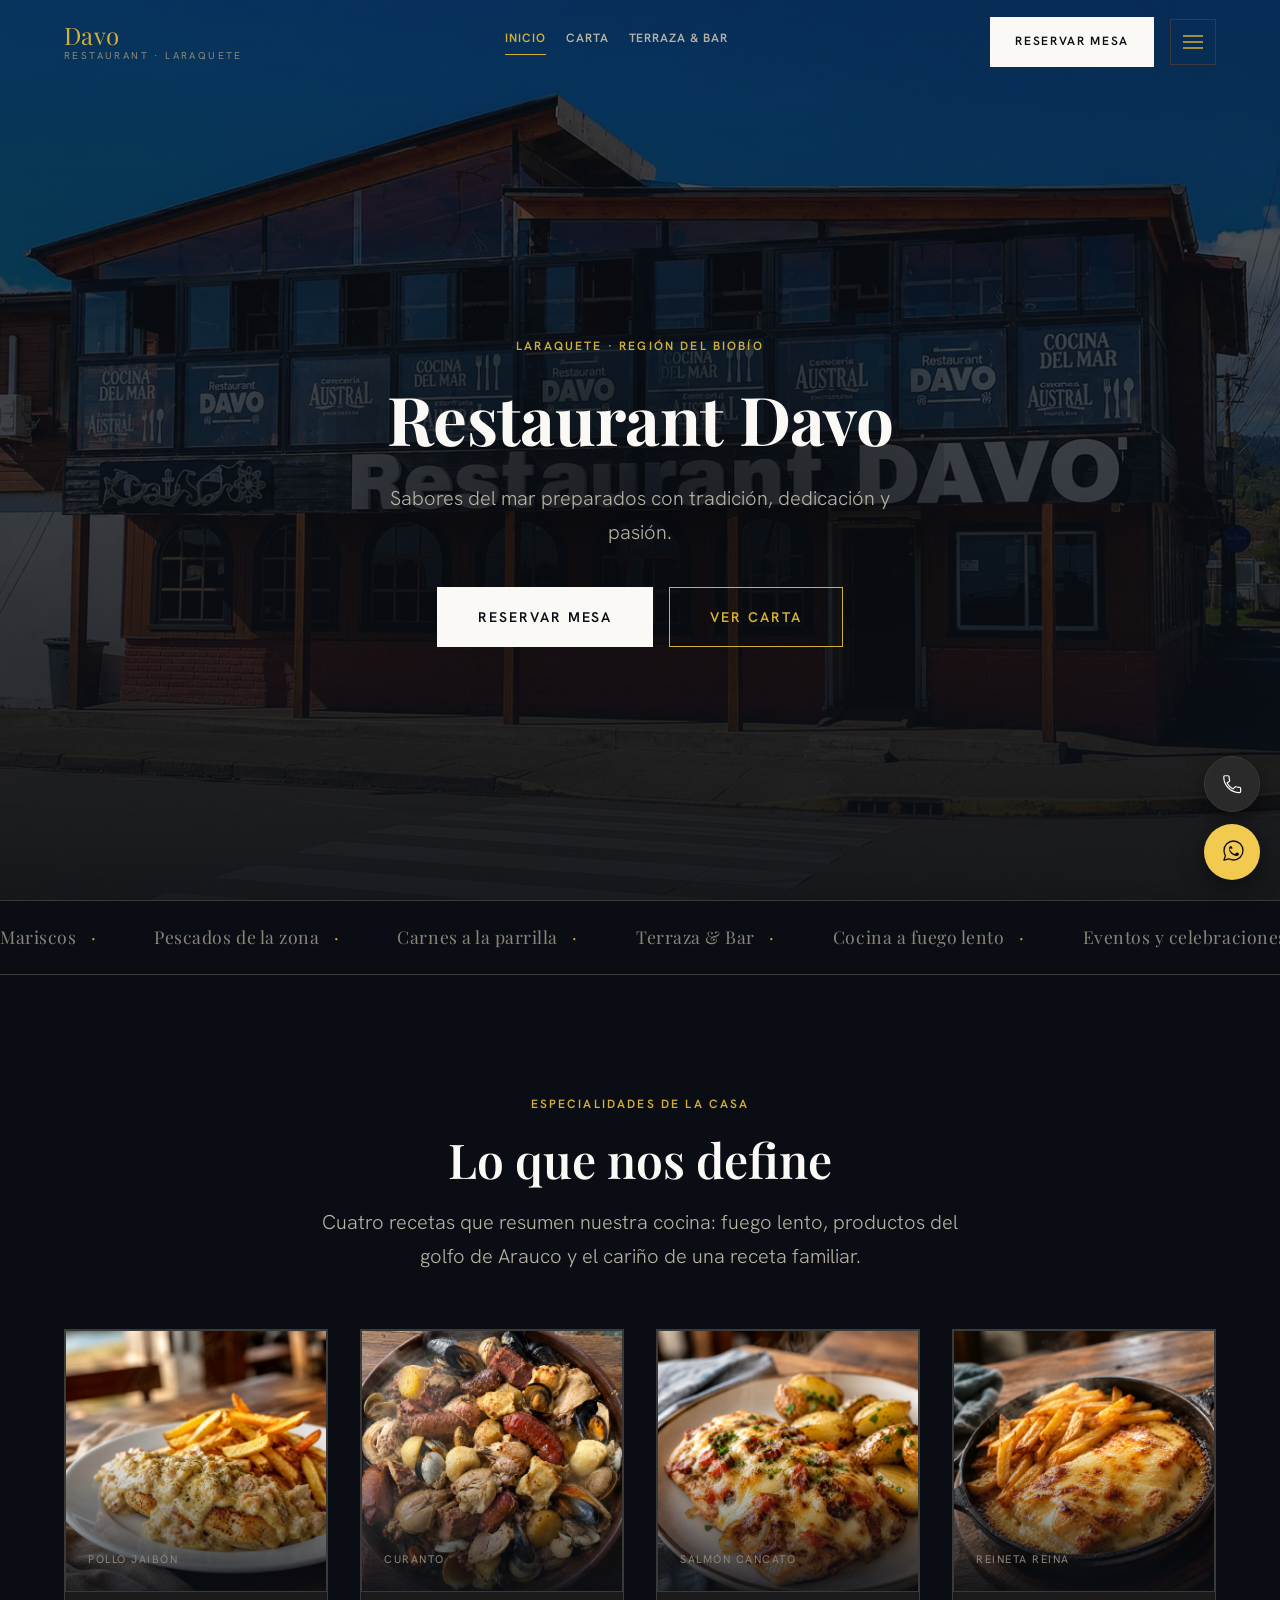
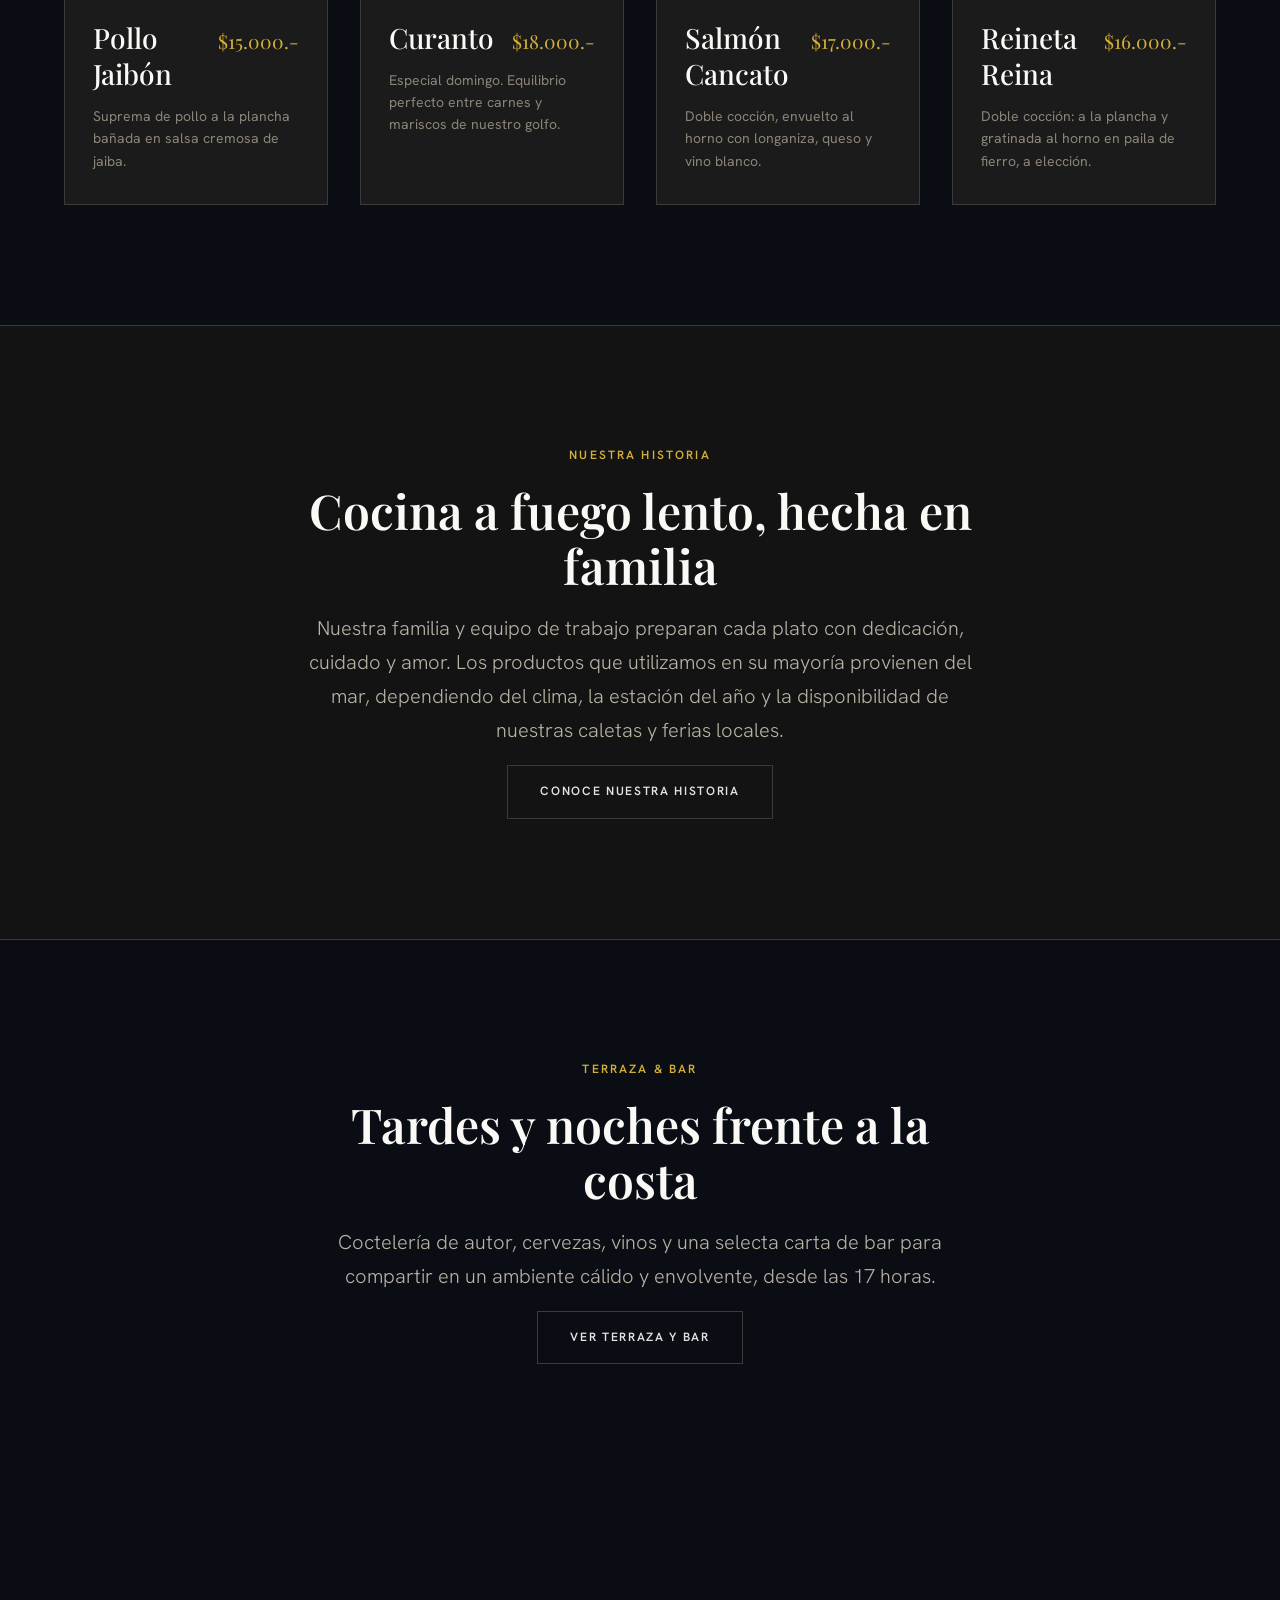
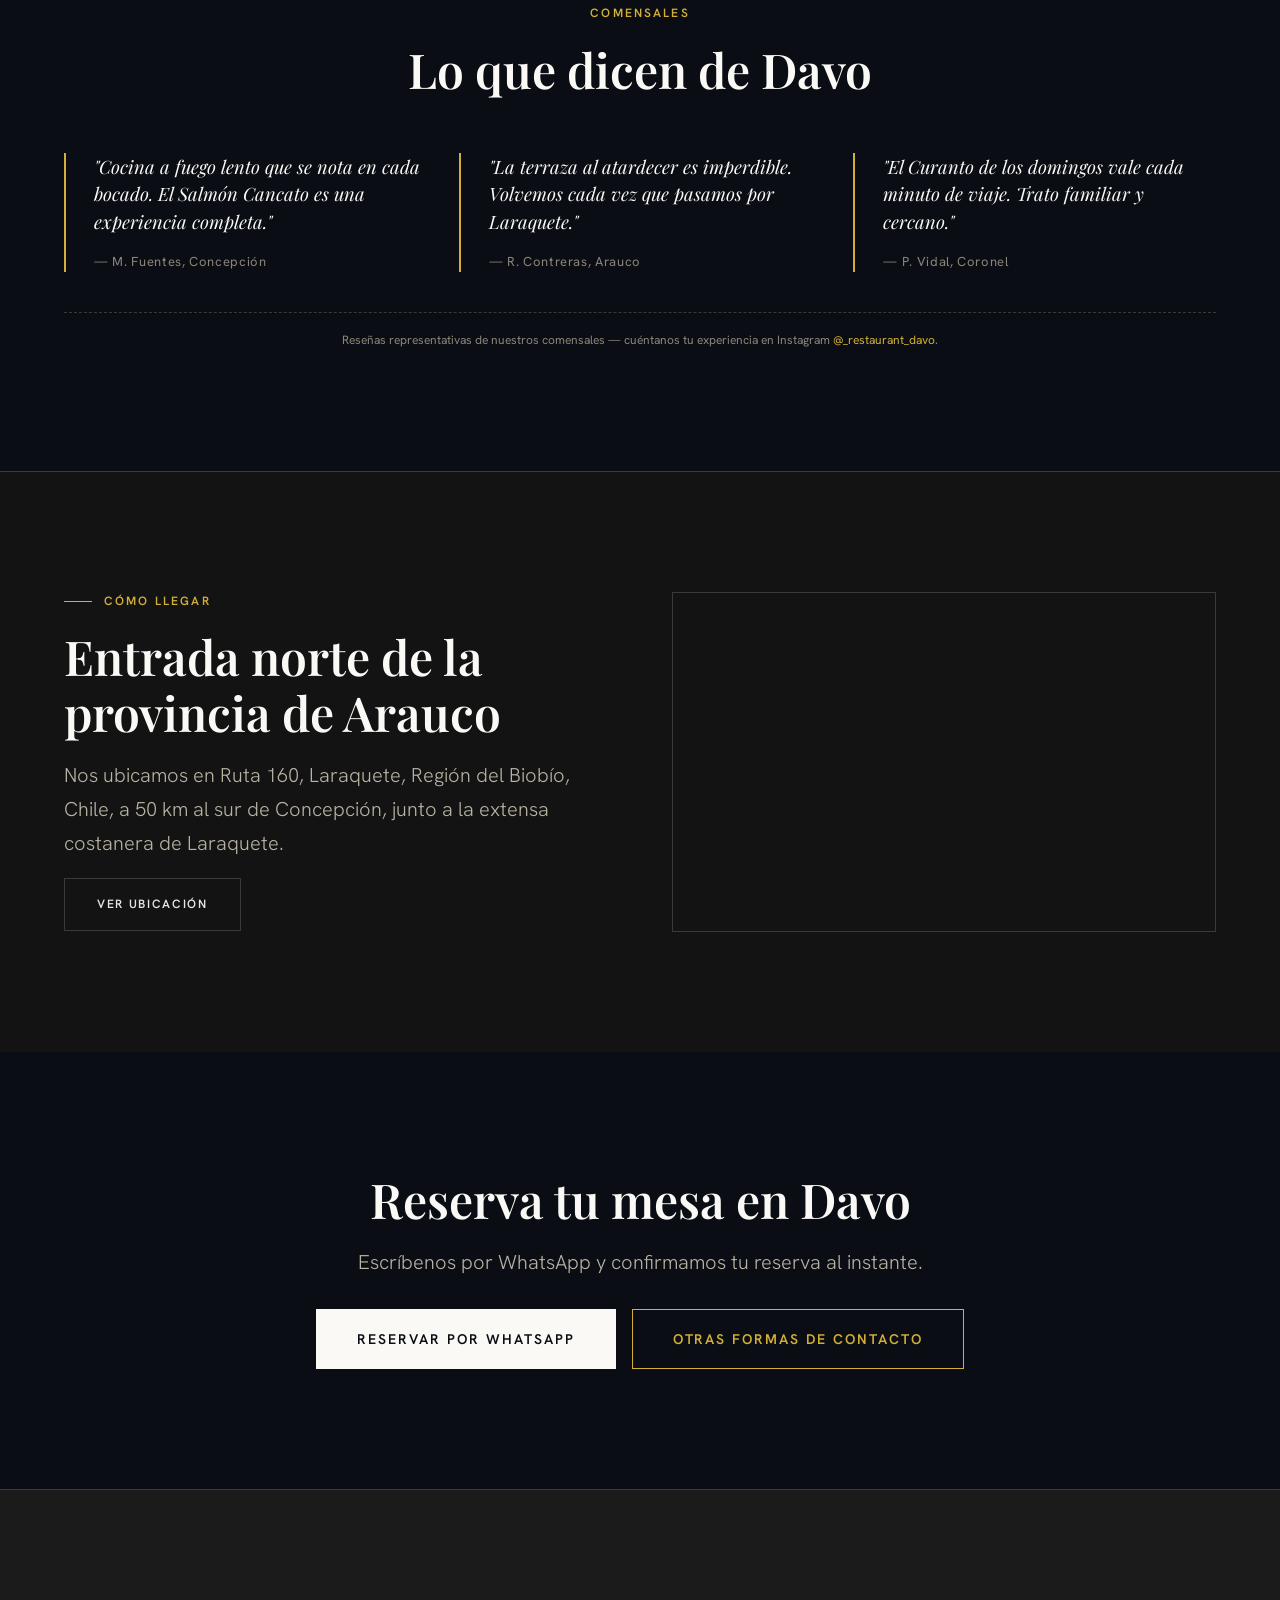
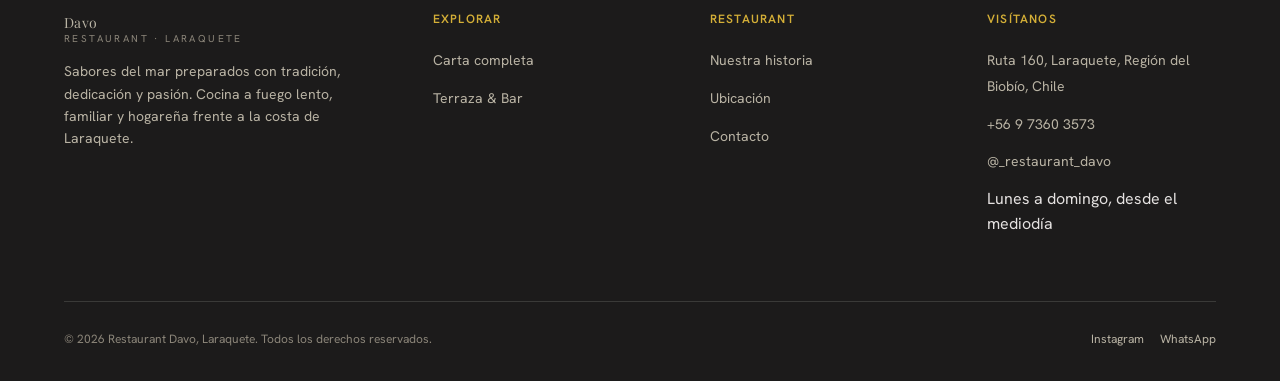
==== commit a51295f2: "Add files via upload" ====
--- a/index.html
+++ b/index.html
@@ -153,13 +153,9 @@
 </section>
 
 <section class="section section-alt section-line-top section-line-bottom">
-<div class="container grid grid-2" style="align-items:center;gap:64px;">
-<div class="plate plate--tall reveal"><span class="plate__motif" style="top:24px;left:24px;"><svg width="26" height="26" viewBox="0 0 26 26" fill="none" xmlns="http://www.w3.org/2000/svg" aria-hidden="true">
-<path d="M5 21C5 10 12 5 21 5C21 14 16 21 5 21Z" stroke="#D4AF37" stroke-width="1.2"/>
-<path d="M5 21C9 15 13 11 21 5" stroke="#D4AF37" stroke-width="1"/>
-</svg></span><span class="plate__label">Cocina de Restaurant Davo</span></div>
-<div class="section-intro left reveal">
-<span class="eyebrow">Nuestra historia</span>
+<div class="container text-center">
+<div class="section-intro reveal" style="margin:0 auto;">
+<span class="eyebrow center">Nuestra historia</span>
 <h2>Cocina a fuego lento, hecha en familia</h2>
 <p class="lede">Nuestra familia y equipo de trabajo preparan cada plato con dedicación, cuidado y amor. Los productos que utilizamos en su mayoría provienen del mar, dependiendo del clima, la estación del año y la disponibilidad de nuestras caletas y ferias locales.</p>
 <a class="btn btn-ghost" href="nosotros/">Conoce nuestra historia</a>
